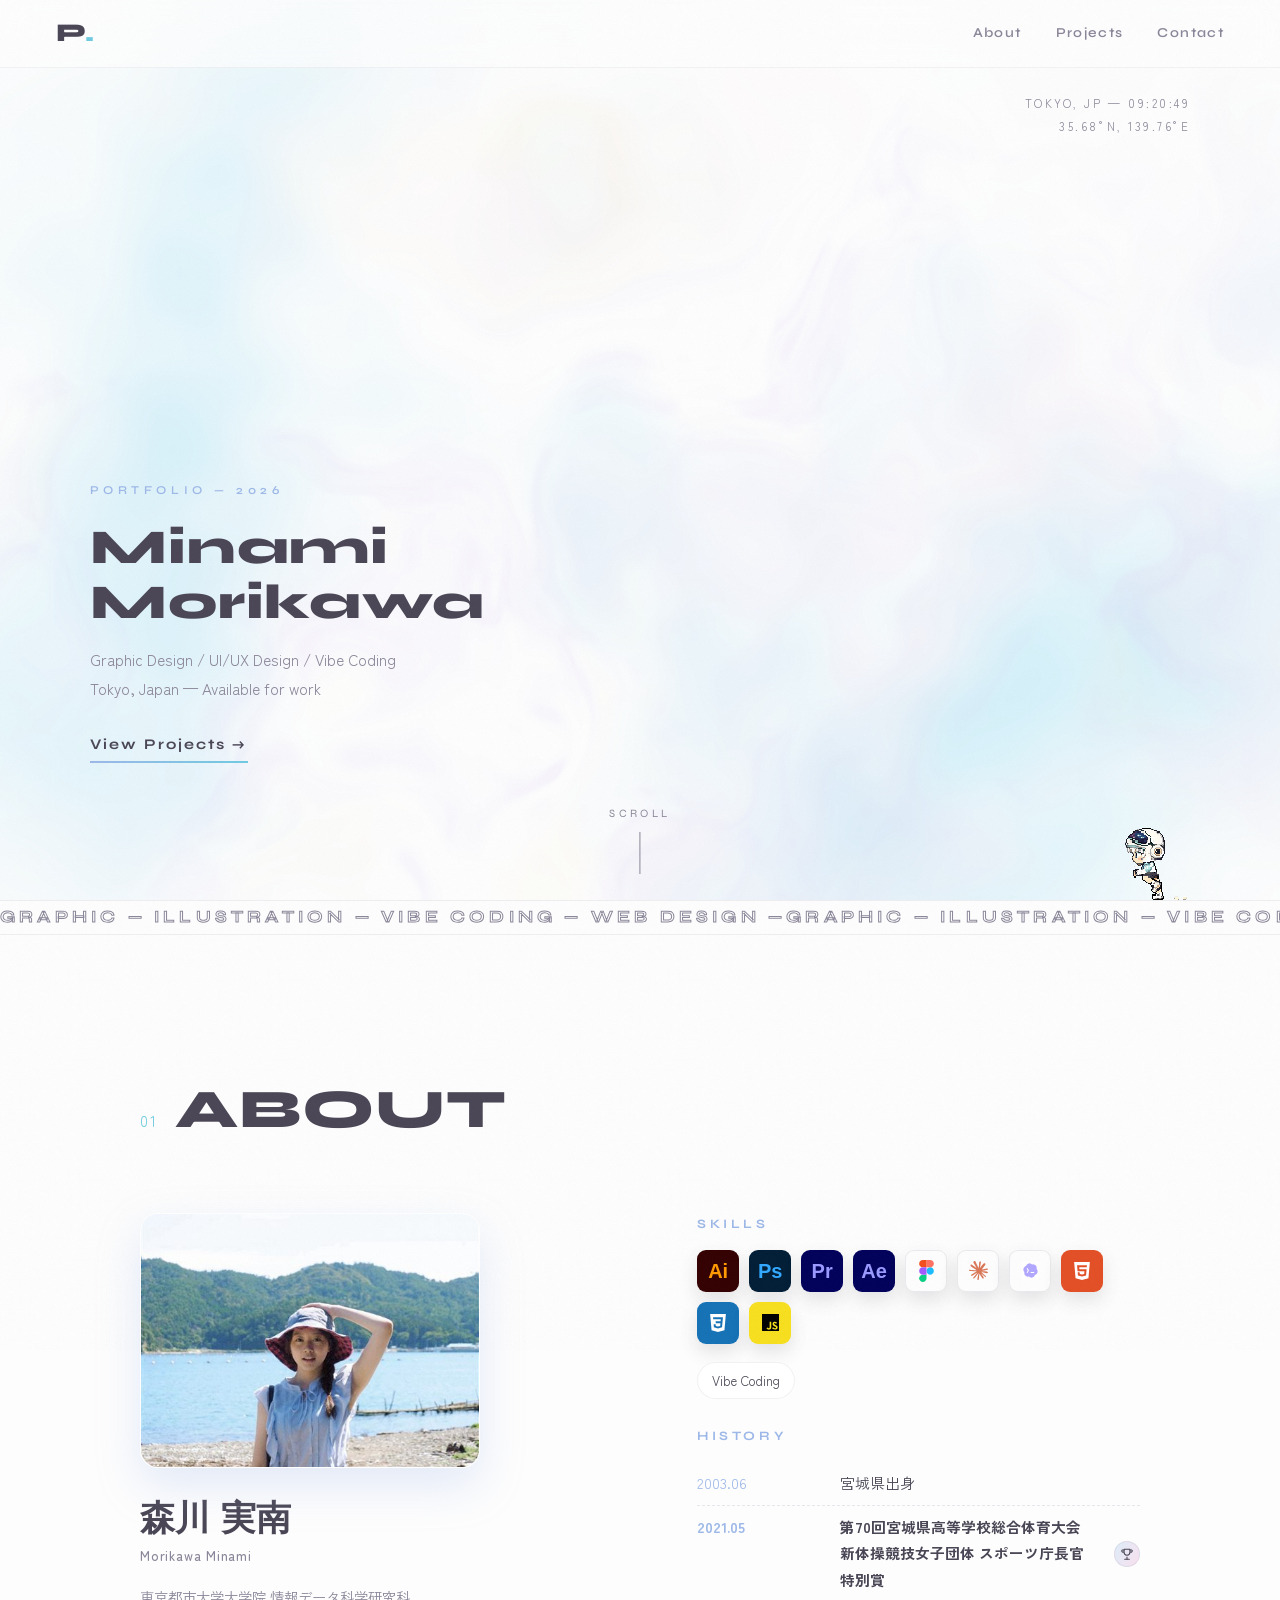
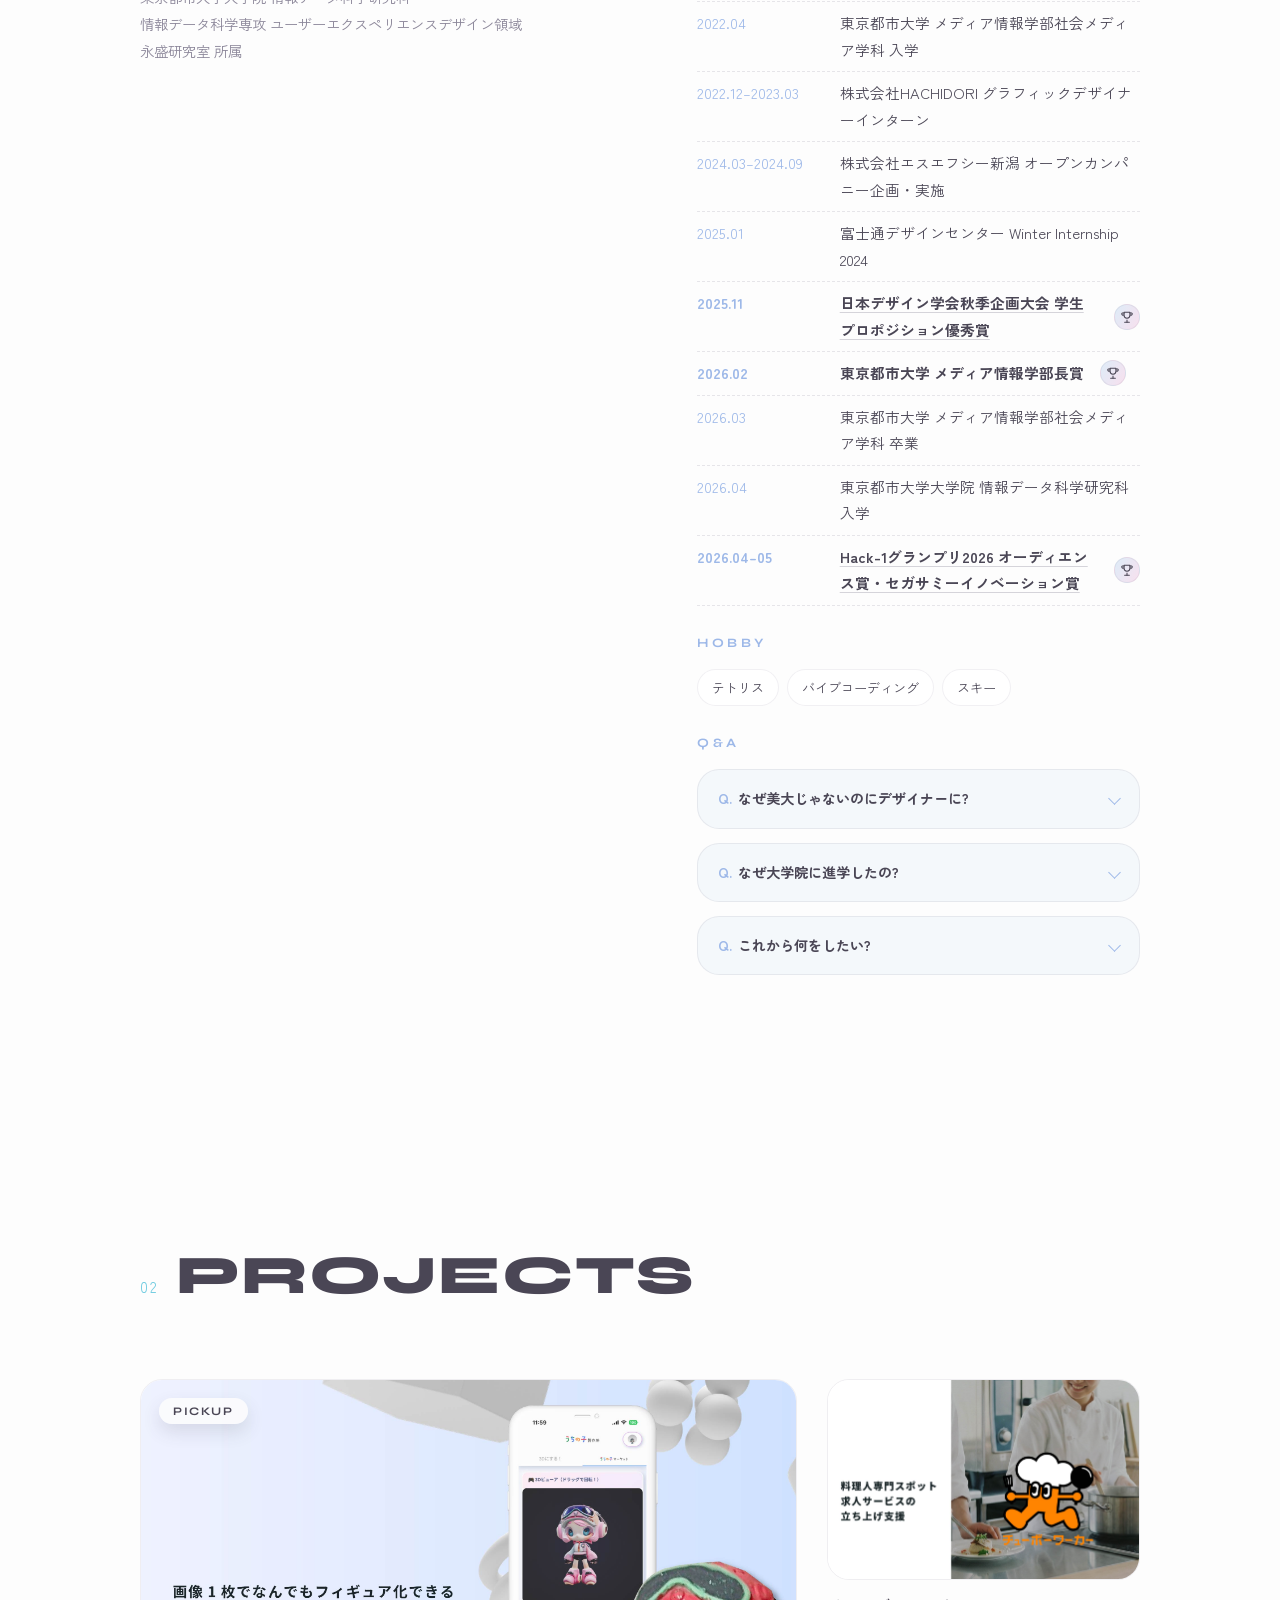
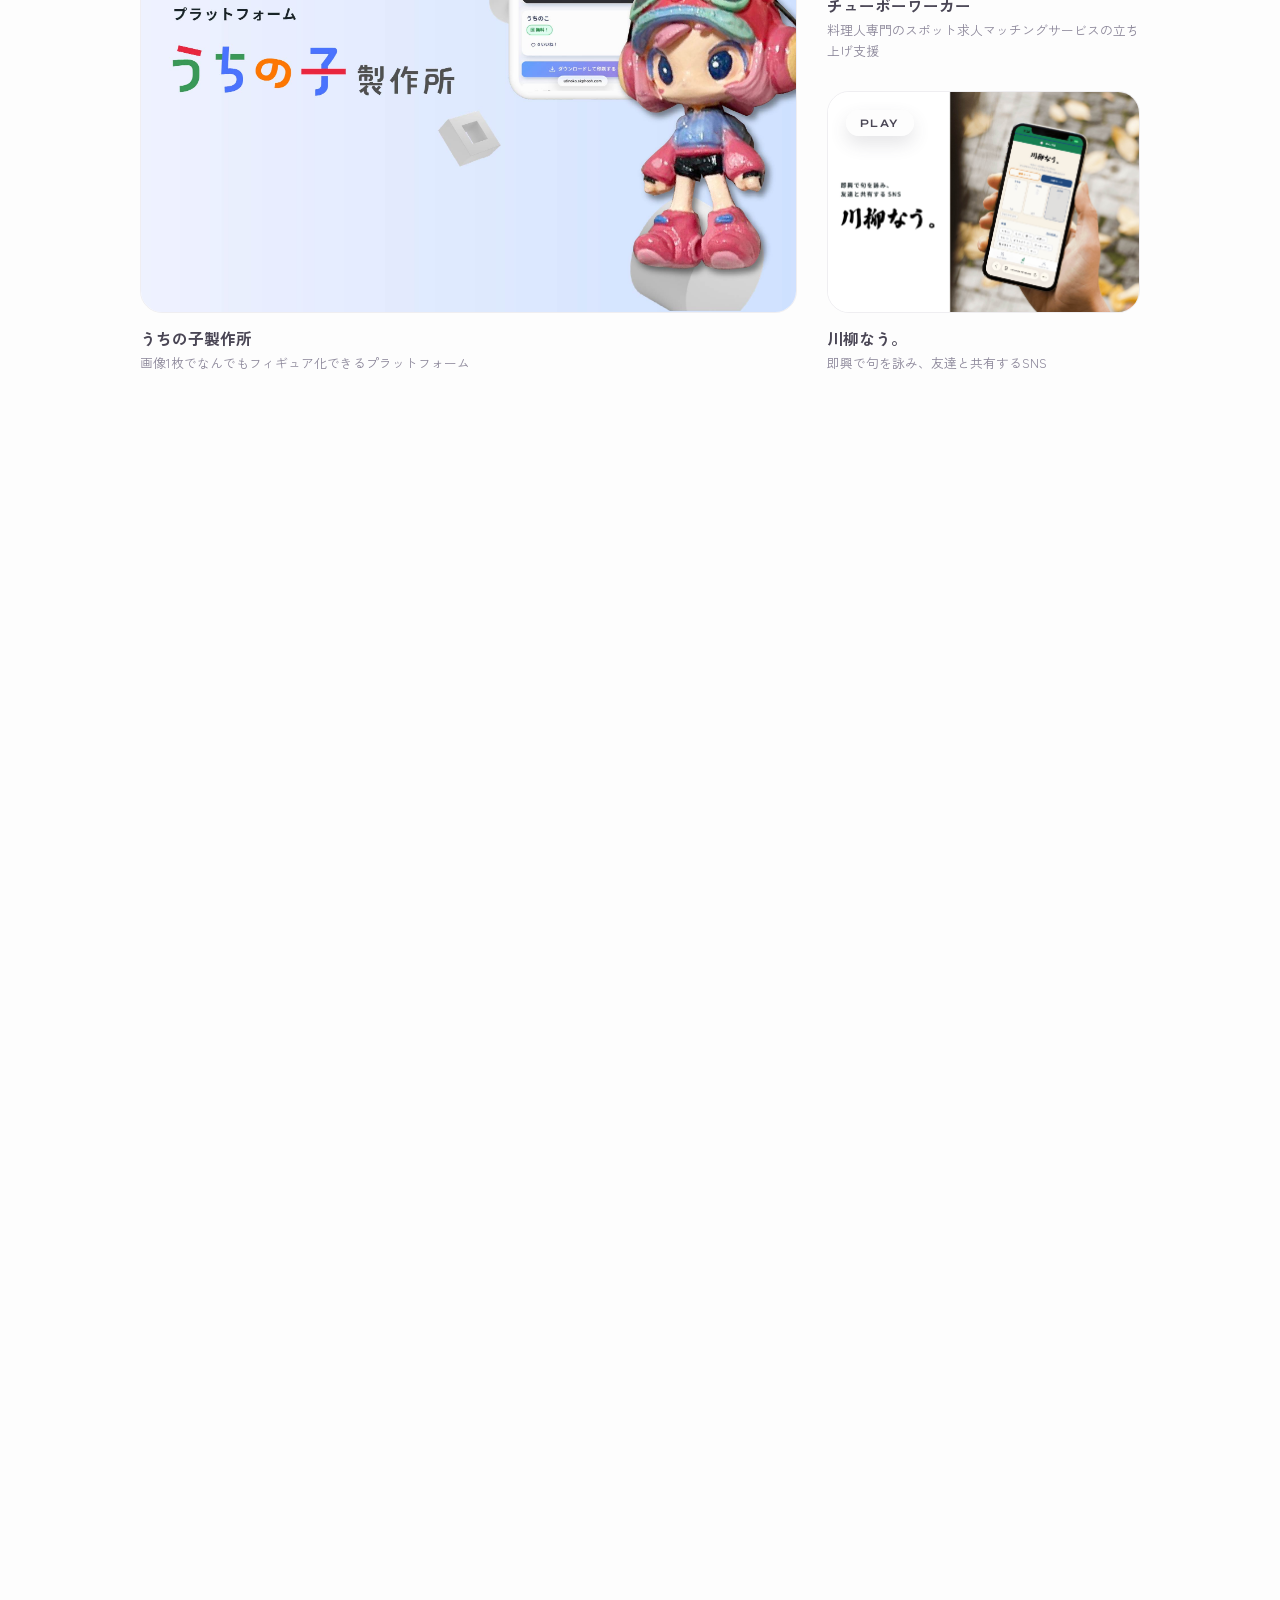
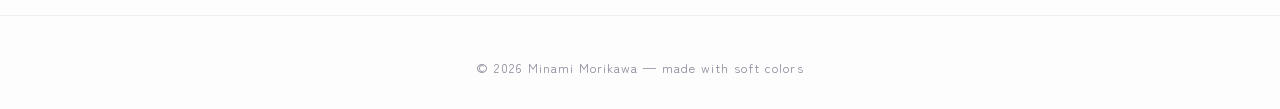
==== index.html @ 587b1215 "Make the Skills "Vibe Coding" tag tappable like the Hobby tag It was plain static text with no butto" ====
<!DOCTYPE html>
<html lang="ja">
<head>
<meta charset="UTF-8" />
<meta name="viewport" content="width=device-width, initial-scale=1.0" />
<title>PORTFOLIO — Minami Morikawa</title>
<meta name="description" content="Minami Morikawaのポートフォリオサイト" />
<link rel="preconnect" href="https://fonts.googleapis.com" />
<link rel="preconnect" href="https://fonts.gstatic.com" crossorigin />
<link href="https://fonts.googleapis.com/css2?family=Syne:wght@400..800&family=Zen+Kaku+Gothic+New:wght@400;500;700&family=Zen+Maru+Gothic:wght@500;700&display=swap" rel="stylesheet" />
<link rel="stylesheet" href="css/style.css" />
</head>
<body>

<!-- scroll progress bar -->
<div class="progress-bar" id="progressBar"></div>

<!-- grain overlay -->
<div class="grain" aria-hidden="true"></div>

<!-- floating pastel blobs (parallax) -->
<div class="blobs" aria-hidden="true">
  <div class="blob blob-a" data-speed="0.15"></div>
  <div class="blob blob-b" data-speed="0.28"></div>
  <div class="blob blob-c" data-speed="0.10"></div>
  <div class="blob blob-d" data-speed="0.22"></div>
</div>

<header class="site-header">
  <a class="logo" href="#top">P<span class="logo-dot">.</span></a>
  <nav class="nav">
    <a href="#about">About</a>
    <a href="#works">Projects</a>
    <a href="#contact">Contact</a>
  </nav>
</header>

<main id="top">

  <!-- ============ HERO ============ -->
  <section class="hero">
    <canvas id="heroGL" class="hero-gl" aria-hidden="true"></canvas>

    <div class="hero-copy">
      <p class="hero-kicker">
        <span class="line" style="--d: 0s"><span class="line-inner">Portfolio — 2026</span></span>
      </p>
      <h1 class="hero-name">
        <span class="line" style="--d: 0.1s"><span class="line-inner">Minami</span></span>
        <span class="line" style="--d: 0.2s"><span class="line-inner">Morikawa</span></span>
      </h1>
      <p class="hero-roles">
        <span class="line" style="--d: 0.32s"><span class="line-inner">Graphic Design / UI/UX Design / Vibe Coding</span></span>
        <span class="line" style="--d: 0.4s"><span class="line-inner">Tokyo, Japan — Available for work</span></span>
      </p>
      <a class="hero-cta" href="#works">
        <span class="line" style="--d: 0.5s"><span class="line-inner">View Projects →</span></span>
      </a>
    </div>

    <div class="hero-meta">
      <span>TOKYO, JP — <span id="heroClock">--:--:--</span></span>
      <span>35.68°N, 139.76°E</span>
    </div>

    <div class="scroll-hint" aria-hidden="true">
      <span>scroll</span>
      <i></i>
    </div>
  </section>

  <!-- marquee strip -->
  <div class="marquee-wrap">
    <img class="marquee-runner" src="assets/shiro1.gif" alt="" aria-hidden="true" />
    <div class="marquee" aria-hidden="true">
      <div class="marquee-track">
        <span>GRAPHIC — ILLUSTRATION — VIBE CODING — WEB DESIGN — </span>
        <span>GRAPHIC — ILLUSTRATION — VIBE CODING — WEB DESIGN — </span>
      </div>
    </div>
  </div>

  <!-- ============ ABOUT ============ -->
  <section class="section" id="about">
    <div class="section-head reveal">
      <span class="section-num">01</span>
      <h2 class="section-title" data-split>ABOUT</h2>
    </div>

    <div class="about-grid">
      <div class="about-text reveal">
        <div class="about-photo" id="aboutPhoto">
          <img class="about-photo-img is-active" src="assets/profile.jpg" alt="森川実南のポートレート写真" loading="lazy" />
          <img class="about-photo-img" src="assets/profile2.jpg" alt="森川実南のポートレート写真(袴姿)" loading="lazy" />
          <img class="about-photo-img" src="assets/profile3.jpg" alt="森川実南のポートレート写真(学会でポスター発表をしている様子)" loading="lazy" />
        </div>
        <h3 class="about-name">
          森川 実南
          <span class="about-name-en">Morikawa Minami</span>
        </h3>
        <p class="about-affiliation">
          東京都市大学大学院 情報データ科学研究科<br />
          情報データ科学専攻 ユーザーエクスペリエンスデザイン領域<br />
          永盛研究室 所属
        </p>
        <video class="about-policy-img" id="policyVideo" src="assets/policy-handwritten.mp4" autoplay muted loop playsinline aria-label="動き出したくなる体験を。デザインする。(手描きアニメーション)"></video>
      </div>

      <div class="about-skills reveal delay-2">
        <h3 class="mini-title">Skills</h3>
        <div class="tool-icons">
          <span class="tool-icon tool-ai" title="Illustrator">Ai</span>
          <span class="tool-icon tool-ps" title="Photoshop">Ps</span>
          <span class="tool-icon tool-pr" title="Premiere Pro">Pr</span>
          <span class="tool-icon tool-ae" title="After Effects">Ae</span>
          <span class="tool-icon tool-figma" title="Figma">
            <svg viewBox="0 0 38 57" width="15" height="22" aria-hidden="true">
              <path fill="#1abcfe" d="M19 28.5C19 23.253 23.253 19 28.5 19C33.747 19 38 23.253 38 28.5C38 33.747 33.747 38 28.5 38C23.253 38 19 33.747 19 28.5Z"/>
              <path fill="#0acf83" d="M0 47.5C0 42.253 4.253 38 9.5 38H19V47.5C19 52.747 14.747 57 9.5 57C4.253 57 0 52.747 0 47.5Z"/>
              <path fill="#ff7262" d="M19 0V19H28.5C33.747 19 38 14.747 38 9.5C38 4.253 33.747 0 28.5 0H19Z"/>
              <path fill="#f24e1e" d="M0 9.5C0 14.747 4.253 19 9.5 19H19V0H9.5C4.253 0 0 4.253 0 9.5Z"/>
              <path fill="#a259ff" d="M0 28.5C0 33.747 4.253 38 9.5 38H19V19H9.5C4.253 19 0 23.253 0 28.5Z"/>
            </svg>
          </span>
          <span class="tool-icon tool-claude" title="Claude">
            <svg viewBox="0 0 24 24" width="19" height="19" aria-hidden="true"><path fill="#d97757" d="m4.7144 15.9555 4.7174-2.6471.079-.2307-.079-.1275h-.2307l-.7893-.0486-2.6956-.0729-2.3375-.0971-2.2646-.1214-.5707-.1215-.5343-.7042.0546-.3522.4797-.3218.686.0608 1.5179.1032 2.2767.1578 1.6514.0972 2.4468.255h.3886l.0546-.1579-.1336-.0971-.1032-.0972L6.973 9.8356l-2.55-1.6879-1.3356-.9714-.7225-.4918-.3643-.4614-.1578-1.0078.6557-.7225.8803.0607.2246.0607.8925.686 1.9064 1.4754 2.4893 1.8336.3643.3035.1457-.1032.0182-.0728-.164-.2733-1.3539-2.4467-1.445-2.4893-.6435-1.032-.17-.6194c-.0607-.255-.1032-.4674-.1032-.7285L6.287.1335 6.6997 0l.9957.1336.419.3642.6192 1.4147 1.0018 2.2282 1.5543 3.0296.4553.8985.2429.8318.091.255h.1579v-.1457l.1275-1.706.2368-2.0947.2307-2.6957.0789-.7589.3764-.9107.7468-.4918.5828.2793.4797.686-.0668.4433-.2853 1.8517-.5586 2.9021-.3643 1.9429h.2125l.2429-.2429.9835-1.3053 1.6514-2.0643.7286-.8196.85-.9046.5464-.4311h1.0321l.759 1.1293-.34 1.1657-1.0625 1.3478-.8804 1.1414-1.2628 1.7-.7893 1.36.0729.1093.1882-.0183 2.8535-.607 1.5421-.2794 1.8396-.3157.8318.3886.091.3946-.3278.8075-1.967.4857-2.3072.4614-3.4364.8136-.0425.0304.0486.0607 1.5482.1457.6618.0364h1.621l3.0175.2247.7892.522.4736.6376-.079.4857-1.2142.6193-1.6393-.3886-3.825-.9107-1.3113-.3279h-.1822v.1093l1.0929 1.0686 2.0035 1.8092 2.5075 2.3314.1275.5768-.3218.4554-.34-.0486-2.2039-1.6575-.85-.7468-1.9246-1.621h-.1275v.17l.4432.6496 2.3436 3.5214.1214 1.0807-.17.3521-.6071.2125-.6679-.1214-1.3721-1.9246L14.38 17.959l-1.1414-1.9428-.1397.079-.674 7.2552-.3156.3703-.7286.2793-.6071-.4614-.3218-.7468.3218-1.4753.3886-1.9246.3157-1.53.2853-1.9004.17-.6314-.0121-.0425-.1397.0182-1.4328 1.9672-2.1796 2.9446-1.7243 1.8456-.4128.164-.7164-.3704.0667-.6618.4008-.5889 2.386-3.0357 1.4389-1.882.929-1.0868-.0062-.1579h-.0546l-6.3385 4.1164-1.1293.1457-.4857-.4554.0608-.7467.2307-.2429 1.9064-1.3114Z"/></svg>
          </span>
          <span class="tool-icon tool-codex" title="Codex">
            <svg width="19" height="19" viewBox="0 0 24 24" aria-hidden="true"><path d="M19.503 0H4.496A4.496 4.496 0 000 4.496v15.007A4.496 4.496 0 004.496 24h15.007A4.496 4.496 0 0024 19.503V4.496A4.496 4.496 0 0019.503 0z" fill="#fff"/><path d="M9.064 3.344a4.578 4.578 0 012.285-.312c1 .115 1.891.54 2.673 1.275.01.01.024.017.037.021a.09.09 0 00.043 0 4.55 4.55 0 013.046.275l.047.022.116.057a4.581 4.581 0 012.188 2.399c.209.51.313 1.041.315 1.595a4.24 4.24 0 01-.134 1.223.123.123 0 00.03.115c.594.607.988 1.33 1.183 2.17.289 1.425-.007 2.71-.887 3.854l-.136.166a4.548 4.548 0 01-2.201 1.388.123.123 0 00-.081.076c-.191.551-.383 1.023-.74 1.494-.9 1.187-2.222 1.846-3.711 1.838-1.187-.006-2.239-.44-3.157-1.302a.107.107 0 00-.105-.024c-.388.125-.78.143-1.204.138a4.441 4.441 0 01-1.945-.466 4.544 4.544 0 01-1.61-1.335c-.152-.202-.303-.392-.414-.617a5.81 5.81 0 01-.37-.961 4.582 4.582 0 01-.014-2.298.124.124 0 00.006-.056.085.085 0 00-.027-.048 4.467 4.467 0 01-1.034-1.651 3.896 3.896 0 01-.251-1.192 5.189 5.189 0 01.141-1.6c.337-1.112.982-1.985 1.933-2.618.212-.141.413-.251.601-.33.215-.089.43-.164.646-.227a.098.098 0 00.065-.066 4.51 4.51 0 01.829-1.615 4.535 4.535 0 011.837-1.388zm3.482 10.565a.637.637 0 000 1.272h3.636a.637.637 0 100-1.272h-3.636zM8.462 9.23a.637.637 0 00-1.106.631l1.272 2.224-1.266 2.136a.636.636 0 101.095.649l1.454-2.455a.636.636 0 00.005-.64L8.462 9.23z" fill="url(#codexGrad)"/><defs><linearGradient id="codexGrad" x1="12" x2="12" y1="3" y2="21"><stop stop-color="#B1A7FF"/><stop offset=".5" stop-color="#7A9DFF"/><stop offset="1" stop-color="#3941FF"/></linearGradient></defs></svg>
          </span>
          <span class="tool-icon tool-html" title="HTML5">
            <svg viewBox="0 0 24 24" width="18" height="18" fill="#fff" aria-hidden="true"><path d="M1.5 0h21l-1.91 21.563L11.977 24l-8.564-2.438L1.5 0zm7.031 9.75l-.232-2.718 10.059.003.23-2.622L5.412 4.41l.698 8.01h9.126l-.326 3.426-2.91.804-2.955-.81-.188-2.11H6.248l.33 4.171L12 19.351l5.379-1.443.744-8.157H8.531z"/></svg>
          </span>
          <span class="tool-icon tool-css" title="CSS3">
            <svg viewBox="0 0 24 24" width="18" height="18" fill="#fff" aria-hidden="true"><path d="M1.5 0h21l-1.91 21.563L11.977 24l-8.565-2.438L1.5 0zm17.09 4.413L5.41 4.41l.213 2.622 10.125.002-.255 2.716h-6.64l.24 2.573h6.182l-.366 3.523-2.91.804-2.956-.81-.188-2.11h-2.61l.29 3.855L12 19.288l5.373-1.53L18.59 4.414z"/></svg>
          </span>
          <span class="tool-icon tool-js" title="JavaScript">
            <svg viewBox="0 0 24 24" width="17" height="17" fill="#000" aria-hidden="true"><path d="M0 0h24v24H0V0zm22.034 18.276c-.175-1.095-.888-2.015-3.003-2.873-.736-.345-1.554-.585-1.797-1.14-.091-.33-.105-.51-.046-.705.15-.646.915-.84 1.515-.66.39.12.75.42.976.9 1.034-.676 1.034-.676 1.755-1.125-.27-.42-.404-.601-.586-.78-.63-.705-1.469-1.065-2.834-1.034l-.705.089c-.676.165-1.32.525-1.71 1.005-1.14 1.291-.811 3.541.569 4.471 1.365 1.02 3.361 1.244 3.616 2.205.24 1.17-.87 1.545-1.966 1.41-.811-.18-1.26-.586-1.755-1.336l-1.83 1.051c.21.48.45.689.81 1.109 1.74 1.756 6.09 1.666 6.871-1.004.029-.09.24-.705.074-1.65l.046.067zm-8.983-7.245h-2.248c0 1.938-.009 3.864-.009 5.805 0 1.232.063 2.363-.138 2.711-.33.689-1.18.601-1.566.48-.396-.196-.597-.466-.83-.855-.063-.105-.11-.196-.127-.196l-1.825 1.125c.305.63.75 1.172 1.324 1.517.855.51 2.004.675 3.207.405.783-.226 1.458-.691 1.811-1.411.51-.93.402-2.07.397-3.346.012-2.054 0-4.109 0-6.179l.004-.056z"/></svg>
          </span>
        </div>
        <ul class="skill-tags hobby-tags">
          <li><button type="button" class="hobby-tag-btn" data-note="設計から実装まで、AIと一緒に手を動かしながらつくるスタイルです。" data-note-tools="claude,codex">Vibe Coding</button></li>
        </ul>

        <h3 class="mini-title">History</h3>
        <ul class="history">
          <li><span>2003.06</span>宮城県出身</li>
          <li class="history-award"><span>2021.05</span>第70回宮城県高等学校総合体育大会 新体操競技女子団体 スポーツ庁長官特別賞<em class="award-badge" title="受賞" aria-label="受賞"><svg viewBox="0 0 24 24" width="14" height="14" fill="none" stroke="currentColor" stroke-width="1.8" stroke-linecap="round" stroke-linejoin="round" aria-hidden="true"><path d="M8 21h8"/><path d="M12 17v4"/><path d="M7 4h10v5a5 5 0 0 1-10 0V4Z"/><path d="M7 5H4a2 2 0 0 0 2 3.5"/><path d="M17 5h3a2 2 0 0 1-2 3.5"/></svg></em></li>
          <li><span>2022.04</span>東京都市大学 メディア情報学部社会メディア学科 入学</li>
          <li><span>2022.12–2023.03</span>株式会社HACHIDORI グラフィックデザイナーインターン</li>
          <li><span>2024.03–2024.09</span>株式会社エスエフシー新潟 オープンカンパニー企画・実施</li>
          <li><span>2025.01</span>富士通デザインセンター Winter Internship 2024</li>
          <li class="history-award"><span>2025.11</span><a class="history-link" href="https://informatics.tcu.ac.jp/news/award/?&amp;p=982" target="_blank" rel="noopener">日本デザイン学会秋季企画大会 学生プロポジション優秀賞</a><em class="award-badge" title="受賞" aria-label="受賞"><svg viewBox="0 0 24 24" width="14" height="14" fill="none" stroke="currentColor" stroke-width="1.8" stroke-linecap="round" stroke-linejoin="round" aria-hidden="true"><path d="M8 21h8"/><path d="M12 17v4"/><path d="M7 4h10v5a5 5 0 0 1-10 0V4Z"/><path d="M7 5H4a2 2 0 0 0 2 3.5"/><path d="M17 5h3a2 2 0 0 1-2 3.5"/></svg></em></li>
          <li class="history-award"><span>2026.02</span>東京都市大学 メディア情報学部長賞<em class="award-badge" title="受賞" aria-label="受賞"><svg viewBox="0 0 24 24" width="14" height="14" fill="none" stroke="currentColor" stroke-width="1.8" stroke-linecap="round" stroke-linejoin="round" aria-hidden="true"><path d="M8 21h8"/><path d="M12 17v4"/><path d="M7 4h10v5a5 5 0 0 1-10 0V4Z"/><path d="M7 5H4a2 2 0 0 0 2 3.5"/><path d="M17 5h3a2 2 0 0 1-2 3.5"/></svg></em></li>
          <li><span>2026.03</span>東京都市大学 メディア情報学部社会メディア学科 卒業</li>
          <li><span>2026.04</span>東京都市大学大学院 情報データ科学研究科 入学</li>
          <li class="history-award"><span>2026.04–05</span><a class="history-link" href="https://www.tcu.ac.jp/news/all/20260527-71348/" target="_blank" rel="noopener">Hack-1グランプリ2026 オーディエンス賞・セガサミーイノベーション賞</a><em class="award-badge" title="受賞" aria-label="受賞"><svg viewBox="0 0 24 24" width="14" height="14" fill="none" stroke="currentColor" stroke-width="1.8" stroke-linecap="round" stroke-linejoin="round" aria-hidden="true"><path d="M8 21h8"/><path d="M12 17v4"/><path d="M7 4h10v5a5 5 0 0 1-10 0V4Z"/><path d="M7 5H4a2 2 0 0 0 2 3.5"/><path d="M17 5h3a2 2 0 0 1-2 3.5"/></svg></em></li>
        </ul>

        <h3 class="mini-title">Hobby</h3>
        <ul class="skill-tags hobby-tags">
          <li><button type="button" class="hobby-tag-btn" data-note="止められるまで無限にできます！">テトリス</button></li>
          <li><button type="button" class="hobby-tag-btn" data-note="アイデアをすぐに形にできるところが好きです。毎日やっています。" data-note-tools="claude,codex">バイブコーディング</button></li>
          <li><button type="button" class="hobby-tag-btn" data-note="3歳からやっています。基本的にどんな坂でも大丈夫です。">スキー</button></li>
        </ul>

        <h3 class="mini-title">Q&amp;A</h3>
        <div class="about-faq">
          <details class="about-faq-item">
            <summary class="about-faq-q">なぜ美大じゃないのにデザイナーに?</summary>
            <p class="about-faq-a">アートとデザインは別物だと考えています。アートは自己表現である一方、デザインには再現性があり、人のために意図的に機能させることができます。そのためにはリサーチでニーズを捉えたり、チームで協働したりする総合力が必要です。だからこそ美大で技術を「教わる」よりも、そもそもなぜデザインするのかを問い続けられる環境で学びたいと思い、今の大学に進学しました。デザインの技術は、独学と実務の中で磨いてきました。</p>
          </details>
          <details class="about-faq-item">
            <summary class="about-faq-q">なぜ大学院に進学したの?</summary>
            <p class="about-faq-a">学部の卒業研究では、NIRSで脳活動を測定し、UIの構造の違いがユーザーの認知的負荷に与える影響を明らかにしました。ただ、手法を示して結果を評価してもらうことはできても、サンプル数や検証の厳密さが不十分で、再現性を持って実用的な形にまで落とし込めなかったという課題が残りました。この課題を克服し、より厳密な検証を重ねて意義のある研究へと発展させるために、UXについてさらに高度な知識を身につけようと大学院へ進学しました。</p>
          </details>
          <details class="about-faq-item">
            <summary class="about-faq-q">これから何をしたい?</summary>
            <p class="about-faq-a">デザインとエンジニアリングの境目に立てるプロダクトマネージャーになりたいと考えています。課題を素早くプロトタイプにして検証するサイクルを学生時代から繰り返してきました。この経験を活かし、ユーザーの課題を的確に形にしながら、プロダクトと事業の成長を動かせる存在になっていきたいです。</p>
          </details>
        </div>
      </div>
    </div>
  </section>

  <!-- ============ PROJECTS (works) ============ -->
  <section class="section" id="works">
    <div class="section-head reveal">
      <span class="section-num">02</span>
      <h2 class="section-title" data-split>PROJECTS</h2>
    </div>

    <!-- ▼▼ 作品を追加するときはこの .work-card を複製して、
            画像を入れる場合は .work-thumb の中に <img> を置いてください(通常カードは4:3、Pickupは16:13)。
            カード下は <h3>タイトル</h3> と <p class="work-sub">サブタイトル</p> の2行。
            data-page="works/xxx.html" があるカードはタップで詳細ページへ飛びます(works/senryu.html がテンプレート)。
            data-page が無いカードは簡易モーダル表示。data-url がある場合のみ「サイトを見る」ボタンが出ます ▼▼ -->
    <div class="works-grid">
      <button type="button" class="work-card work-card-featured reveal"
        data-title="うちの子製作所" data-meta="Web App / 2026"
        data-desc="画像1枚でなんでもフィギュア化できるプラットフォーム。お気に入りのイラストや写真から3Dモデルを生成し、3Dプリントでフィギュアにして手元に迎えられます。"
        data-tags="バイブコーディング,UI/UXデザイン,3Dプリント"
        data-page="works/uchinoko.html">
        <div class="work-thumb">
          <span class="featured-badge">Pickup</span>
          <img src="assets/card_uchinoko.jpg" alt="うちの子製作所のメインビジュアル" loading="lazy" />
        </div>
        <h3>うちの子製作所</h3>
        <p class="work-sub">画像1枚でなんでもフィギュア化できるプラットフォーム</p>
      </button>
      <div class="works-pair">
        <button type="button" class="work-card reveal delay-1"
          data-title="チューボーワーカー" data-meta="Business Growth / 2025"
          data-desc="料理人専門のスポット求人マッチングサービスの立ち上げ支援。業務委託として、LP制作からフォーム構築、顧客管理の仕組み化までを担当しました。"
          data-url="https://chuboworker.com"
          data-page="works/chuboworker.html">
          <div class="work-thumb"><img src="assets/card_chuboworker.jpg" alt="チューボーワーカーのメインビジュアル" loading="lazy" /></div>
          <h3>チューボーワーカー</h3>
          <p class="work-sub">料理人専門のスポット求人マッチングサービスの立ち上げ支援</p>
        </button>
        <button type="button" class="work-card reveal delay-1"
          data-title="川柳なう。" data-meta="Web App / 2026"
          data-desc="即興で句を詠み、友達と共有するSNS。写真ではなく言葉で、今日の気分をひと句に込めて。"
          data-tags="バイブコーディング,UI/UXデザイン,SNS"
          data-url="https://senryunow.vercel.app"
          data-page="works/senryu.html">
          <div class="work-thumb">
            <span class="featured-badge">Play</span>
            <img src="assets/card_senryu.jpg" alt="川柳なう。のメインビジュアル" loading="lazy" />
          </div>
          <h3>川柳なう。</h3>
          <p class="work-sub">即興で句を詠み、友達と共有するSNS</p>
        </button>
      </div>
      <button type="button" class="work-card reveal delay-2"
        data-title="TCU smart" data-meta="UI/UX Design / 2025"
        data-desc="学食の利用をもっと快適にする混雑解消サービス。混雑状況の可視化と混雑予報、モバイルオーダーで、お昼の行列をなくします。"
        data-page="works/tcusmart.html">
        <div class="work-thumb"><img src="assets/card_tcusmart.jpg" alt="TCU smartのメインビジュアル" loading="lazy" /></div>
        <h3>TCU smart</h3>
        <p class="work-sub">学食の利用をもっと快適にする混雑解消サービス</p>
      </button>
      <button type="button" class="work-card reveal delay-2"
        data-title="テクルン" data-meta="Product Design / 2024.12"
        data-desc="親子で持続可能な散歩促進サービス。子どもと一緒に、楽しく歩きたくなる体験をデザインしました。"
        data-page="works/tekurun.html">
        <div class="work-thumb"><img src="assets/card_tekurun.jpg" alt="テクルンのメインビジュアル" loading="lazy" /></div>
        <h3>テクルン</h3>
        <p class="work-sub">親子で持続可能な散歩促進サービス</p>
      </button>
      <button type="button" class="work-card reveal"
        data-title="ゲームで企業文化を可視化" data-meta="Branding Design / 2024"
        data-desc="企業ブランディングをデザイン。ゲームを通して企業文化を可視化する体験を企画・実施しました。"
        data-page="works/wordwolf.html">
        <div class="work-thumb"><img src="assets/card_branding.jpg" alt="ゲームで企業文化を可視化のメインビジュアル" loading="lazy" /></div>
        <h3>ゲームで企業文化を可視化</h3>
        <p class="work-sub">企業ブランディングをデザイン</p>
      </button>
      <button type="button" class="work-card reveal delay-1"
        data-title="ゴールを目指せ!" data-meta="Game Programming / 2023"
        data-desc="AIを使わず、コードを1から書いた迷路ゲーム。キーボード操作で全3ステージのゴールを目指します。"
        data-tags="プログラミング,ゲーム制作,AI不使用"
        data-url="https://game-meiro.vercel.app"
        data-page="works/maze.html">
        <div class="work-thumb">
          <span class="featured-badge">Play</span>
          <img src="assets/card_maze.jpg" alt="ゴールを目指せ!のメインビジュアル" loading="lazy" />
        </div>
        <h3>ゴールを目指せ!</h3>
        <p class="work-sub">AIを使わず、コードを1から書いた迷路ゲーム</p>
      </button>
    </div>
  </section>

  <!-- ============ WORK DETAIL MODAL ============ -->
  <div class="work-modal" id="workModal" aria-hidden="true">
    <div class="work-modal-backdrop" data-close></div>
    <div class="work-modal-panel" role="dialog" aria-modal="true" aria-labelledby="workModalTitle">
      <button type="button" class="work-modal-close" data-close aria-label="閉じる">✕</button>
      <p class="work-modal-meta" id="workModalMeta"></p>
      <h3 class="work-modal-title" id="workModalTitle"></h3>
      <p class="work-modal-desc" id="workModalDesc"></p>
      <div class="work-modal-tags" id="workModalTags"></div>
      <a class="work-modal-link" id="workModalLink" href="#" target="_blank" rel="noopener noreferrer">
        サイトを見る <span class="project-arrow">→</span>
      </a>
    </div>
  </div>

  <!-- ============ CONTACT ============ -->
  <section class="section" id="contact">
    <div class="section-head reveal">
      <span class="section-num">03</span>
      <h2 class="section-title" data-split>CONTACT</h2>
    </div>

    <!-- ▼▼ アカウントの URL を書き換えてください ▼▼ -->
    <div class="sns-links reveal delay-1">
      <a class="sns-btn sns-mail" href="mailto:myanami0623@gmail.com">
        <svg viewBox="0 0 24 24" width="20" height="20" fill="none" stroke="currentColor" stroke-width="1.6" aria-hidden="true"><rect x="2.5" y="4.5" width="19" height="15" rx="2.5"/><path d="M3.5 6l8.5 7 8.5-7"/></svg>
        <span>Email</span>
        <em>myanami0623@gmail.com</em>
      </a>
      <a class="sns-btn sns-x" href="https://x.com/Mx76c" target="_blank" rel="noopener noreferrer">
        <svg viewBox="0 0 24 24" width="22" height="22" fill="currentColor" aria-hidden="true"><path d="M18.244 2.25h3.308l-7.227 8.26 8.502 11.24H16.17l-5.214-6.817L4.99 21.75H1.68l7.73-8.835L1.254 2.25H8.08l4.713 6.231zm-1.161 17.52h1.833L7.084 4.126H5.117z"/></svg>
        <span>X (Twitter)</span>
        <em>@Mx76c</em>
      </a>
      <a class="sns-btn sns-gh" href="https://github.com/mori-foy" target="_blank" rel="noopener noreferrer">
        <svg viewBox="0 0 24 24" width="22" height="22" fill="currentColor" aria-hidden="true"><path d="M12 .297c-6.63 0-12 5.373-12 12 0 5.303 3.438 9.8 8.205 11.385.6.113.82-.258.82-.577 0-.285-.01-1.04-.015-2.04-3.338.724-4.042-1.61-4.042-1.61C4.422 18.07 3.633 17.7 3.633 17.7c-1.087-.744.084-.729.084-.729 1.205.084 1.838 1.236 1.838 1.236 1.07 1.835 2.809 1.305 3.495.998.108-.776.417-1.305.76-1.605-2.665-.3-5.466-1.332-5.466-5.93 0-1.31.465-2.38 1.235-3.22-.135-.303-.54-1.523.105-3.176 0 0 1.005-.322 3.3 1.23.96-.267 1.98-.399 3-.405 1.02.006 2.04.138 3 .405 2.28-1.552 3.285-1.23 3.285-1.23.645 1.653.24 2.873.12 3.176.765.84 1.23 1.91 1.23 3.22 0 4.61-2.805 5.625-5.475 5.92.42.36.81 1.096.81 2.22 0 1.606-.015 2.896-.015 3.286 0 .315.21.69.825.57C20.565 22.092 24 17.592 24 12.297c0-6.627-5.373-12-12-12"/></svg>
        <span>GitHub</span>
        <em>@mori-foy</em>
      </a>
    </div>
  </section>

</main>

<footer class="site-footer">
  <p>&copy; 2026 Minami Morikawa — made with soft colors</p>
</footer>

<script src="js/main.js"></script>
</body>
</html>
---- css/style.css ----
/* ============================================================
   PORTFOLIO — pastel × white × pixel
   ============================================================ */

:root {
  --white: #fdfdfd;
  --ink: #4a4655;
  --ink-soft: #8b8699;

  --pastel-blue: #cfe4f5;
  --pastel-lavender: #ddd2f0;
  --pastel-pink: #f5d3e7;
  --pastel-lemon: #f7f0c4;
  --pastel-mint: #c8ecd9;

  --accent: #9db8e8;
  --accent-sky: #6fcbe0;

  --radius: 22px;
  --header-h: 68px;

  --font-display: "Syne", sans-serif;
  --font-body: "Zen Kaku Gothic New", sans-serif;
  --font-accent: "Zen Maru Gothic", sans-serif;
}

* { margin: 0; padding: 0; box-sizing: border-box; }

html { scroll-behavior: smooth; }

body {
  font-family: var(--font-body);
  color: var(--ink);
  background: var(--white);
  overflow-x: hidden;
  line-height: 1.8;
}

::selection { background: var(--pastel-pink); }

/* ------------------------------------------------------------
   grain + blobs (image-1 palette, kept faint on white)
   ------------------------------------------------------------ */
.grain {
  position: fixed;
  inset: -50%;
  width: 200%;
  height: 200%;
  pointer-events: none;
  z-index: 9998;
  opacity: 0.5;
  background-image: url("data:image/svg+xml,%3Csvg xmlns='http://www.w3.org/2000/svg' width='200' height='200'%3E%3Cfilter id='n'%3E%3CfeTurbulence type='fractalNoise' baseFrequency='0.9' numOctaves='2' stitchTiles='stitch'/%3E%3CfeColorMatrix type='saturate' values='0'/%3E%3CfeComponentTransfer%3E%3CfeFuncA type='linear' slope='0.06'/%3E%3C/feComponentTransfer%3E%3C/filter%3E%3Crect width='100%25' height='100%25' filter='url(%23n)'/%3E%3C/svg%3E");
  animation: grain-shift 1.2s steps(4) infinite;
}
@keyframes grain-shift {
  0%   { transform: translate(0, 0); }
  25%  { transform: translate(-2%, 1%); }
  50%  { transform: translate(1%, -2%); }
  75%  { transform: translate(-1%, 2%); }
  100% { transform: translate(0, 0); }
}

.blobs {
  position: fixed;
  inset: 0;
  z-index: -1;
  overflow: hidden;
}
.blob {
  position: absolute;
  border-radius: 50%;
  filter: blur(110px);
  opacity: 0.4;
  will-change: transform;
}
.blob-a { width: 560px; height: 560px; top: -140px; left: -120px; background: var(--pastel-blue); }
.blob-b { width: 480px; height: 480px; top: 22%; right: -160px; background: var(--pastel-lemon); }
.blob-c { width: 520px; height: 520px; top: 55%; left: -180px; background: var(--pastel-pink); }
.blob-d { width: 460px; height: 460px; bottom: -160px; right: -100px; background: var(--pastel-mint); }

/* ------------------------------------------------------------
   progress bar
   ------------------------------------------------------------ */
.progress-bar {
  position: fixed;
  top: 0; left: 0;
  height: 4px;
  width: 0%;
  z-index: 9999;
  background: linear-gradient(90deg, var(--pastel-blue), var(--pastel-lavender), var(--pastel-pink), var(--pastel-lemon), var(--pastel-mint));
  border-radius: 0 4px 4px 0;
}

/* ------------------------------------------------------------
   header
   ------------------------------------------------------------ */
.site-header {
  position: fixed;
  top: 0; left: 0; right: 0;
  height: var(--header-h);
  display: flex;
  align-items: center;
  justify-content: space-between;
  padding: 0 clamp(20px, 5vw, 56px);
  z-index: 100;
  background: rgba(253, 253, 253, 0.65);
  backdrop-filter: blur(14px);
  -webkit-backdrop-filter: blur(14px);
  border-bottom: 1px solid rgba(139, 134, 153, 0.1);
}
.logo {
  font-family: var(--font-display);
  font-weight: 800;
  font-size: 1.6rem;
  color: var(--ink);
  text-decoration: none;
  letter-spacing: 0.02em;
}
.logo-dot { color: var(--accent-sky); }
.nav { display: flex; gap: clamp(14px, 3vw, 34px); }
.nav a {
  font-family: var(--font-display);
  font-weight: 600;
  font-size: 0.85rem;
  letter-spacing: 0.1em;
  color: var(--ink-soft);
  text-decoration: none;
  position: relative;
  padding: 4px 0;
  transition: color 0.25s;
}
.nav a::after {
  content: "";
  position: absolute;
  left: 0; bottom: 0;
  width: 100%;
  height: 2px;
  border-radius: 2px;
  background: linear-gradient(90deg, var(--accent), var(--accent-sky));
  transform: scaleX(0);
  transform-origin: right;
  transition: transform 0.3s ease;
}
.nav a:hover { color: var(--ink); }
.nav a:hover::after { transform: scaleX(1); transform-origin: left; }

/* ------------------------------------------------------------
   hero
   ------------------------------------------------------------ */
.hero {
  min-height: 100svh;
  display: flex;
  align-items: flex-end;
  padding: calc(var(--header-h) + 40px) clamp(20px, 7vw, 90px) 15vh;
  position: relative;
  overflow: hidden;
}
.hero-copy {
  position: relative;
  z-index: 2;
  max-width: 580px;
  text-align: left;
}
.hero-kicker {
  font-family: var(--font-display);
  font-size: 0.75rem;
  font-weight: 600;
  letter-spacing: 0.38em;
  text-transform: uppercase;
  color: var(--accent);
  margin-bottom: 18px;
}
.hero-name {
  font-family: var(--font-display);
  font-weight: 800;
  font-size: clamp(1.9rem, 3.8vw, 3.3rem);
  line-height: 1.12;
  letter-spacing: 0.02em;
  color: var(--ink);
  margin-bottom: 16px;
}
.hero-roles {
  color: var(--ink-soft);
  font-size: 0.95rem;
  line-height: 1.9;
  margin-bottom: 28px;
}
.hero-cta {
  display: inline-block;
  font-family: var(--font-display);
  font-weight: 700;
  font-size: 0.92rem;
  letter-spacing: 0.14em;
  color: var(--ink);
  text-decoration: none;
  padding-bottom: 6px;
  background: linear-gradient(90deg, var(--accent), var(--accent-sky)) no-repeat 0 100% / 100% 2px;
  transition: background-size 0.35s ease;
}
.hero-cta:hover { background-size: 30% 2px; }

/* masked line reveal (triggered by body.hero-in) */
.line { display: block; overflow: hidden; }
.line-inner {
  display: inline-block;
  transform: translateY(115%);
  transition: transform 0.9s cubic-bezier(0.19, 1, 0.22, 1);
  transition-delay: var(--d, 0s);
}
body.hero-in .line-inner { transform: translateY(0); }

/* split letters (section titles) */
[data-split] .ch {
  display: inline-block;
  opacity: 0;
  transform: translateY(0.6em) rotate(6deg);
  transition: opacity 0.5s ease, transform 0.6s cubic-bezier(0.2, 0.9, 0.3, 1.2);
  transition-delay: calc(var(--i) * 45ms);
}
[data-split].split-in .ch {
  opacity: 1;
  transform: translateY(0) rotate(0deg);
}

/* WebGL liquid pastel field */
.hero-gl {
  position: absolute;
  inset: 0;
  width: 100%;
  height: 100%;
  z-index: 0;
}

/* top-right meta: location + live clock */
.hero-meta {
  position: absolute;
  top: calc(var(--header-h) + 26px);
  right: clamp(20px, 7vw, 90px);
  z-index: 2;
  display: flex;
  flex-direction: column;
  gap: 3px;
  font-family: var(--font-accent);
  font-size: 0.72rem;
  letter-spacing: 0.22em;
  color: var(--ink-soft);
  text-align: right;
  line-height: 1.7;
}

.scroll-hint {
  position: absolute;
  bottom: 26px;
  left: 50%;
  transform: translateX(-50%);
  display: flex;
  flex-direction: column;
  align-items: center;
  gap: 8px;
  color: var(--ink-soft);
  font-family: var(--font-display);
  font-size: 0.7rem;
  letter-spacing: 0.3em;
  text-transform: uppercase;
}
.scroll-hint i {
  width: 1px;
  height: 42px;
  background: var(--ink-soft);
  position: relative;
  overflow: hidden;
}
.scroll-hint i::after {
  content: "";
  position: absolute;
  top: -100%;
  left: 0;
  width: 100%;
  height: 100%;
  background: var(--accent-sky);
  animation: hint-drop 1.8s ease-in-out infinite;
}
@keyframes hint-drop {
  0% { top: -100%; }
  60%, 100% { top: 100%; }
}

/* ------------------------------------------------------------
   marquee
   ------------------------------------------------------------ */
.marquee-wrap {
  position: relative;
}
.marquee {
  overflow: hidden;
  border-top: 1px solid rgba(139, 134, 153, 0.14);
  border-bottom: 1px solid rgba(139, 134, 153, 0.14);
  padding: 8px 0;
  background: rgba(253, 253, 253, 0.6);
}
.marquee-runner {
  position: absolute;
  bottom: 100%;
  right: clamp(20px, 8vw, 90px);
  width: clamp(48px, 6vw, 72px);
  height: auto;
  image-rendering: pixelated;
  pointer-events: none;
  z-index: 2;
}
.marquee-track {
  display: flex;
  white-space: nowrap;
  animation: marquee 16s linear infinite;
  font-family: var(--font-display);
  font-weight: 700;
  font-size: 1.05rem;
  line-height: 1;
  letter-spacing: 0.25em;
  color: transparent;
  -webkit-text-stroke: 1px var(--ink-soft);
}
@keyframes marquee {
  from { transform: translateX(calc(-1 * var(--marquee-shift, 50%))); }
  to { transform: translateX(0); }
}

/* ------------------------------------------------------------
   sections (common)
   ------------------------------------------------------------ */
.section {
  max-width: 1080px;
  margin: 0 auto;
  padding: clamp(90px, 14vh, 150px) clamp(20px, 6vw, 40px);
}
.section-head {
  display: flex;
  align-items: baseline;
  gap: 18px;
  margin-bottom: clamp(36px, 6vh, 60px);
}
.section-num {
  font-family: var(--font-accent);
  font-size: 0.95rem;
  color: var(--accent-sky);
  letter-spacing: 0.1em;
}
.section-title {
  font-family: var(--font-display);
  font-weight: 800;
  font-size: clamp(2rem, 5.4vw, 3.4rem);
  letter-spacing: 0.02em;
  color: var(--ink);
}

/* reveal on scroll */
.reveal {
  opacity: 0;
  transform: translateY(34px);
  transition: opacity 0.7s ease, transform 0.8s cubic-bezier(0.2, 0.7, 0.3, 1);
}
.reveal.in {
  opacity: 1;
  /* translateY(0) だと stacking context が残り、子要素の mix-blend-mode が背景まで届かない */
  transform: none;
}
.delay-1 { transition-delay: 0.12s; }
.delay-2 { transition-delay: 0.24s; }

/* ------------------------------------------------------------
   about
   ------------------------------------------------------------ */
.about-grid {
  display: grid;
  grid-template-columns: 1.1fr 1fr;
  gap: clamp(30px, 6vw, 70px);
}
.about-photo {
  position: relative;
  width: clamp(240px, 32vw, 340px);
  aspect-ratio: 4 / 3;
  border-radius: 18px;
  overflow: hidden;
  margin: 0 0 28px;
  box-shadow: 0 18px 44px rgba(157, 184, 232, 0.28);
  border: 1px solid rgba(255, 255, 255, 0.6);
}
.about-photo-img {
  position: absolute;
  inset: 0;
  width: 100%;
  height: 100%;
  object-fit: cover;
  display: block;
  opacity: 0;
  transition: opacity 1.2s ease;
}
.about-photo-img.is-active {
  opacity: 1;
}
.about-text p { margin-bottom: 1.2em; }
.about-name {
  font-family: var(--font-display);
  font-weight: 800;
  font-size: clamp(1.7rem, 3.6vw, 2.2rem);
  color: var(--ink);
  line-height: 1.3;
  margin-bottom: 18px;
}
.about-name-en {
  display: block;
  font-family: var(--font-accent);
  font-weight: 500;
  font-size: 0.82rem;
  letter-spacing: 0.06em;
  color: var(--ink-soft);
  margin-top: 6px;
}
.about-affiliation {
  font-size: 0.9rem;
  line-height: 1.9;
  color: var(--ink-soft);
  margin-bottom: 1em;
}
.about-policy-img {
  display: block;
  width: min(560px, 100%);
  height: auto;
  margin-top: 56px;
  /* mp4 は透過できないため、白背景を下地に溶かして黒い線だけ見せる */
  mix-blend-mode: multiply;
}
.mini-title {
  font-family: var(--font-display);
  font-weight: 700;
  font-size: 0.8rem;
  letter-spacing: 0.28em;
  text-transform: uppercase;
  color: var(--accent);
  margin: 26px 0 14px;
}
.mini-title:first-child { margin-top: 0; }
.about-faq { display: flex; flex-direction: column; gap: 14px; }
.about-faq-item {
  background: rgba(207, 228, 245, 0.2);
  border: 1px solid rgba(139, 134, 153, 0.14);
  border-radius: var(--radius);
  padding: 16px 20px;
}
.about-faq-q {
  font-family: var(--font-accent);
  font-weight: 700;
  font-size: 0.88rem;
  color: var(--ink);
  cursor: pointer;
  list-style: none;
  display: flex;
  align-items: center;
  gap: 6px;
}
.about-faq-q::-webkit-details-marker { display: none; }
.about-faq-q::before { content: "Q."; color: var(--accent); flex-shrink: 0; }
.about-faq-q::after {
  content: "";
  width: 8px;
  height: 8px;
  margin-left: auto;
  border-right: 1.5px solid var(--accent);
  border-bottom: 1.5px solid var(--accent);
  transform: rotate(45deg);
  transition: transform 0.25s ease;
  flex-shrink: 0;
}
.about-faq-item[open] .about-faq-q::after { transform: rotate(-135deg); }
.about-faq-a {
  font-size: 0.82rem;
  line-height: 1.85;
  color: var(--ink-soft);
  margin: 10px 0 0;
}
.tool-icons {
  display: flex;
  flex-wrap: wrap;
  gap: 10px;
  margin-bottom: 18px;
}
.tool-icon {
  display: flex;
  align-items: center;
  justify-content: center;
  width: 42px;
  height: 42px;
  border-radius: 9px;
  font-family: "Helvetica Neue", Arial, sans-serif;
  font-weight: 700;
  font-size: 1.25rem;
  letter-spacing: 0;
  box-shadow: 0 8px 18px rgba(74, 70, 85, 0.14);
  transition: transform 0.2s ease;
}
.tool-icon:hover { transform: translateY(-3px); }
.tool-ai { background: #330000; color: #ff9a00; }
.tool-ps { background: #001e36; color: #31a8ff; }
.tool-pr { background: #00005b; color: #9999ff; }
.tool-ae { background: #00005b; color: #9999ff; }
.tool-figma { background: #fdfdfd; border: 1px solid rgba(139, 134, 153, 0.16); }
.tool-claude { background: #fdfdfd; border: 1px solid rgba(139, 134, 153, 0.16); }
.tool-gemini { background: #fdfdfd; border: 1px solid rgba(139, 134, 153, 0.16); }
.tool-miro { background: #ffdd33; }
.tool-codex { background: #fdfdfd; border: 1px solid rgba(139, 134, 153, 0.16); }
.tool-openai { background: #fdfdfd; border: 1px solid rgba(139, 134, 153, 0.16); }
.tool-nextjs { background: #000; }
.tool-firebase { background: #fdfdfd; border: 1px solid rgba(139, 134, 153, 0.16); }
.tool-vercel { background: #000; }
.tool-html { background: #e34f26; color: #fff; }
.tool-css { background: #1572b6; color: #fff; }
.tool-js { background: #f7df1e; }
.wp-tools .tool-html,
.wp-tools .tool-css { font-size: 0.65rem; }
/* project info 内はひとまわり小さく */
.wp-tools { margin-bottom: 0; padding: 2px 0; }
.wp-tools .tool-icon {
  width: 32px;
  height: 32px;
  border-radius: 8px;
  font-size: 0.9rem;
  box-shadow: 0 5px 12px rgba(74, 70, 85, 0.12);
}
.skill-tags {
  list-style: none;
  display: flex;
  flex-wrap: wrap;
  gap: 8px;
}
.skill-tags li {
  font-size: 0.82rem;
  padding: 6px 14px;
  border-radius: 999px;
  background: linear-gradient(120deg, rgba(207, 228, 245, 0.55), rgba(245, 211, 231, 0.55));
  border: 1px solid rgba(139, 134, 153, 0.12);
  transition: transform 0.2s ease;
}
.skill-tags li:hover { transform: translateY(-3px); }
.hobby-tags li {
  position: relative;
  padding: 0;
  background: none;
  border: none;
  overflow: visible;
}
.hobby-tag-btn {
  font: inherit;
  font-size: 0.82rem;
  color: inherit;
  cursor: pointer;
  padding: 6px 14px;
  border-radius: 999px;
  background: #fff;
  border: 1px solid rgba(139, 134, 153, 0.12);
  transition: transform 0.2s ease;
}
.hobby-tag-btn:hover { transform: translateY(-3px); }
.hobby-note {
  position: absolute;
  left: 50%;
  bottom: calc(100% + 10px);
  transform: translateX(calc(-50% + var(--note-shift, 0px))) translateY(6px);
  width: max-content;
  max-width: min(220px, calc(100vw - 32px));
  padding: 10px 14px;
  border-radius: 12px;
  background: #fff;
  box-shadow: 0 8px 24px rgba(139, 134, 153, 0.22);
  font-size: 0.78rem;
  line-height: 1.5;
  color: var(--ink, #333);
  opacity: 0;
  pointer-events: none;
  transition: opacity 0.2s ease, transform 0.2s ease;
  z-index: 5;
}
.hobby-note::after {
  content: "";
  position: absolute;
  top: 100%;
  left: calc(50% - var(--note-shift, 0px));
  transform: translateX(-50%);
  border: 6px solid transparent;
  border-top-color: #fff;
}
.hobby-note-icons {
  display: flex;
  justify-content: center;
  gap: 8px;
  margin-top: 8px;
}
.hobby-note-icons .tool-icon {
  width: 28px;
  height: 28px;
  border-radius: 7px;
  box-shadow: 0 4px 10px rgba(74, 70, 85, 0.14);
}
.hobby-tags li.is-open .hobby-note {
  opacity: 1;
  transform: translateX(calc(-50% + var(--note-shift, 0px))) translateY(0);
  pointer-events: auto;
}
@media (max-width: 640px) {
  .hobby-note { max-width: min(180px, calc(100vw - 32px)); }
}
.history { list-style: none; }
.history li {
  display: flex;
  gap: 16px;
  padding: 8px 0;
  border-bottom: 1px dashed rgba(139, 134, 153, 0.2);
  font-size: 0.92rem;
}
.history li span {
  font-family: var(--font-accent);
  color: var(--accent);
  flex-shrink: 0;
  width: 8.6em;
  white-space: nowrap;
}
.history li.history-award {
  font-weight: 700;
  color: var(--ink);
}
.history-link {
  color: inherit;
  text-decoration: underline;
  text-decoration-color: rgba(139, 134, 153, 0.35);
  text-underline-offset: 3px;
  transition: color 0.2s ease, text-decoration-color 0.2s ease;
}
.history-link:hover {
  color: var(--accent);
  text-decoration-color: var(--accent);
}
.award-badge {
  display: flex;
  align-items: center;
  justify-content: center;
  flex-shrink: 0;
  align-self: center;
  width: 26px;
  height: 26px;
  border-radius: 50%;
  background: linear-gradient(120deg, rgba(207, 228, 245, 0.7), rgba(245, 211, 231, 0.7));
  border: 1px solid rgba(139, 134, 153, 0.14);
  color: var(--ink);
}

/* ------------------------------------------------------------
   works
   ------------------------------------------------------------ */
.works-grid {
  --works-gap: clamp(18px, 3vw, 30px);
  display: grid;
  grid-template-columns: repeat(3, 1fr);
  grid-auto-rows: auto;
  gap: var(--works-gap);
}
/* デフォルト(タブレット/モバイル)はラッパーを透過させ、中の2枚を通常のグリッドアイテムとして扱う */
.works-pair { display: contents; }
@media (min-width: 861px) {
  /* PC(3列)表示: Pickupカードは2行分の高さを持つため、右側2枚を1つの縦積みグループにして
     その高さいっぱいにサムネイルを伸縮させ、Pickupとの縦のズレを無くす */
  .works-pair {
    display: flex;
    flex-direction: column;
    grid-row: span 2;
    gap: var(--works-gap);
  }
  .works-pair .work-card {
    display: flex;
    flex-direction: column;
    flex: 1 1 0;
    min-height: 0;
  }
  .works-pair .work-thumb {
    flex: 1 1 auto;
    min-height: 0;
    aspect-ratio: auto;
  }
  .works-pair .work-card h3,
  .works-pair .work-card p {
    flex-shrink: 0;
  }
}
.work-card-featured {
  grid-column: span 2;
  grid-row: span 2;
}
.work-card-featured .work-thumb {
  aspect-ratio: 16 / 13;
}
.work-card-featured .work-thumb img {
  /* PC: 画像を右に寄せて左側を多めに見せる */
  object-position: 15% center;
}
.work-card-featured h3 {
  font-size: 1.5rem;
}
.work-card-featured p {
  font-size: 0.9rem;
}
.featured-badge {
  position: absolute;
  top: 18px;
  left: 18px;
  font-family: var(--font-display);
  font-weight: 700;
  font-size: 0.72rem;
  letter-spacing: 0.14em;
  text-transform: uppercase;
  color: var(--ink);
  background: rgba(253, 253, 253, 0.85);
  padding: 6px 14px;
  border-radius: 999px;
  box-shadow: 0 8px 18px rgba(74, 70, 85, 0.14);
}
.work-card {
  display: block;
  width: 100%;
  background: none;
  border: none;
  padding: 0;
  font-family: inherit;
  color: inherit;
  text-align: left;
  cursor: pointer;
}
.work-card h3 {
  font-size: 0.98rem;
  font-weight: 700;
  margin-top: 14px;
}
.work-card p {
  font-size: 0.8rem;
  color: var(--ink-soft);
}
.work-sub {
  margin-top: 3px;
  line-height: 1.6;
}
.work-thumb {
  aspect-ratio: 4 / 3;
  border-radius: var(--radius);
  display: grid;
  place-items: center;
  overflow: hidden;
  position: relative;
  border: 1px solid rgba(139, 134, 153, 0.12);
  transition: transform 0.35s cubic-bezier(0.2, 0.7, 0.3, 1.2), box-shadow 0.35s ease;
}
.work-thumb img {
  width: 100%;
  height: 100%;
  object-fit: cover;
}
.work-card:hover .work-thumb {
  transform: translateY(-8px) rotate(-1.2deg);
  box-shadow: 0 22px 40px rgba(157, 184, 232, 0.3);
}
.thumb-label {
  font-family: var(--font-accent);
  font-size: 0.85rem;
  letter-spacing: 0.2em;
  color: rgba(74, 70, 85, 0.45);
}

.project-arrow { transition: transform 0.3s cubic-bezier(0.2, 0.7, 0.3, 1.4); }
.work-modal-link:hover .project-arrow { transform: translate(4px, -2px); }

/* ------------------------------------------------------------
   work detail modal
   ------------------------------------------------------------ */
.work-modal {
  position: fixed;
  inset: 0;
  z-index: 1000;
  display: flex;
  align-items: center;
  justify-content: center;
  padding: 24px;
  opacity: 0;
  pointer-events: none;
  transition: opacity 0.3s ease;
}
.work-modal.is-open {
  opacity: 1;
  pointer-events: auto;
}
.work-modal-backdrop {
  position: absolute;
  inset: 0;
  background: rgba(74, 70, 85, 0.35);
  backdrop-filter: blur(6px);
  -webkit-backdrop-filter: blur(6px);
}
.work-modal-panel {
  position: relative;
  width: min(440px, 100%);
  max-height: 84vh;
  overflow-y: auto;
  background: var(--white);
  border-radius: var(--radius);
  border: 1px solid rgba(139, 134, 153, 0.14);
  box-shadow: 0 34px 80px rgba(74, 70, 85, 0.28);
  padding: clamp(28px, 5vw, 40px);
  transform: translateY(16px) scale(0.98);
  transition: transform 0.3s cubic-bezier(0.2, 0.7, 0.3, 1.2);
}
.work-modal.is-open .work-modal-panel {
  transform: translateY(0) scale(1);
}
.work-modal-close {
  position: absolute;
  top: 18px;
  right: 18px;
  width: 32px;
  height: 32px;
  border-radius: 50%;
  border: 1px solid rgba(139, 134, 153, 0.2);
  background: rgba(253, 253, 253, 0.9);
  color: var(--ink-soft);
  font-size: 0.9rem;
  cursor: pointer;
  transition: transform 0.2s ease, color 0.2s ease;
}
.work-modal-close:hover { transform: rotate(90deg); color: var(--ink); }
.work-modal-meta {
  font-family: var(--font-accent);
  font-size: 0.78rem;
  letter-spacing: 0.14em;
  color: var(--accent-sky);
  text-transform: uppercase;
}
.work-modal-title {
  font-family: var(--font-display);
  font-weight: 800;
  font-size: 1.5rem;
  margin-top: 8px;
  padding-right: 30px;
}
.work-modal-desc {
  font-size: 0.9rem;
  line-height: 1.9;
  color: var(--ink-soft);
  margin-top: 16px;
}
.work-modal-tags {
  display: flex;
  flex-wrap: wrap;
  gap: 8px;
  margin-top: 18px;
}
.work-modal-tags span {
  font-size: 0.72rem;
  padding: 5px 12px;
  border-radius: 999px;
  background: linear-gradient(120deg, rgba(207, 228, 245, 0.55), rgba(245, 211, 231, 0.55));
  border: 1px solid rgba(139, 134, 153, 0.12);
  color: var(--ink-soft);
}
.work-modal-link {
  display: inline-flex;
  align-items: center;
  gap: 6px;
  margin-top: 26px;
  font-family: var(--font-display);
  font-weight: 700;
  font-size: 0.9rem;
  letter-spacing: 0.08em;
  color: var(--ink);
  text-decoration: none;
  padding-bottom: 6px;
  background: linear-gradient(90deg, var(--accent), var(--accent-sky)) no-repeat 0 100% / 100% 2px;
}
.work-modal-link.is-hidden { display: none; }

/* ------------------------------------------------------------
   contact
   ------------------------------------------------------------ */
#contact { text-align: center; }
#contact .section-head { justify-content: center; }
.sns-links {
  display: flex;
  justify-content: center;
  flex-wrap: wrap;
  gap: 20px;
}
.sns-btn {
  display: flex;
  align-items: center;
  gap: 12px;
  padding: 16px 30px;
  border-radius: 999px;
  text-decoration: none;
  color: var(--ink);
  font-family: var(--font-display);
  font-weight: 700;
  font-size: 0.95rem;
  background: rgba(253, 253, 253, 0.8);
  border: 1px solid rgba(139, 134, 153, 0.16);
  box-shadow: 0 8px 24px rgba(157, 184, 232, 0.18);
  transition: transform 0.25s cubic-bezier(0.2, 0.7, 0.3, 1.4), box-shadow 0.25s ease;
}
.sns-btn em {
  font-family: var(--font-body);
  font-style: normal;
  font-weight: 500;
  font-size: 0.8rem;
  color: var(--ink-soft);
}
.sns-btn:hover { transform: translateY(-6px); }
.sns-mail:hover { box-shadow: 0 18px 36px rgba(111, 203, 224, 0.4); }
.sns-x:hover { box-shadow: 0 18px 36px rgba(157, 184, 232, 0.4); }
.sns-gh:hover { box-shadow: 0 18px 36px rgba(232, 168, 204, 0.4); }

/* ------------------------------------------------------------
   footer
   ------------------------------------------------------------ */
.site-footer {
  text-align: center;
  padding: 40px 20px 30px;
  border-top: 1px solid rgba(139, 134, 153, 0.12);
  color: var(--ink-soft);
  font-size: 0.8rem;
}
.site-footer p { font-family: var(--font-accent); letter-spacing: 0.08em; }

/* ------------------------------------------------------------
   responsive
   ------------------------------------------------------------ */
@media (max-width: 860px) {
  .about-grid { grid-template-columns: 1fr; }
  .works-grid { grid-template-columns: repeat(2, 1fr); }
  .hero { padding-bottom: 12vh; }
}
@media (max-width: 520px) {
  .hero-meta { display: none; }
  .scroll-hint { display: none; }
  .marquee { padding: 6px 0; }
  .marquee-track { font-size: 0.65rem; letter-spacing: 0.18em; }
  .about-photo { width: 240px; margin: 0 auto 24px; }
  .about-name { font-size: 1.4rem; margin-bottom: 12px; }
  .about-name-en { font-size: 0.75rem; }
  .about-affiliation { font-size: 0.8rem; line-height: 1.7; }
  .about-policy-img { width: 100%; }
  .history li { font-size: 0.78rem; gap: 10px; }
  .history li span { width: 7em; }
}
@media (max-width: 520px) {
  html { font-size: 15px; }
  .works-grid { grid-template-columns: repeat(2, 1fr); gap: 14px; }
  .work-card-featured { grid-column: span 2; grid-row: span 1; }
  .work-card-featured .work-thumb { aspect-ratio: 16 / 10; }
  /* スマホ: 縦長比率になり上部の余白が広く写り込むため、被写体のいる下側基準でクロップ */
  .work-card-featured .work-thumb img { object-position: center bottom; }
  .work-card-featured h3 { font-size: 1.1rem; }
  /* タイトル/サブタイトルの行数差でカードの見た目の高さがバラつかないよう
     2行分の高さを確保して隣同士の段を揃える */
  .work-card h3 { font-size: 0.82rem; margin-top: 8px; line-height: 1.4; min-height: 2.8em; }
  .work-card p { font-size: 0.7rem; line-height: 1.5; min-height: 2.25em; }
  .nav { gap: 12px; }
  .nav a { font-size: 0.75rem; }
  .section-title { font-size: clamp(1.35rem, 7vw, 1.7rem); }
}

/* ------------------------------------------------------------
   work detail page (works/*.html)
   ------------------------------------------------------------ */
.wp {
  max-width: 860px;
  margin: 0 auto;
  padding: calc(var(--header-h) + 48px) clamp(20px, 5vw, 40px) 90px;
}
.wp-back {
  display: inline-block;
  font-family: var(--font-accent);
  font-size: 0.85rem;
  color: var(--ink-soft);
  text-decoration: none;
  margin-bottom: 40px;
  transition: color 0.2s ease, transform 0.2s ease;
}
.wp-back:hover { color: var(--accent); transform: translateX(-4px); }
.wp-head { position: relative; margin-bottom: 36px; }
/* 右上のQR + Playボタン(PCのみ。スマホはタグの下に通常配置) */
.wp-qr {
  position: absolute;
  top: 0;
  right: 0;
  display: flex;
  flex-direction: column;
  align-items: center;
  gap: 10px;
}
.wp-qr img {
  width: 84px;
  height: 84px;
  border-radius: 12px;
  border: 1px solid rgba(139, 134, 153, 0.16);
  box-shadow: 0 10px 24px rgba(74, 70, 85, 0.12);
  background: #fff;
  padding: 6px;
}
.wp-qr-play {
  display: inline-flex;
  align-items: center;
  gap: 6px;
  font-family: var(--font-display);
  font-weight: 700;
  font-size: 0.7rem;
  letter-spacing: 0.06em;
  text-transform: uppercase;
  color: #fff;
  text-decoration: none;
  background: linear-gradient(120deg, var(--accent), var(--accent-sky));
  padding: 6px 16px;
  border-radius: 999px;
  box-shadow: 0 8px 18px rgba(157, 184, 232, 0.35);
  transition: transform 0.2s ease, box-shadow 0.2s ease;
}
.wp-qr-play:hover { transform: translateY(-2px); box-shadow: 0 12px 22px rgba(157, 184, 232, 0.45); }
.wp-qr-note {
  font-size: 0.68rem;
  color: var(--ink-soft);
  text-align: center;
  max-width: 130px;
  line-height: 1.5;
}
@media (max-width: 640px) {
  .wp-qr { position: static; flex-direction: row; flex-wrap: wrap; margin-top: 18px; }
  .wp-qr img { width: 64px; height: 64px; }
  .wp-qr-note { max-width: none; width: 100%; text-align: left; margin-top: 4px; }
}
.wp-meta {
  font-family: var(--font-accent);
  font-size: 0.85rem;
  color: var(--accent);
  letter-spacing: 0.08em;
  margin-bottom: 6px;
}
.wp-title {
  font-family: var(--font-display);
  font-weight: 800;
  font-size: clamp(2rem, 6vw, 3.2rem);
  line-height: 1.2;
  color: var(--ink);
}
.wp-sub {
  font-size: 1rem;
  color: var(--ink-soft);
  margin-top: 10px;
}
.wp-tags {
  display: flex;
  flex-wrap: wrap;
  gap: 8px;
  margin-top: 18px;
}
.wp-tags span {
  font-family: var(--font-accent);
  font-size: 0.72rem;
  padding: 4px 14px;
  border-radius: 999px;
  background: #fff;
  border: 1px solid rgba(139, 134, 153, 0.16);
  color: var(--ink);
}
.wp-hero {
  border-radius: var(--radius);
  overflow: hidden;
  background: linear-gradient(135deg, var(--pastel-blue), var(--pastel-pink));
  border: 1px solid rgba(139, 134, 153, 0.12);
  box-shadow: 0 24px 50px rgba(157, 184, 232, 0.25);
  margin-bottom: 64px;
  display: grid;
  place-items: center;
  aspect-ratio: 4 / 3;
}
.wp-hero img {
  max-width: min(420px, 70%);
  max-height: 70%;
  object-fit: contain;
}
.wp-hero.wp-hero-photo img {
  width: 100%;
  height: 100%;
  max-width: none;
  max-height: none;
  object-fit: cover;
}
.wp-section { margin-bottom: 56px; }
.wp-section h2 {
  font-family: var(--font-display);
  font-weight: 700;
  font-size: 1.15rem;
  color: #fff;
  margin-bottom: 20px;
  display: inline-flex;
  align-items: baseline;
  gap: 12px;
  background: linear-gradient(120deg, var(--accent), var(--accent-sky));
  padding: 8px 22px;
  border-radius: 12px;
  box-shadow: 0 10px 24px rgba(157, 184, 232, 0.35);
}
.wp-section-num {
  font-size: 0.8rem;
  color: rgba(255, 255, 255, 0.85);
}
.wp-section p {
  font-size: 0.95rem;
  color: var(--ink);
  margin-bottom: 1em;
}
/* who/why/how の行 */
.wp-hiw {
  display: grid;
  gap: 10px;
  margin: 20px 0 4px;
  /* ブロックごと中央へ寄せる(行同士の左揃えは維持) */
  justify-content: center;
}
.wp-hiw > div { display: flex; align-items: center; gap: 12px; }
.wp-hiw-label {
  font-family: var(--font-display);
  font-weight: 700;
  font-size: 0.72rem;
  letter-spacing: 0.06em;
  color: #fff;
  background: linear-gradient(120deg, var(--accent), var(--accent-sky));
  border-radius: 999px;
  padding: 4px 0;
  width: 4.6em;
  text-align: center;
  flex-shrink: 0;
}
.wp-hiw-text {
  font-size: 0.95rem;
  font-weight: 700;
  background: #fff;
  border: 1.5px solid var(--accent);
  border-radius: 999px;
  padding: 6px 18px;
}
.wp-hiw-tail { font-size: 0.85rem; color: var(--ink-soft); }

/* 3つの価値カード */
.wp-cards3 {
  display: grid;
  grid-template-columns: repeat(3, 1fr);
  gap: 16px;
  margin-top: 24px;
}
.wp-cards3 > div {
  background: linear-gradient(135deg, rgba(207, 228, 245, 0.35), rgba(245, 211, 231, 0.35));
  border: 1px solid rgba(139, 134, 153, 0.12);
  border-radius: var(--radius);
  padding: 22px 16px;
  text-align: center;
}
.wp-cards3 h3 {
  font-size: 1.15rem;
  font-weight: 700;
  margin-bottom: 8px;
}
.wp-cards3 p { font-size: 0.78rem; color: var(--ink-soft); margin: 0; }
/* 4枚を2×2で並べたい場合の列数上書き */
.wp-cards3-2col { grid-template-columns: repeat(2, 1fr); }

/* 週ごとのタイムライン(右向き矢印) */
.wp-timeline {
  display: grid;
  grid-template-columns: repeat(4, 1fr);
  gap: 6px;
  margin-top: 24px;
}
.wp-tl-step {
  background: rgba(245, 199, 150, 0.32);
  padding: 16px 26px 16px 30px;
  /* 右端が突き出て左端がへこむ矢羽根型 */
  clip-path: polygon(0 0, calc(100% - 16px) 0, 100% 50%, calc(100% - 16px) 100%, 0 100%, 16px 50%);
}
.wp-tl-step:first-child {
  /* 先頭だけ左端はまっすぐ */
  clip-path: polygon(0 0, calc(100% - 16px) 0, 100% 50%, calc(100% - 16px) 100%, 0 100%);
  padding-left: 20px;
}
/* 同系色のまま右へ進むほど少しずつ濃く(オレンジ系) */
.wp-tl-step:nth-child(2) { background: rgba(245, 199, 150, 0.44); }
.wp-tl-step:nth-child(3) { background: rgba(245, 199, 150, 0.56); }
.wp-tl-step:nth-child(4) { background: rgba(245, 199, 150, 0.68); }
/* 5ステップ版(仕組み化の前にAI活用を挟みたい場合) */
.wp-timeline-5 { grid-template-columns: repeat(5, 1fr); }
.wp-timeline-5 .wp-tl-step:nth-child(4) { background: rgba(245, 199, 150, 0.6); }
.wp-timeline-5 .wp-tl-step:nth-child(5) { background: rgba(245, 199, 150, 0.72); }
/* 文章量が多い場合: 矢羽根の横並びをやめ、読みやすい縦積みカードに */
.wp-timeline-list { grid-template-columns: 1fr; gap: 12px; }
.wp-timeline-list .wp-tl-step,
.wp-timeline-list .wp-tl-step:first-child {
  clip-path: none;
  border-radius: 16px;
  padding: 20px 24px;
}
.wp-timeline-list .wp-tl-week { font-size: 0.78rem; }
.wp-timeline-list .wp-tl-step strong { font-size: 1.05rem; margin-bottom: 8px; }
.wp-timeline-list .wp-tl-step p { font-size: 0.86rem; line-height: 1.8; }
.wp-tl-week {
  font-family: var(--font-accent);
  font-weight: 700;
  font-size: 0.72rem;
  color: var(--ink);
  display: block;
  margin-bottom: 4px;
}
.wp-tl-step strong { display: block; font-size: 0.9rem; margin-bottom: 6px; }
.wp-tl-step p { font-size: 0.76rem; color: var(--ink-soft); margin: 0; line-height: 1.7; }

/* デモ動画の埋め込み */
.wp-video {
  position: relative;
  width: 100%;
  aspect-ratio: 16 / 9;
  border-radius: var(--radius);
  overflow: hidden;
  border: 1px solid rgba(139, 134, 153, 0.12);
  box-shadow: 0 18px 40px rgba(157, 184, 232, 0.22);
  margin-top: 28px;
}
.wp-video iframe {
  position: absolute;
  inset: 0;
  width: 100%;
  height: 100%;
  border: 0;
}

/* アプリ画面のステップフロー */
.wp-flow {
  display: grid;
  grid-template-columns: repeat(5, 1fr);
  gap: 12px;
  margin-top: 24px;
  align-items: center;
}
/* 4ステップのみのフロー(川柳なう。など)は4列均等にして左寄りの空白をなくす */
.wp-flow-4 { grid-template-columns: repeat(4, 1fr); max-width: 640px; margin-left: auto; margin-right: auto; }
.wp-flow figure { text-align: center; }
.wp-flow img { width: 88%; height: auto; display: block; margin: 0 auto; }
/* 完成フィギュアはスマホ画面と高さ感が揃うように */
.wp-flow .wp-flow-fig img { width: 76%; }
.wp-flow figcaption {
  font-size: 0.75rem;
  color: var(--ink);
  margin-top: 8px;
  line-height: 1.6;
  /* 2行になるキャプションがあっても画像の下端が揃うように高さを確保 */
  min-height: 2.6em;
}
.wp-flow .wp-flow-num {
  display: inline-grid;
  place-items: center;
  width: 22px;
  height: 22px;
  border-radius: 50%;
  background: linear-gradient(120deg, var(--accent), var(--accent-sky));
  color: #fff;
  font-family: var(--font-display);
  font-weight: 700;
  font-size: 0.72rem;
  margin-right: 6px;
}

/* 仕組みの3ステップ(テキスト) */
.wp-pipeline-box {
  position: relative;
  border: 1.5px dashed var(--accent);
  border-radius: 18px;
  padding: 28px 20px 20px;
  margin: 30px 0 6px;
}
.wp-pipeline-label {
  position: absolute;
  top: -14px;
  left: 50%;
  transform: translateX(-50%);
  white-space: nowrap;
  font-family: var(--font-accent);
  font-size: 0.78rem;
  font-weight: 700;
  color: #fff;
  background: linear-gradient(120deg, var(--accent), var(--accent-sky));
  border-radius: 999px;
  padding: 4px 18px;
  box-shadow: 0 6px 14px rgba(157, 184, 232, 0.35);
}
.wp-pipeline {
  display: flex;
  flex-wrap: wrap;
  align-items: center;
  justify-content: center;
  gap: 10px;
}
.wp-pipeline span {
  font-size: 0.85rem;
  font-weight: 700;
  background: #fff;
  border: 1.5px solid var(--accent);
  border-radius: 999px;
  padding: 7px 18px;
}
.wp-pipeline em {
  font-style: normal;
  color: var(--accent);
  font-weight: 700;
  display: inline-block;
  /* 自動で右へ流れていく様子を表現 */
  animation: wp-pipeline-flow 1.6s ease-in-out infinite;
}
.wp-pipeline em:nth-of-type(2) { animation-delay: 0.3s; }
@keyframes wp-pipeline-flow {
  0%, 100% { transform: translateX(0); opacity: 0.55; }
  50% { transform: translateX(4px); opacity: 1; }
}
@keyframes wp-pipeline-flow-vertical {
  0%, 100% { transform: rotate(90deg) translateX(0); opacity: 0.55; }
  50% { transform: rotate(90deg) translateX(4px); opacity: 1; }
}

/* 進化ステップ(画像 + 矢印) */
.wp-evo { margin-top: 24px; gap: clamp(10px, 2.4vw, 22px); }
.wp-evo em { font-size: 1.3rem; }

/* 透過背景の画像をカード枠なしで浮かせて配置 */
.wp-float {
  text-align: center;
  margin: 0;
}
.wp-float img {
  max-width: 100%;
  height: auto;
  filter: drop-shadow(0 16px 20px rgba(74, 70, 85, 0.16));
}
.wp-float figcaption {
  font-family: var(--font-accent);
  font-size: 0.75rem;
  color: var(--ink-soft);
  margin-top: 10px;
}
.wp-evo .wp-float { width: clamp(140px, 22vw, 200px); flex-shrink: 0; }
.wp-float-lg { max-width: 420px; margin: 0 auto 28px; }
.wp-float-lg img { filter: drop-shadow(0 22px 28px rgba(74, 70, 85, 0.2)); }
/* 四角い写真調の画像に角丸を付けたい場合 */
.wp-float-rounded img { border-radius: var(--radius); }
/* 白背景で撮影/レンダリングされた被写体が浮いて見えないよう、
   足元にぼかしたパステルの光だまりを敷いて馴染ませる */
.wp-float-grounded { position: relative; }
.wp-float-grounded::before {
  content: "";
  position: absolute;
  left: 50%;
  bottom: 6%;
  transform: translateX(-50%);
  width: 78%;
  height: 34%;
  background: radial-gradient(ellipse at center, rgba(207, 228, 245, 0.65), rgba(221, 210, 240, 0.35) 60%, transparent 78%);
  filter: blur(18px);
  z-index: -1;
}
/* 箱で囲わず、2枚の画像を左右に並べたい時用 */
.wp-float-row {
  display: flex;
  justify-content: center;
  align-items: flex-start;
  flex-wrap: wrap;
  gap: clamp(20px, 4vw, 48px);
  margin-top: 24px;
}
.wp-float-row .wp-float { width: clamp(140px, 26vw, 220px); }

/* タイル素材+短いラベルを並べたデザインコンセプト一覧 */
.wp-tile-legend {
  display: flex;
  flex-wrap: wrap;
  gap: 20px;
  margin-top: 22px;
}
.wp-tile-legend > div {
  display: flex;
  align-items: center;
  gap: 12px;
  background: rgba(207, 228, 245, 0.2);
  border: 1px solid rgba(139, 134, 153, 0.14);
  border-radius: 999px;
  padding: 8px 18px 8px 8px;
}
.wp-tile-legend img {
  width: 44px;
  height: 32px;
  object-fit: cover;
  border-radius: 8px;
  image-rendering: pixelated;
  flex-shrink: 0;
}
.wp-tile-legend span {
  font-size: 0.78rem;
  line-height: 1.5;
  color: var(--ink);
}

/* 小さめのカラーバリエーション一覧 */
.wp-color-variants {
  display: flex;
  flex-wrap: wrap;
  justify-content: center;
  align-items: flex-end;
  gap: clamp(10px, 2.4vw, 20px);
  margin: 24px 0;
}
.wp-color-variants img {
  width: clamp(78px, 12vw, 108px);
  height: auto;
  filter: drop-shadow(0 10px 14px rgba(74, 70, 85, 0.16));
}

/* 制作背景(きっかけ2カード + 結論) */
.wp-origin-grid {
  display: grid;
  grid-template-columns: repeat(2, 1fr);
  gap: 20px;
  margin-top: 20px;
}
.wp-origin-card {
  background: rgba(207, 228, 245, 0.25);
  border: 1px solid rgba(139, 134, 153, 0.14);
  border-radius: var(--radius);
  padding: 22px;
}
.wp-origin-tag {
  display: inline-block;
  font-family: var(--font-accent);
  font-size: 0.72rem;
  font-weight: 700;
  color: #fff;
  background: linear-gradient(120deg, var(--accent), var(--accent-sky));
  border-radius: 999px;
  padding: 4px 14px;
  margin-bottom: 12px;
}
.wp-origin-link { position: relative; display: block; }
.wp-origin-link-icon {
  position: absolute;
  top: 10px;
  right: 10px;
  width: 28px;
  height: 28px;
  border-radius: 50%;
  background: rgba(255, 255, 255, 0.92);
  display: grid;
  place-items: center;
  color: var(--accent);
  box-shadow: 0 4px 10px rgba(0, 0, 0, 0.15);
  transition: transform 0.2s ease;
}
.wp-origin-link:hover .wp-origin-link-icon { transform: scale(1.1); }
.wp-origin-img {
  display: block;
  width: 100%;
  height: 160px;
  object-fit: cover;
  border-radius: 14px;
  margin-bottom: 14px;
}
.wp-origin-img-illust {
  object-fit: contain;
  background: #fff;
  padding: 16px;
  box-sizing: border-box;
}
/* 文字入りの横長バナーは切り抜かず全体を見せる */
.wp-origin-img-banner { height: auto; }
.wp-origin-card h4 {
  font-size: 0.95rem;
  font-weight: 700;
  color: var(--ink);
  line-height: 1.6;
  margin-bottom: 8px;
}
.wp-origin-card p {
  font-size: 0.82rem;
  color: var(--ink-soft);
  line-height: 1.8;
  margin: 0;
}
/* 背景→仮説のように、2枚のカードを矢印でつなぐ配置 */
.wp-origin-pair {
  display: flex;
  align-items: stretch;
  gap: 16px;
  margin-top: 20px;
}
.wp-origin-pair .wp-origin-card { flex: 1; }
.wp-origin-arrow {
  flex-shrink: 0;
  align-self: center;
  font-style: normal;
  font-size: 1.4rem;
  font-weight: 700;
  color: var(--accent);
  animation: wp-pipeline-flow 1.6s ease-in-out infinite;
}
.wp-origin-conclusion {
  text-align: center;
  font-weight: 700;
  font-size: clamp(1rem, 2.4vw, 1.2rem);
  color: var(--ink);
  line-height: 1.9;
  margin-top: 32px;
  padding: 28px 24px;
  border-radius: var(--radius);
  background: linear-gradient(135deg, rgba(207, 228, 245, 0.55), rgba(221, 210, 240, 0.55));
  box-shadow: 0 14px 30px rgba(157, 184, 232, 0.22);
}
.wp-origin-conclusion span {
  display: inline-block;
  color: var(--accent);
  font-weight: 400;
  font-size: 0.85em;
  margin: 2px 0;
}

/* ランク棒グラフ + プロフィールUIの横並び */
.wp-rank-layout {
  display: grid;
  grid-template-columns: 1fr minmax(0, 230px);
  gap: clamp(20px, 4vw, 40px);
  align-items: center;
  margin-top: 24px;
}
/* 数字ブロックを先に置きたい場合の列順逆転バリエーション */
.wp-rank-result { grid-template-columns: minmax(0, 220px) 1fr; }
.wp-rank-chart {
  display: flex;
  align-items: flex-end;
  justify-content: center;
  gap: clamp(6px, 1.6vw, 12px);
  height: 108px;
  padding: 0 10px;
}
.wp-rank-bar {
  flex: 1;
  max-width: 56px;
  height: 100%;
  display: flex;
  flex-direction: column;
  justify-content: flex-end;
  align-items: center;
}
.wp-rank-fill {
  width: 100%;
  height: var(--rank-h);
  border-radius: 6px 6px 2px 2px;
  box-shadow: 0 5px 10px rgba(74, 70, 85, 0.12);
}
.wp-rank-bar em {
  display: block;
  font-style: normal;
  font-family: var(--font-accent);
  font-size: 0.62rem;
  font-weight: 700;
  color: var(--ink);
  margin-top: 6px;
  text-align: center;
  white-space: nowrap;
}
.wp-rank-1 { background: #b7b3c2; }
.wp-rank-2 { background: #4fb8ac; }
.wp-rank-3 { background: #6f9fe0; }
.wp-rank-4 { background: #9c7fd4; }
.wp-rank-5 { background: linear-gradient(180deg, #f3cf6a, #d9a934); }

/* ブランドカラーバー */
.wp-color { margin: 14px auto 0; max-width: 360px; }
.wp-color-labels {
  display: flex;
  font-family: var(--font-accent);
  font-size: 0.72rem;
  font-weight: 700;
  color: var(--ink-soft);
  margin-bottom: 6px;
}
.wp-color-labels span { white-space: nowrap; overflow: visible; }
.wp-color-labels span:first-child { text-align: left; }
.wp-color-labels span:last-child { text-align: right; }
.wp-color-labels span:not(:first-child):not(:last-child) { text-align: center; }
.wp-color-bar {
  display: flex;
  height: 56px;
  border-radius: var(--radius);
  overflow: hidden;
  box-shadow: 0 10px 22px rgba(74, 70, 85, 0.14);
}
.wp-color-base { flex: 7; }
.wp-color-accent { flex: 1; }
.wp-color-sub { flex: 3; }
.wp-color-bar .wp-color-base { background: #f7941e; }
.wp-color-bar .wp-color-accent { background: #fb6f7a; }
.wp-color-bar .wp-color-sub { background: #fff200; }

/* Before/After の数値インパクトを強調するKPIカード */
.wp-kpi-grid {
  display: grid;
  grid-template-columns: 1fr;
  gap: 14px;
  margin: 28px 0;
}
.wp-kpi-card {
  display: flex;
  align-items: center;
  justify-content: center;
  gap: clamp(16px, 4vw, 32px);
  text-align: center;
  padding: 22px 24px;
  border-radius: var(--radius);
  box-shadow: 0 14px 30px rgba(157, 184, 232, 0.18);
}
.wp-kpi-card .wp-kpi-label { margin-bottom: 0; min-width: 9em; text-align: right; }
.wp-kpi-card { background: rgba(207, 228, 245, 0.5); }
.wp-kpi-label {
  display: block;
  font-family: var(--font-accent);
  font-size: 0.76rem;
  color: var(--ink-soft);
  margin-bottom: 10px;
}
.wp-kpi-value {
  font-family: var(--font-body);
  font-weight: 800;
  font-size: clamp(2.9rem, 10vw, 4.4rem);
  color: var(--ink);
  line-height: 1.2;
}
.wp-kpi-value .wp-kpi-arrow {
  color: var(--accent);
  font-weight: 400;
  font-size: 0.55em;
  margin: 0 2px;
}
.wp-kpi-value .wp-kpi-after {
  display: block;
  color: var(--accent-sky);
  font-size: 1.45em;
  font-weight: 800;
  margin-top: 6px;
}
.wp-kpi-unit { font-size: 0.55em; font-weight: 400; }
.wp-kpi-value .wp-kpi-after .wp-kpi-unit { font-size: 0.5em; }

/* 小見出し */
.wp-subhead {
  display: flex;
  align-items: center;
  gap: 10px;
  font-size: 1rem;
  font-weight: 700;
  color: var(--ink);
  margin: 36px 0 10px;
}
.wp-subhead::before {
  content: "";
  width: 14px;
  height: 14px;
  border-radius: 4px;
  background: linear-gradient(135deg, var(--accent), var(--accent-sky));
  flex-shrink: 0;
}

/* UIのこだわり(スクショ+注釈カード) */
.wp-ui {
  display: grid;
  gap: 44px;
  margin-top: 20px;
}
.wp-ui-row {
  display: grid;
  grid-template-columns: minmax(0, 230px) 1fr;
  gap: clamp(18px, 4vw, 40px);
  align-items: center;
  position: relative;
}
/* UI上の該当箇所を指す点 */
.wp-ui-shot { position: relative; }
.wp-ui-marker {
  position: absolute;
  width: 11px;
  height: 11px;
  transform: translate(-50%, -50%);
  border-radius: 50%;
  background: var(--accent);
  box-shadow: 0 0 0 4px rgba(157, 184, 232, 0.3);
}
/* 指し示している場所だと分かるよう、点の周りにゆっくり広がるリングを添える */
.wp-ui-marker::after {
  content: "";
  position: absolute;
  inset: -4px;
  border-radius: 50%;
  border: 1.5px solid var(--accent);
  animation: wp-ui-pulse 1.8s ease-out infinite;
}
/* 指し線が見えないスマホでも対応が分かるよう、点と説明カードを同系色でペアリング */
.wp-ui-marker-b { background: var(--accent-sky); box-shadow: 0 0 0 4px rgba(111, 203, 224, 0.3); }
.wp-ui-marker-b::after { border-color: var(--accent-sky); }
@keyframes wp-ui-pulse {
  0% { transform: scale(1); opacity: 0.7; }
  100% { transform: scale(2.4); opacity: 0; }
}
/* 丸から注釈カードへ伸びる線 */
.wp-ui-lines {
  position: absolute;
  inset: 0;
  width: 100%;
  height: 100%;
  pointer-events: none;
}
.wp-ui-lines line {
  stroke: var(--accent);
  stroke-width: 1.5;
  vector-effect: non-scaling-stroke;
}
.wp-ui-row-rev { grid-template-columns: 1fr minmax(0, 230px); }
.wp-ui-row-rev .wp-ui-shot { order: 2; }
.wp-ui-shot img {
  width: 100%;
  display: block;
  filter: drop-shadow(0 16px 28px rgba(74, 70, 85, 0.18));
}
.wp-ui-callouts { display: grid; gap: 14px; }
.wp-ui-callout {
  border: 1.5px solid var(--accent);
  border-radius: 14px;
  padding: 14px 18px;
  background: rgba(255, 255, 255, 0.75);
}
.wp-ui-callout h4 {
  display: flex;
  align-items: center;
  gap: 8px;
  font-size: 0.92rem;
  font-weight: 700;
  color: var(--ink);
  margin-bottom: 5px;
}
.wp-ui-callout h4::before {
  content: "";
  width: 9px;
  height: 9px;
  border-radius: 50%;
  background: linear-gradient(135deg, var(--accent), var(--accent-sky));
  flex-shrink: 0;
}
.wp-ui-callout p {
  font-size: 0.85rem;
  color: var(--ink-soft);
  margin: 0;
  line-height: 1.9;
}
.wp-ui-callout-a { border-color: var(--accent); }
.wp-ui-callout-a h4::before { background: var(--accent); }
.wp-ui-callout-b { border-color: var(--accent-sky); }
.wp-ui-callout-b h4::before { background: var(--accent-sky); }

/* 比較表 */
.wp-table {
  width: 100%;
  border-collapse: collapse;
  margin-top: 20px;
  font-size: 0.9rem;
}
.wp-table th, .wp-table td {
  padding: 12px 16px;
  text-align: center;
  border-bottom: 1px dashed rgba(139, 134, 153, 0.25);
}
.wp-table thead th {
  font-family: var(--font-accent);
  font-size: 0.82rem;
}
.wp-table thead th:nth-child(2) { color: var(--ink-soft); }
.wp-table thead th:nth-child(3) {
  color: #fff;
  background: linear-gradient(120deg, var(--accent), var(--accent-sky));
  border-radius: 10px 10px 0 0;
}
.wp-table td:first-child {
  font-family: var(--font-accent);
  color: var(--ink-soft);
  font-size: 0.82rem;
}
.wp-table td:nth-child(3) { font-weight: 700; color: var(--accent); background: rgba(157, 184, 232, 0.08); }

.wp-gallery {
  display: grid;
  grid-template-columns: repeat(2, 1fr);
  gap: 20px;
}
/* 1枚だけのギャラリーを中央寄せ */
.wp-gallery-center {
  grid-template-columns: minmax(0, 480px);
  justify-content: center;
}
/* スマホの画面キャプチャなど、縦長画像を小さめに並べたいギャラリー */
.wp-gallery-compact { grid-template-columns: repeat(3, 1fr); }
.wp-gallery-compact .wp-shot-logo img { padding: 10px 12px; }
/* 文字量の多いカード画像(3種類の打ち手など)は3列だと潰れるため、
   スマホでは1列に積む */
@media (max-width: 640px) {
  .wp-gallery-compact.wp-gallery-cards { grid-template-columns: 1fr; gap: 14px; }
}
.wp-shot {
  border-radius: var(--radius);
  overflow: hidden;
  border: 1px solid rgba(139, 134, 153, 0.12);
  background: #fff;
}
.wp-shot img {
  width: 100%;
  display: block;
  /* 縦横比の違う写真同士でも高さが揃うように統一トリミング */
  aspect-ratio: 4 / 3;
  object-fit: cover;
}
.wp-shot-wide img { aspect-ratio: 16 / 9; }
/* スマホ画面全体を見せたい場合は切り抜かない */
.wp-rank-shot img { aspect-ratio: auto; object-fit: contain; }
/* ロゴなどは切り抜かずそのまま表示 */
.wp-shot-logo img {
  aspect-ratio: auto;
  object-fit: contain;
  padding: 18px 24px;
  box-sizing: border-box;
}
/* 画像自体に余白がなく、カード側の追加パディングが不要な場合 */
.wp-shot-flush img { padding: 0; }
/* 縦横比がバラバラな画面キャプチャを、グリッドの高さが揃うように統一 */
.wp-shot-uniform img { aspect-ratio: 6 / 5; }
.wp-shot-uniform-square img { aspect-ratio: 1 / 1; }
.wp-shot figcaption {
  font-family: var(--font-accent);
  font-size: 0.75rem;
  color: var(--ink-soft);
  text-align: center;
  padding: 8px 12px;
}
.wp-info {
  display: grid;
  gap: 0;
}
.wp-info > div {
  display: flex;
  gap: 20px;
  padding: 12px 0;
  border-bottom: 1px dashed rgba(139, 134, 153, 0.2);
  font-size: 0.92rem;
}
.wp-info dt {
  font-family: var(--font-accent);
  color: var(--accent);
  flex-shrink: 0;
  width: 5em;
}
.wp-cta {
  text-align: center;
  margin-top: 70px;
}
.wp-back-bottom-wrap {
  text-align: center;
  margin-top: 70px;
}
.wp-back-bottom {
  display: inline-flex;
  align-items: center;
  gap: 8px;
  font-family: var(--font-display);
  font-weight: 700;
  font-size: 0.85rem;
  letter-spacing: 0.02em;
  color: var(--ink);
  text-decoration: none;
  padding: 12px 30px;
  border-radius: 999px;
  border: 1.5px solid var(--accent);
  transition: background 0.25s ease, color 0.25s ease, transform 0.25s ease, box-shadow 0.25s ease;
}
.wp-back-bottom:hover {
  background: linear-gradient(120deg, var(--accent), var(--accent-sky));
  color: #fff;
  transform: translateY(-2px);
  box-shadow: 0 12px 24px rgba(157, 184, 232, 0.35);
}
/* 詳細ページ: タブレット幅 */
@media (max-width: 768px) {
  .wp-flow { grid-template-columns: repeat(3, 1fr); }
  .wp-flow-4 { grid-template-columns: repeat(2, 1fr); max-width: 340px; }
  .wp-timeline { grid-template-columns: repeat(2, 1fr); gap: 10px; }
}

/* 詳細ページ: スマホ幅 */
@media (max-width: 520px) {
  .wp-gallery { grid-template-columns: 1fr; }
  .wp-gallery-compact { grid-template-columns: repeat(3, 1fr); gap: 8px; }
  .wp-gallery-compact figcaption { font-size: 0.62rem; padding: 6px 4px; }
  /* つくる/発信する/売る: 見出し+説明の横並び行でコンパクトに */
  .wp-cards3 { grid-template-columns: 1fr; gap: 8px; }
  .wp-origin-grid { grid-template-columns: 1fr; gap: 14px; }
  .wp-kpi-grid { gap: 12px; }
  .wp-kpi-card { flex-direction: column; gap: 4px; padding: 20px 16px; }
  .wp-kpi-card .wp-kpi-label { text-align: center; min-width: 0; }
  .wp-origin-pair { flex-direction: column; }
  .wp-origin-arrow { animation-name: wp-pipeline-flow-vertical; }
  .wp-rank-layout { grid-template-columns: 1fr; }
  .wp-rank-shot { max-width: 200px; margin: 0 auto; }
  .wp-cards3 > div {
    display: flex;
    align-items: center;
    gap: 14px;
    padding: 12px 16px;
    text-align: left;
  }
  .wp-cards3 h3 {
    font-size: 1rem;
    margin: 0;
    flex-shrink: 0;
    width: 4.2em;
  }
  .wp-cards3 p { font-size: 0.78rem; }
  .wp-cards3 p br { display: none; }

  /* who/why/how: PCと同じく行は左揃えのまま、ブロック全体だけ中央 */
  .wp-hiw > div { flex-wrap: wrap; row-gap: 6px; }
  .wp-hiw-text { font-size: 0.85rem; padding: 5px 14px; }

  /* タイムラインは縦1列のカードに(矢羽根は解除し、下向き矢印でつなぐ) */
  .wp-timeline { grid-template-columns: 1fr; gap: 18px; }
  .wp-tl-step,
  .wp-tl-step:first-child {
    clip-path: none;
    border-radius: 14px;
    padding: 14px 18px;
    position: relative;
  }
  .wp-tl-step:not(:last-child)::after {
    content: "";
    position: absolute;
    left: 50%;
    bottom: -15px;
    transform: translateX(-50%);
    border-left: 9px solid transparent;
    border-right: 9px solid transparent;
    border-top: 11px solid #d9924f;
  }

  /* アプリ画面フローは横スワイプのスライダーに(1→5と順に見られる) */
  .wp-flow {
    display: flex;
    overflow-x: auto;
    scroll-snap-type: x mandatory;
    -webkit-overflow-scrolling: touch;
    gap: 14px;
    /* ページ余白まで広げて端が切れて見える=スワイプできると分かる */
    margin-inline: -20px;
    padding-inline: 20px;
    padding-bottom: 10px;
    scrollbar-width: none;
    max-width: none;
  }
  .wp-flow::-webkit-scrollbar { display: none; }
  .wp-flow figure {
    flex: 0 0 60%;
    scroll-snap-align: center;
  }
  .wp-flow figcaption { min-height: 0; }
  /* スワイプできることが伝わるよう、表示時に一度だけ左へ軽くナッジ */
  .wp-section.in .wp-flow { animation: wp-flow-swipe-hint 1s ease-in-out 0.4s 1 both; }
  @keyframes wp-flow-swipe-hint {
    0%, 100% { transform: translateX(0); }
    35% { transform: translateX(-16px); }
    65% { transform: translateX(4px); }
  }

  /* パイプラインは縦並びに(矢印は90度回転させつつ流れるモーションを維持) */
  .wp-pipeline { flex-direction: column; gap: 6px; }
  .wp-pipeline em { animation-name: wp-pipeline-flow-vertical; }
  .wp-pipeline span { width: 100%; max-width: 260px; text-align: center; }
  /* 進化ステップ(画像+矢印)は横並びのまま、画像を小さくして収める */
  .wp-evo { flex-direction: row; gap: 4px; }
  .wp-evo em { animation-name: wp-pipeline-flow; font-size: 1rem; }
  .wp-evo .wp-float { width: 27vw; max-width: 100px; }
  .wp-evo .wp-float figcaption { font-size: 0.62rem; margin-top: 6px; }
  .wp-float-lg { max-width: 220px; }
  .wp-float-row { gap: 14px; }
  .wp-float-row .wp-float { width: 38vw; max-width: 160px; }

  /* 比較表はコンパクトに */
  .wp-table { font-size: 0.78rem; }
  .wp-table th, .wp-table td { padding: 9px 8px; }

  /* project info はラベルを上に積む */
  .wp-info > div { flex-direction: column; gap: 2px; }
  .wp-info dt { width: auto; }

  /* UIのこだわり: 画像は小さく左に固定し、説明カードと横並びで
     対応関係を分かりやすく保ったまま省スペース化する */
  .wp-ui { gap: 24px; }
  .wp-ui-row,
  .wp-ui-row-rev {
    grid-template-columns: minmax(0, 108px) 1fr;
    gap: 12px;
    align-items: start;
  }
  .wp-ui-row-rev .wp-ui-shot { order: 0; }
  .wp-ui-shot { max-width: none; width: 100%; margin: 0; }
  .wp-ui-marker { width: 8px; height: 8px; box-shadow: 0 0 0 3px rgba(157, 184, 232, 0.3); }
  .wp-ui-marker-b { box-shadow: 0 0 0 3px rgba(111, 203, 224, 0.3); }
  /* 縦横比が変わるため線は非表示のまま(丸マーカーの色対応で代替) */
  .wp-ui-lines { display: none; }
  .wp-ui-callouts { gap: 8px; }
  .wp-ui-callout { padding: 10px 12px; }
  .wp-ui-callout h4 { font-size: 0.8rem; margin-bottom: 3px; }
  .wp-ui-callout h4::before { width: 7px; height: 7px; }
  .wp-ui-callout p { font-size: 0.74rem; line-height: 1.65; }

  .wp-hero { margin-bottom: 44px; }
  .wp-section { margin-bottom: 48px; }
  .wp-section p { font-size: 0.9rem; }
}

/* reduced motion */
@media (prefers-reduced-motion: reduce) {
  html { scroll-behavior: auto; }
  .grain, .marquee-track, .wp-pipeline em, .wp-ui-marker::after, .wp-flow { animation: none; }
  .reveal, [data-split] .ch, .line-inner { transition: none; opacity: 1; transform: none; }
}
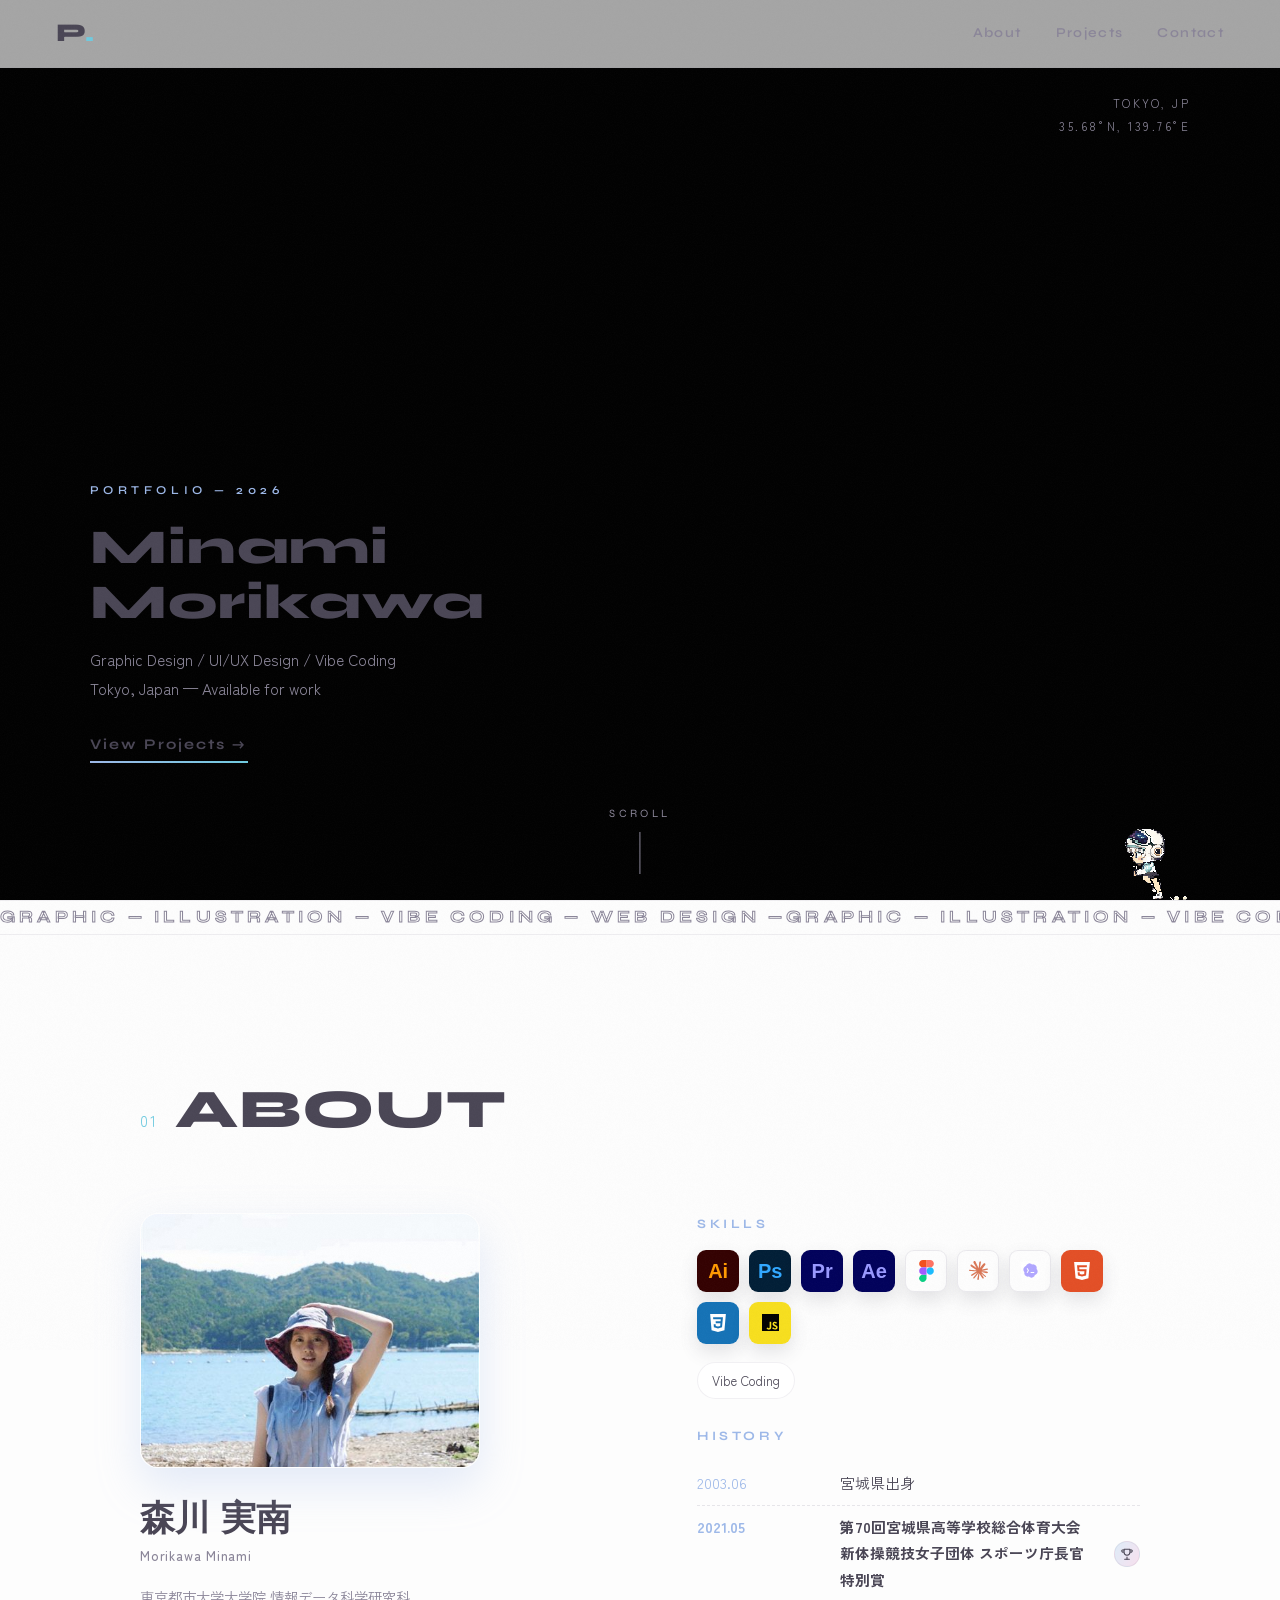
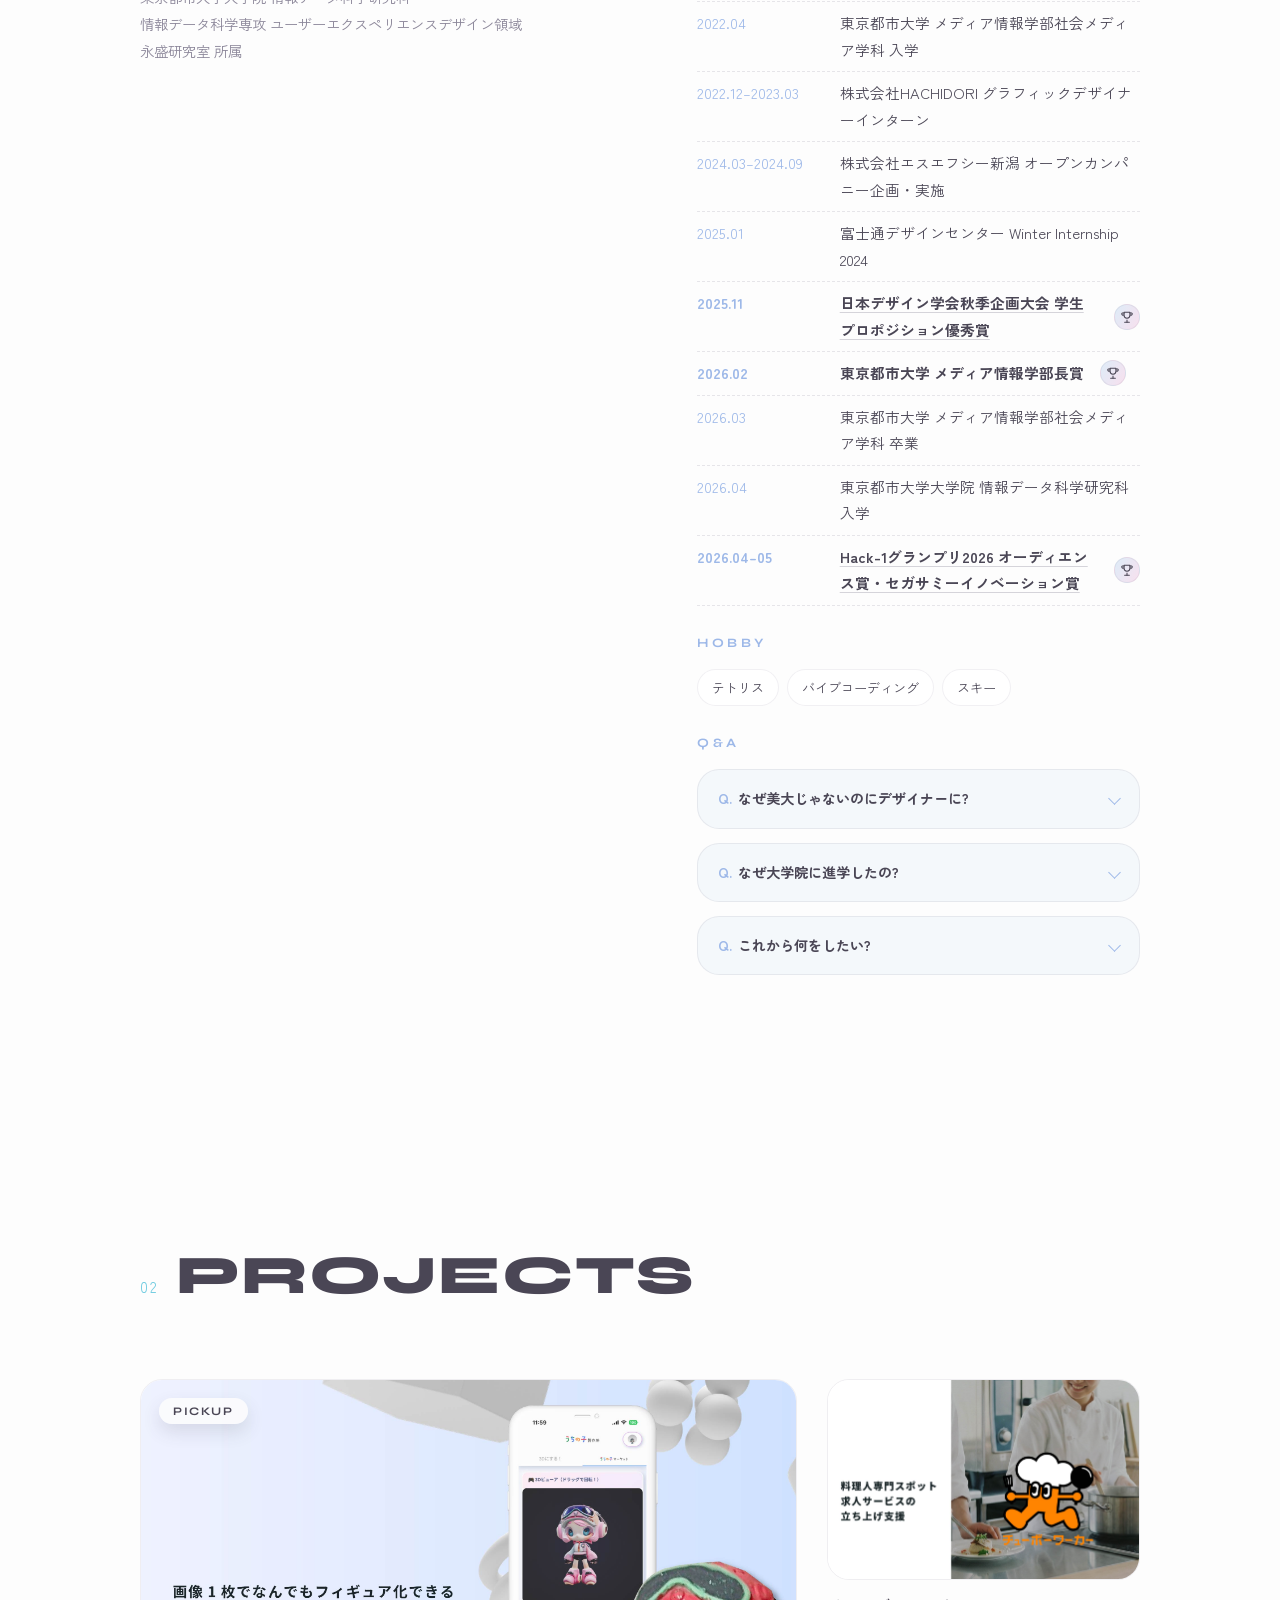
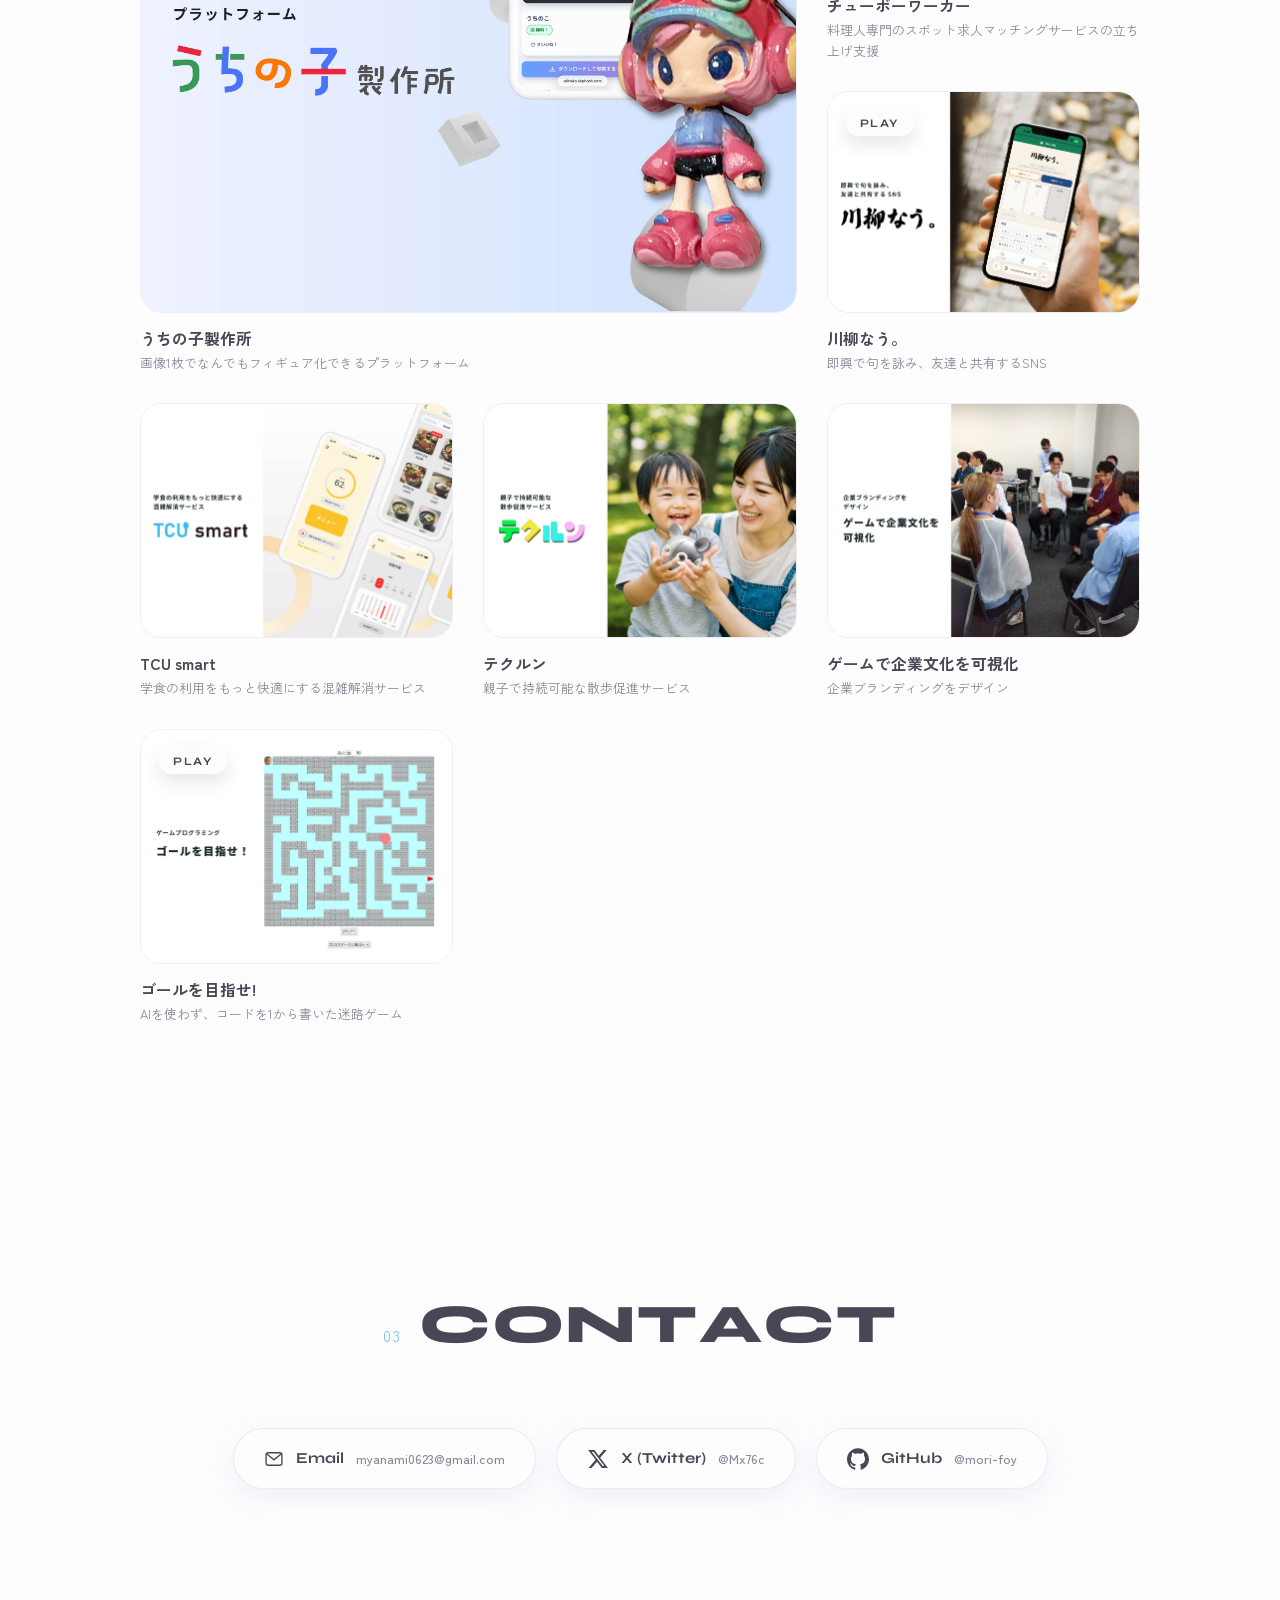
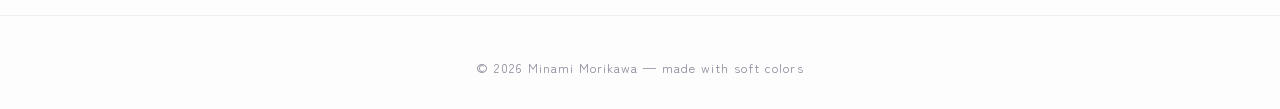
==== commit ab6e6020: "Remove hero clock display, keep coordinates only Co-Authored-By: Claude Sonnet 5 <noreply@anthropic." ====
--- a/index.html
+++ b/index.html
@@ -59,7 +59,7 @@
     </div>
 
     <div class="hero-meta">
-      <span>TOKYO, JP — <span id="heroClock">--:--:--</span></span>
+      <span>TOKYO, JP</span>
       <span>35.68°N, 139.76°E</span>
     </div>
 
--- a/css/style.css
+++ b/css/style.css
@@ -231,7 +231,7 @@
   z-index: 0;
 }
 
-/* top-right meta: location + live clock */
+/* top-right meta: location */
 .hero-meta {
   position: absolute;
   top: calc(var(--header-h) + 26px);
@@ -1056,6 +1056,12 @@
   font-size: 1rem;
   color: var(--ink-soft);
   margin-top: 10px;
+}
+.wp-sub-note {
+  font-size: 0.92rem;
+  color: var(--ink);
+  margin-top: 8px;
+  line-height: 1.7;
 }
 .wp-tags {
   display: flex;
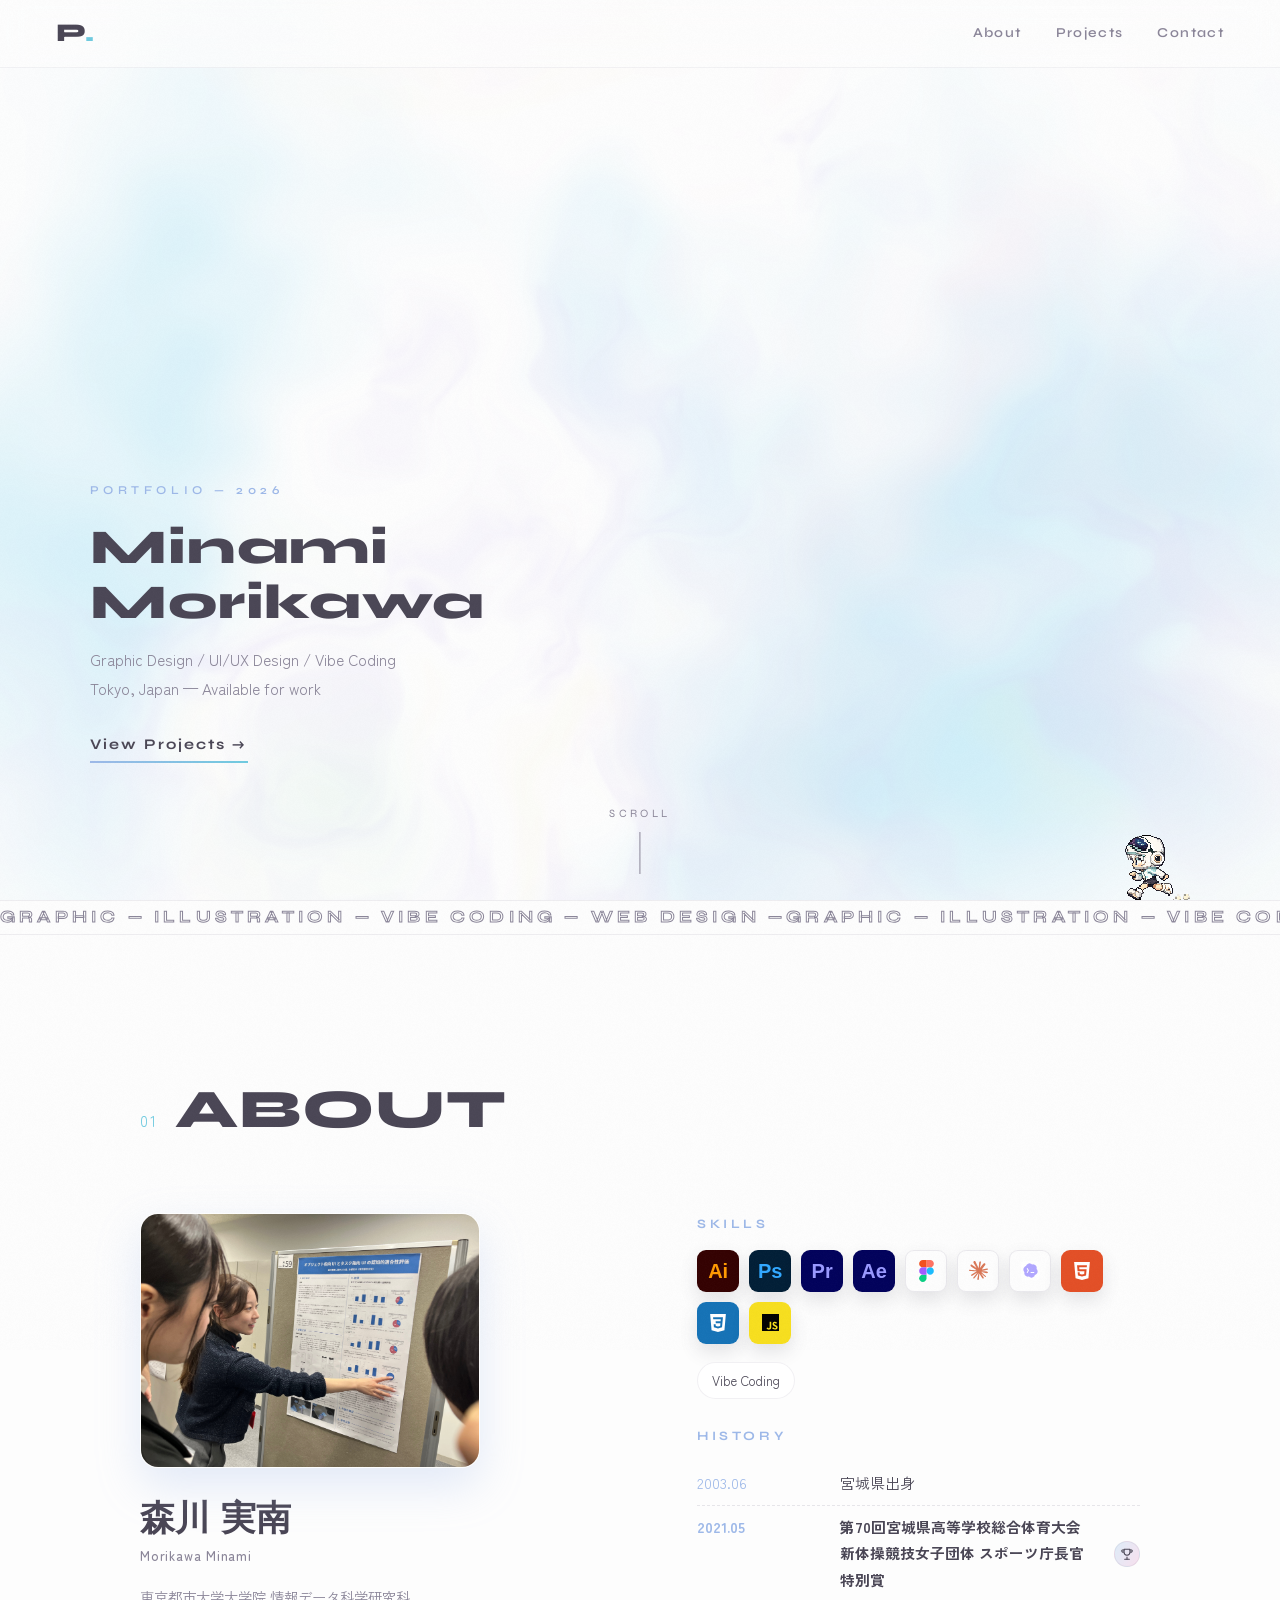
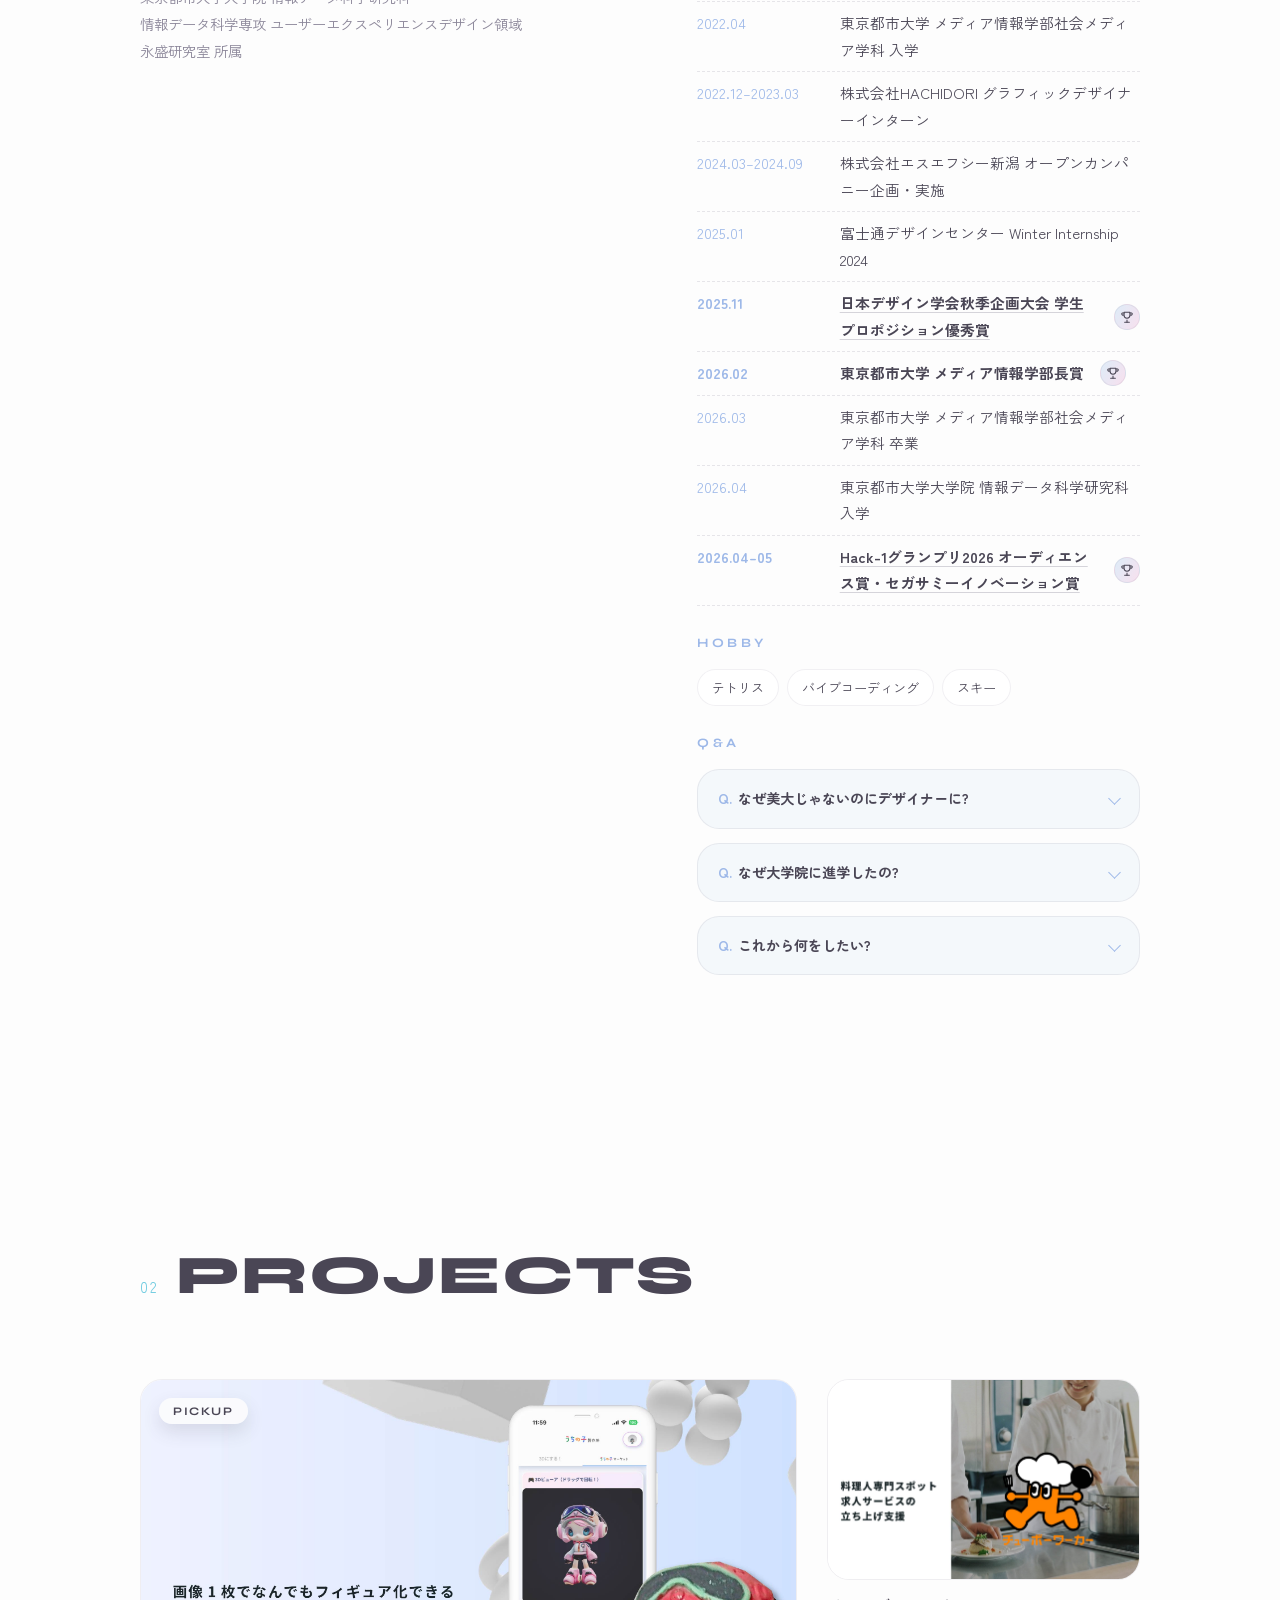
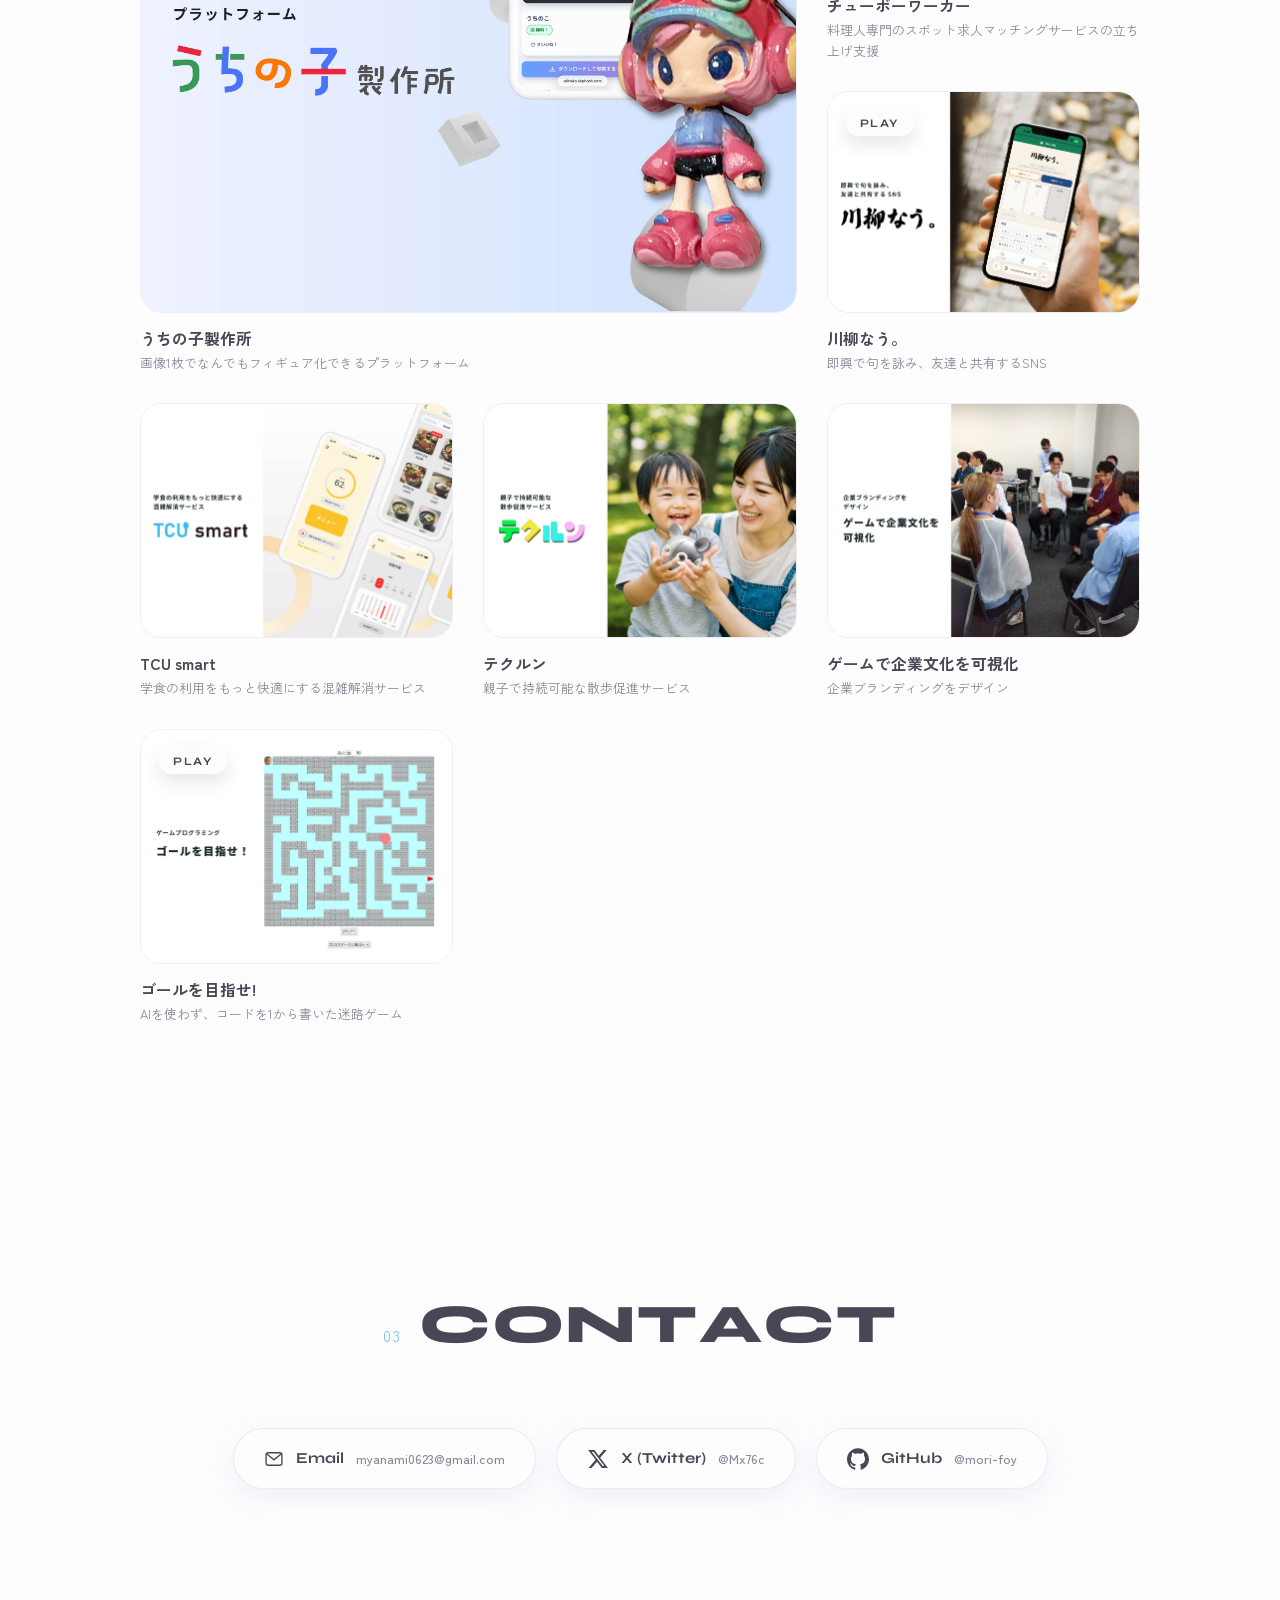
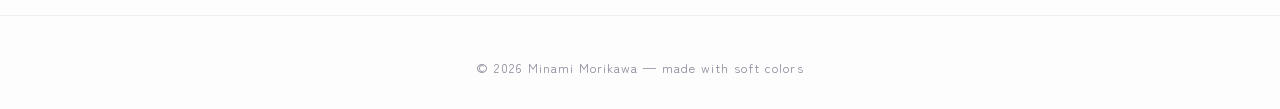
==== commit 8634d790: "Remove hero coordinates/location meta display Co-Authored-By: Claude Sonnet 5 <noreply@anthropic.com" ====
--- a/index.html
+++ b/index.html
@@ -56,11 +56,6 @@
       <a class="hero-cta" href="#works">
         <span class="line" style="--d: 0.5s"><span class="line-inner">View Projects →</span></span>
       </a>
-    </div>
-
-    <div class="hero-meta">
-      <span>TOKYO, JP</span>
-      <span>35.68°N, 139.76°E</span>
     </div>
 
     <div class="scroll-hint" aria-hidden="true">
--- a/css/style.css
+++ b/css/style.css
@@ -229,23 +229,6 @@
   width: 100%;
   height: 100%;
   z-index: 0;
-}
-
-/* top-right meta: location */
-.hero-meta {
-  position: absolute;
-  top: calc(var(--header-h) + 26px);
-  right: clamp(20px, 7vw, 90px);
-  z-index: 2;
-  display: flex;
-  flex-direction: column;
-  gap: 3px;
-  font-family: var(--font-accent);
-  font-size: 0.72rem;
-  letter-spacing: 0.22em;
-  color: var(--ink-soft);
-  text-align: right;
-  line-height: 1.7;
 }
 
 .scroll-hint {
@@ -941,7 +924,6 @@
   .hero { padding-bottom: 12vh; }
 }
 @media (max-width: 520px) {
-  .hero-meta { display: none; }
   .scroll-hint { display: none; }
   .marquee { padding: 6px 0; }
   .marquee-track { font-size: 0.65rem; letter-spacing: 0.18em; }
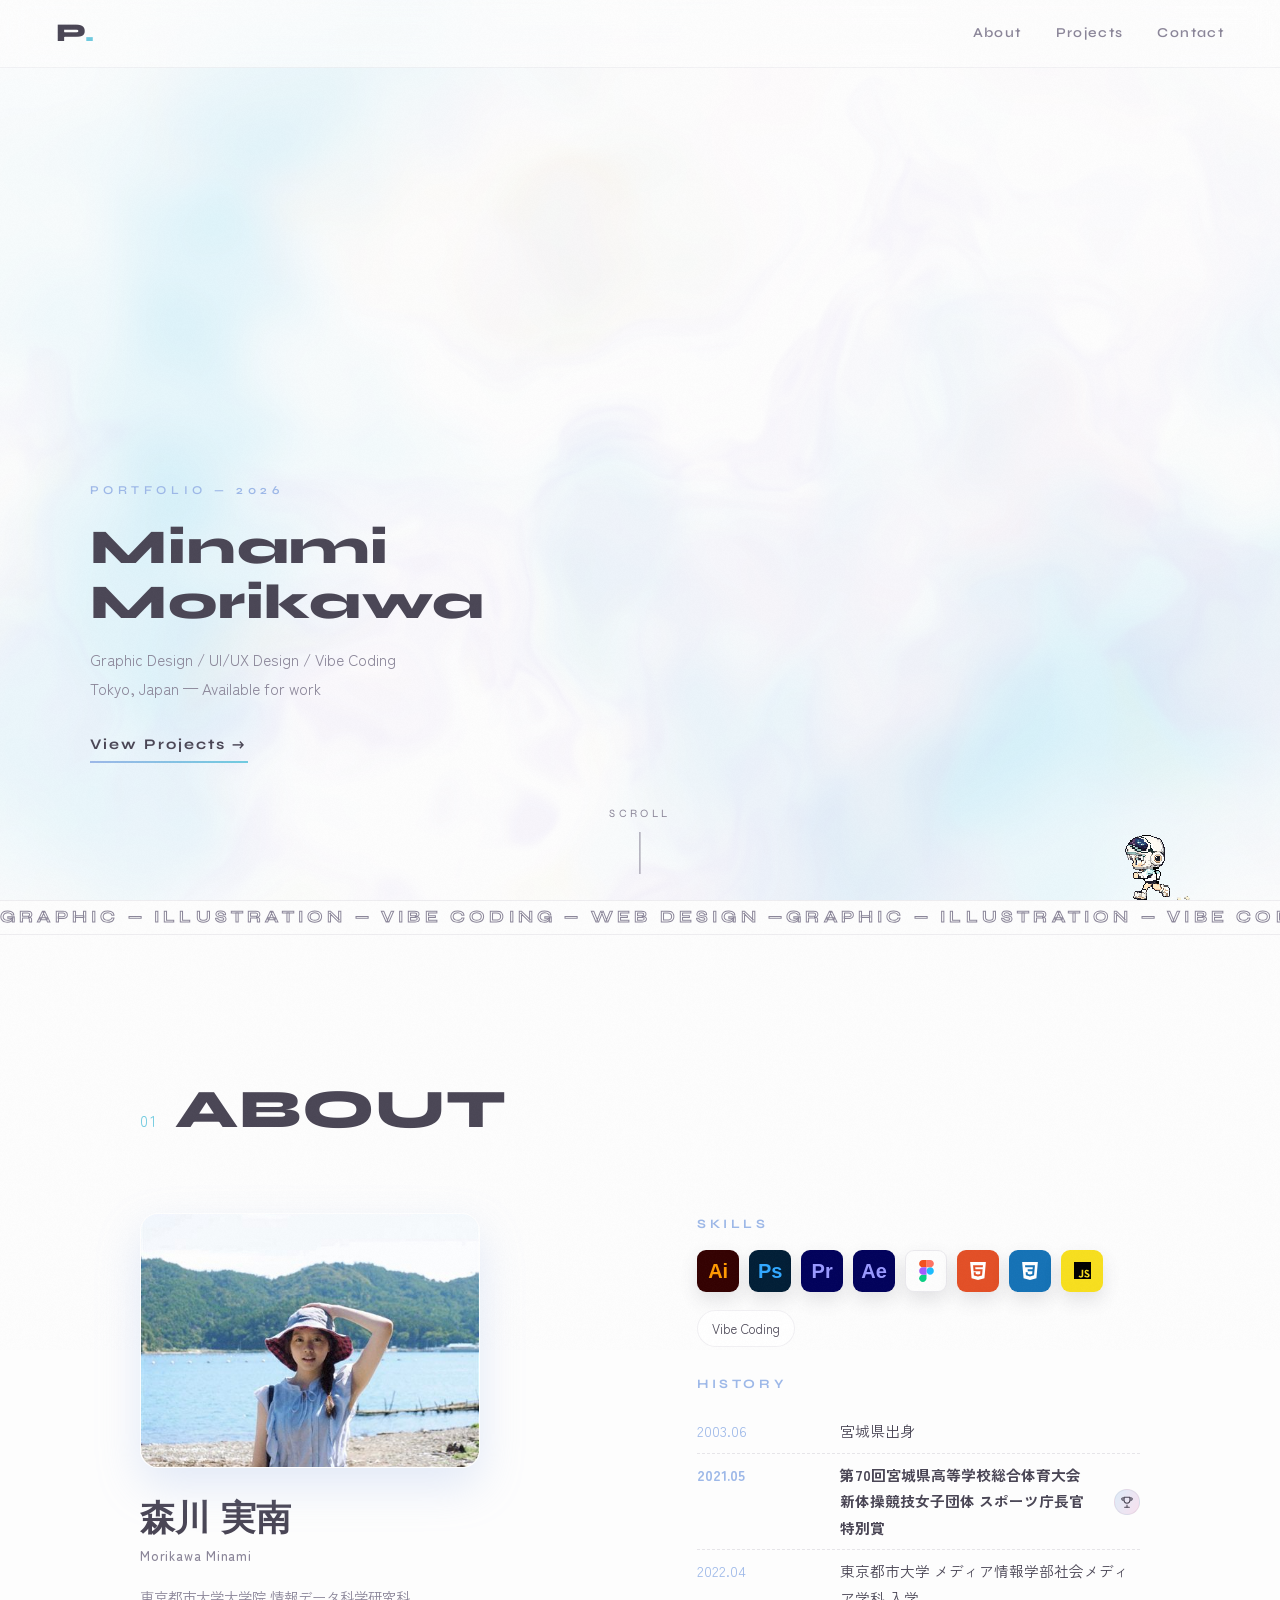
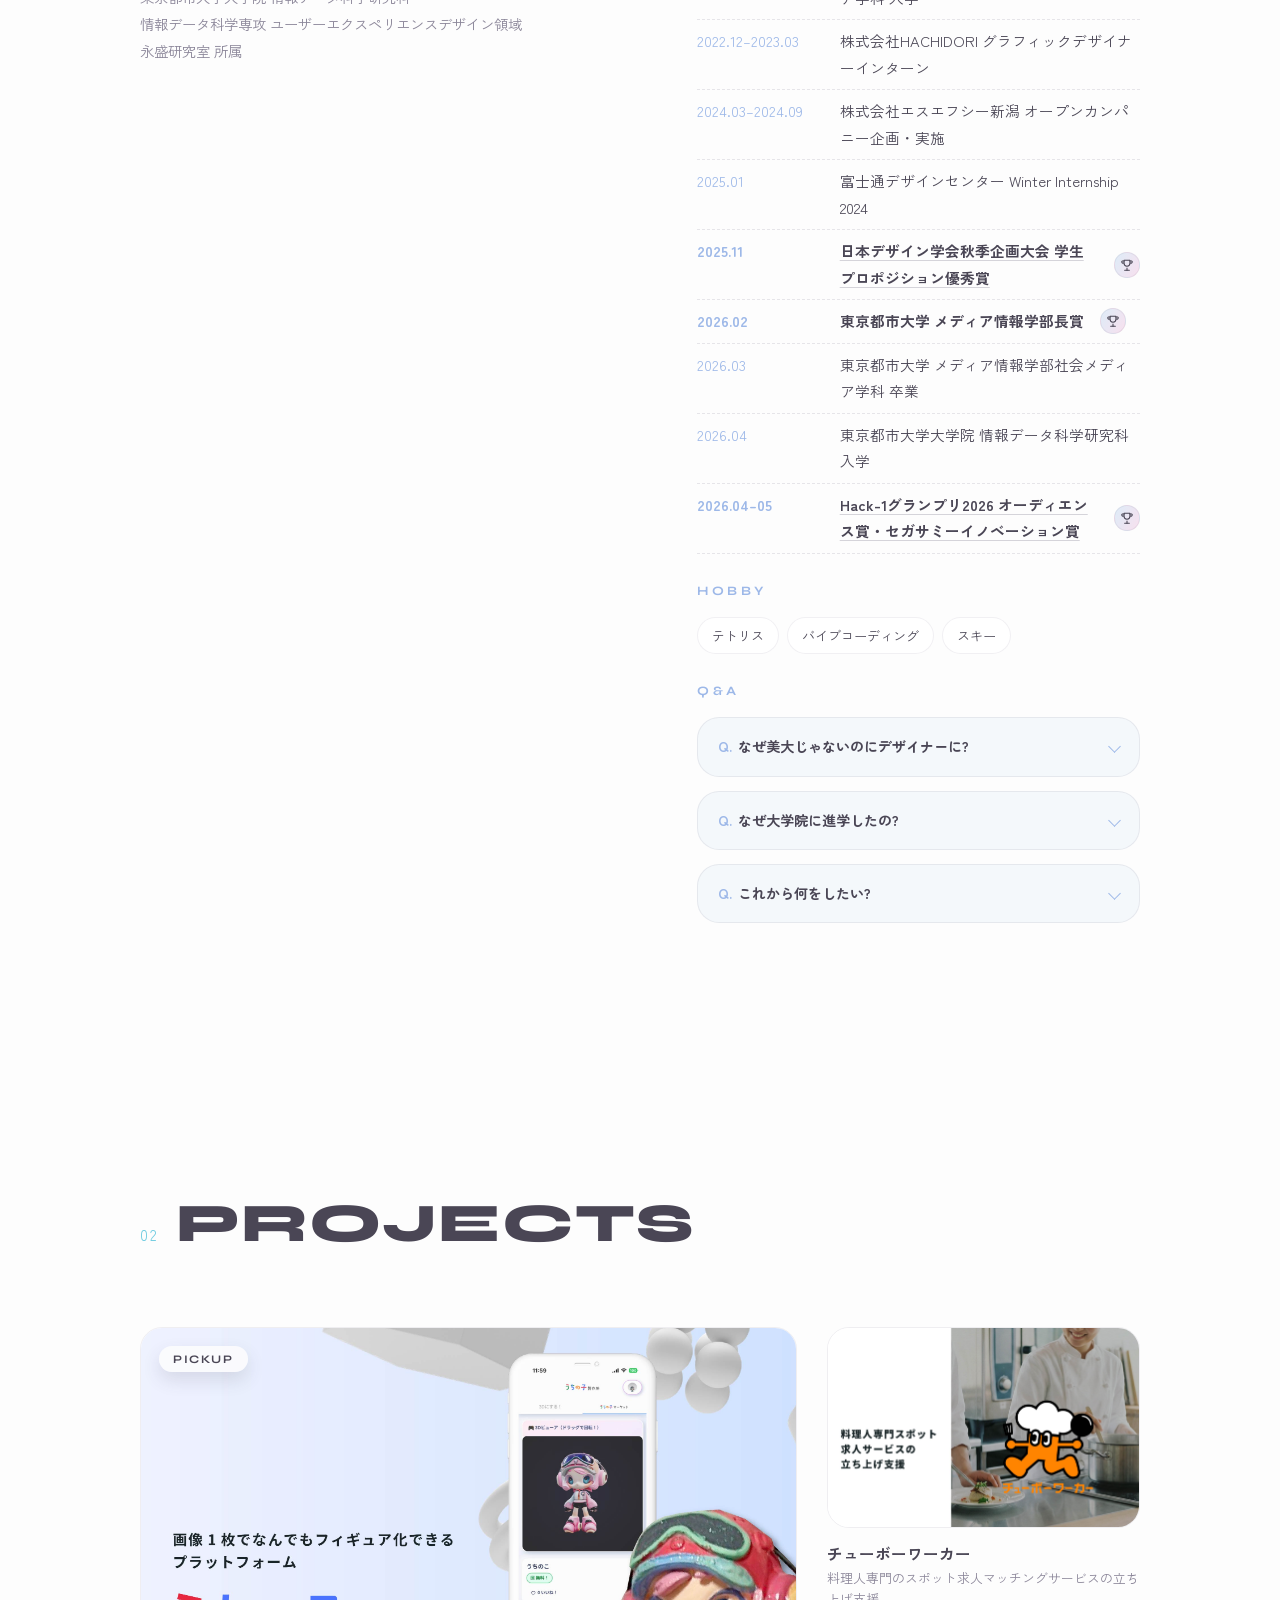
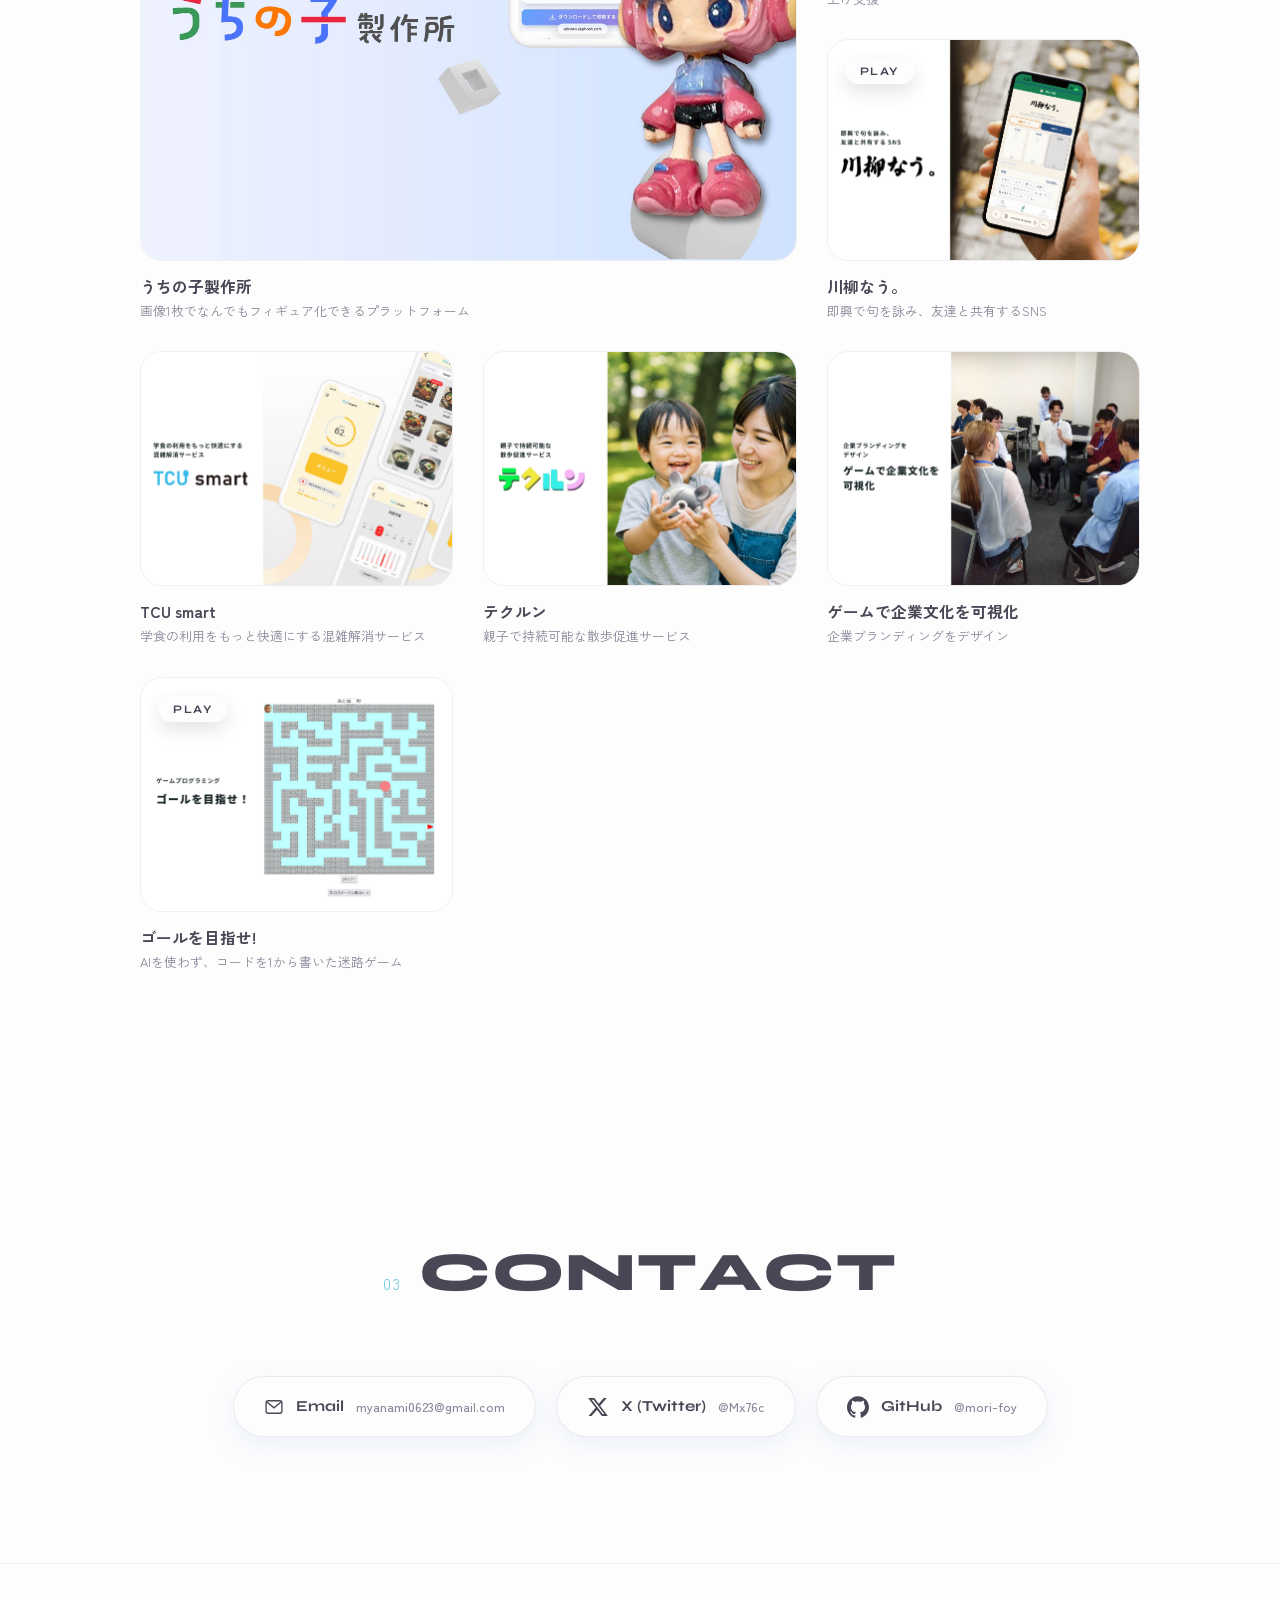
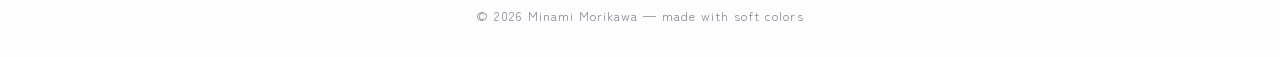
==== commit 25acf839: "Drop hobby note text and duplicate outer Claude/Codex icons Co-Authored-By: Claude Sonnet 5 <noreply" ====
--- a/index.html
+++ b/index.html
@@ -117,12 +117,6 @@
               <path fill="#a259ff" d="M0 28.5C0 33.747 4.253 38 9.5 38H19V19H9.5C4.253 19 0 23.253 0 28.5Z"/>
             </svg>
           </span>
-          <span class="tool-icon tool-claude" title="Claude">
-            <svg viewBox="0 0 24 24" width="19" height="19" aria-hidden="true"><path fill="#d97757" d="m4.7144 15.9555 4.7174-2.6471.079-.2307-.079-.1275h-.2307l-.7893-.0486-2.6956-.0729-2.3375-.0971-2.2646-.1214-.5707-.1215-.5343-.7042.0546-.3522.4797-.3218.686.0608 1.5179.1032 2.2767.1578 1.6514.0972 2.4468.255h.3886l.0546-.1579-.1336-.0971-.1032-.0972L6.973 9.8356l-2.55-1.6879-1.3356-.9714-.7225-.4918-.3643-.4614-.1578-1.0078.6557-.7225.8803.0607.2246.0607.8925.686 1.9064 1.4754 2.4893 1.8336.3643.3035.1457-.1032.0182-.0728-.164-.2733-1.3539-2.4467-1.445-2.4893-.6435-1.032-.17-.6194c-.0607-.255-.1032-.4674-.1032-.7285L6.287.1335 6.6997 0l.9957.1336.419.3642.6192 1.4147 1.0018 2.2282 1.5543 3.0296.4553.8985.2429.8318.091.255h.1579v-.1457l.1275-1.706.2368-2.0947.2307-2.6957.0789-.7589.3764-.9107.7468-.4918.5828.2793.4797.686-.0668.4433-.2853 1.8517-.5586 2.9021-.3643 1.9429h.2125l.2429-.2429.9835-1.3053 1.6514-2.0643.7286-.8196.85-.9046.5464-.4311h1.0321l.759 1.1293-.34 1.1657-1.0625 1.3478-.8804 1.1414-1.2628 1.7-.7893 1.36.0729.1093.1882-.0183 2.8535-.607 1.5421-.2794 1.8396-.3157.8318.3886.091.3946-.3278.8075-1.967.4857-2.3072.4614-3.4364.8136-.0425.0304.0486.0607 1.5482.1457.6618.0364h1.621l3.0175.2247.7892.522.4736.6376-.079.4857-1.2142.6193-1.6393-.3886-3.825-.9107-1.3113-.3279h-.1822v.1093l1.0929 1.0686 2.0035 1.8092 2.5075 2.3314.1275.5768-.3218.4554-.34-.0486-2.2039-1.6575-.85-.7468-1.9246-1.621h-.1275v.17l.4432.6496 2.3436 3.5214.1214 1.0807-.17.3521-.6071.2125-.6679-.1214-1.3721-1.9246L14.38 17.959l-1.1414-1.9428-.1397.079-.674 7.2552-.3156.3703-.7286.2793-.6071-.4614-.3218-.7468.3218-1.4753.3886-1.9246.3157-1.53.2853-1.9004.17-.6314-.0121-.0425-.1397.0182-1.4328 1.9672-2.1796 2.9446-1.7243 1.8456-.4128.164-.7164-.3704.0667-.6618.4008-.5889 2.386-3.0357 1.4389-1.882.929-1.0868-.0062-.1579h-.0546l-6.3385 4.1164-1.1293.1457-.4857-.4554.0608-.7467.2307-.2429 1.9064-1.3114Z"/></svg>
-          </span>
-          <span class="tool-icon tool-codex" title="Codex">
-            <svg width="19" height="19" viewBox="0 0 24 24" aria-hidden="true"><path d="M19.503 0H4.496A4.496 4.496 0 000 4.496v15.007A4.496 4.496 0 004.496 24h15.007A4.496 4.496 0 0024 19.503V4.496A4.496 4.496 0 0019.503 0z" fill="#fff"/><path d="M9.064 3.344a4.578 4.578 0 012.285-.312c1 .115 1.891.54 2.673 1.275.01.01.024.017.037.021a.09.09 0 00.043 0 4.55 4.55 0 013.046.275l.047.022.116.057a4.581 4.581 0 012.188 2.399c.209.51.313 1.041.315 1.595a4.24 4.24 0 01-.134 1.223.123.123 0 00.03.115c.594.607.988 1.33 1.183 2.17.289 1.425-.007 2.71-.887 3.854l-.136.166a4.548 4.548 0 01-2.201 1.388.123.123 0 00-.081.076c-.191.551-.383 1.023-.74 1.494-.9 1.187-2.222 1.846-3.711 1.838-1.187-.006-2.239-.44-3.157-1.302a.107.107 0 00-.105-.024c-.388.125-.78.143-1.204.138a4.441 4.441 0 01-1.945-.466 4.544 4.544 0 01-1.61-1.335c-.152-.202-.303-.392-.414-.617a5.81 5.81 0 01-.37-.961 4.582 4.582 0 01-.014-2.298.124.124 0 00.006-.056.085.085 0 00-.027-.048 4.467 4.467 0 01-1.034-1.651 3.896 3.896 0 01-.251-1.192 5.189 5.189 0 01.141-1.6c.337-1.112.982-1.985 1.933-2.618.212-.141.413-.251.601-.33.215-.089.43-.164.646-.227a.098.098 0 00.065-.066 4.51 4.51 0 01.829-1.615 4.535 4.535 0 011.837-1.388zm3.482 10.565a.637.637 0 000 1.272h3.636a.637.637 0 100-1.272h-3.636zM8.462 9.23a.637.637 0 00-1.106.631l1.272 2.224-1.266 2.136a.636.636 0 101.095.649l1.454-2.455a.636.636 0 00.005-.64L8.462 9.23z" fill="url(#codexGrad)"/><defs><linearGradient id="codexGrad" x1="12" x2="12" y1="3" y2="21"><stop stop-color="#B1A7FF"/><stop offset=".5" stop-color="#7A9DFF"/><stop offset="1" stop-color="#3941FF"/></linearGradient></defs></svg>
-          </span>
           <span class="tool-icon tool-html" title="HTML5">
             <svg viewBox="0 0 24 24" width="18" height="18" fill="#fff" aria-hidden="true"><path d="M1.5 0h21l-1.91 21.563L11.977 24l-8.564-2.438L1.5 0zm7.031 9.75l-.232-2.718 10.059.003.23-2.622L5.412 4.41l.698 8.01h9.126l-.326 3.426-2.91.804-2.955-.81-.188-2.11H6.248l.33 4.171L12 19.351l5.379-1.443.744-8.157H8.531z"/></svg>
           </span>
@@ -134,7 +128,7 @@
           </span>
         </div>
         <ul class="skill-tags hobby-tags">
-          <li><button type="button" class="hobby-tag-btn" data-note="設計から実装まで、AIと一緒に手を動かしながらつくるスタイルです。" data-note-tools="claude,codex">Vibe Coding</button></li>
+          <li><button type="button" class="hobby-tag-btn" data-note-tools="claude,codex">Vibe Coding</button></li>
         </ul>
 
         <h3 class="mini-title">History</h3>
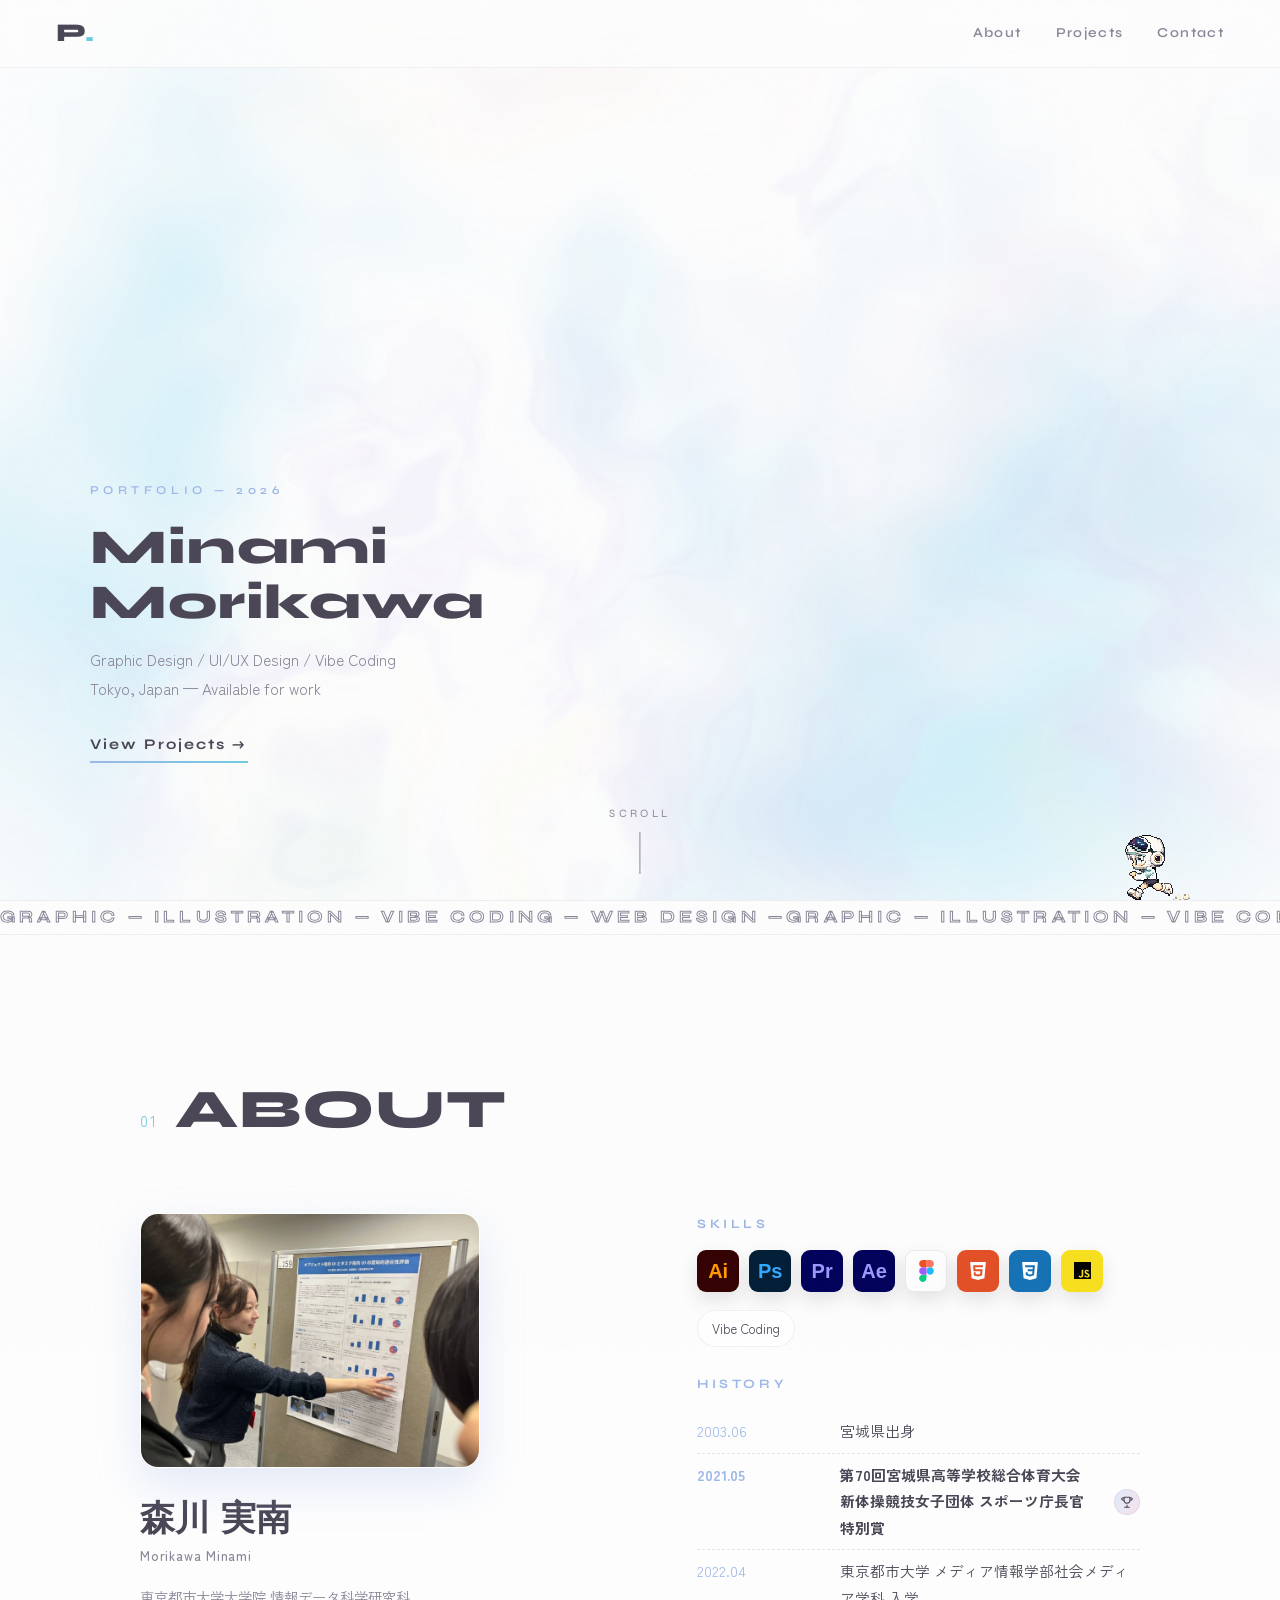
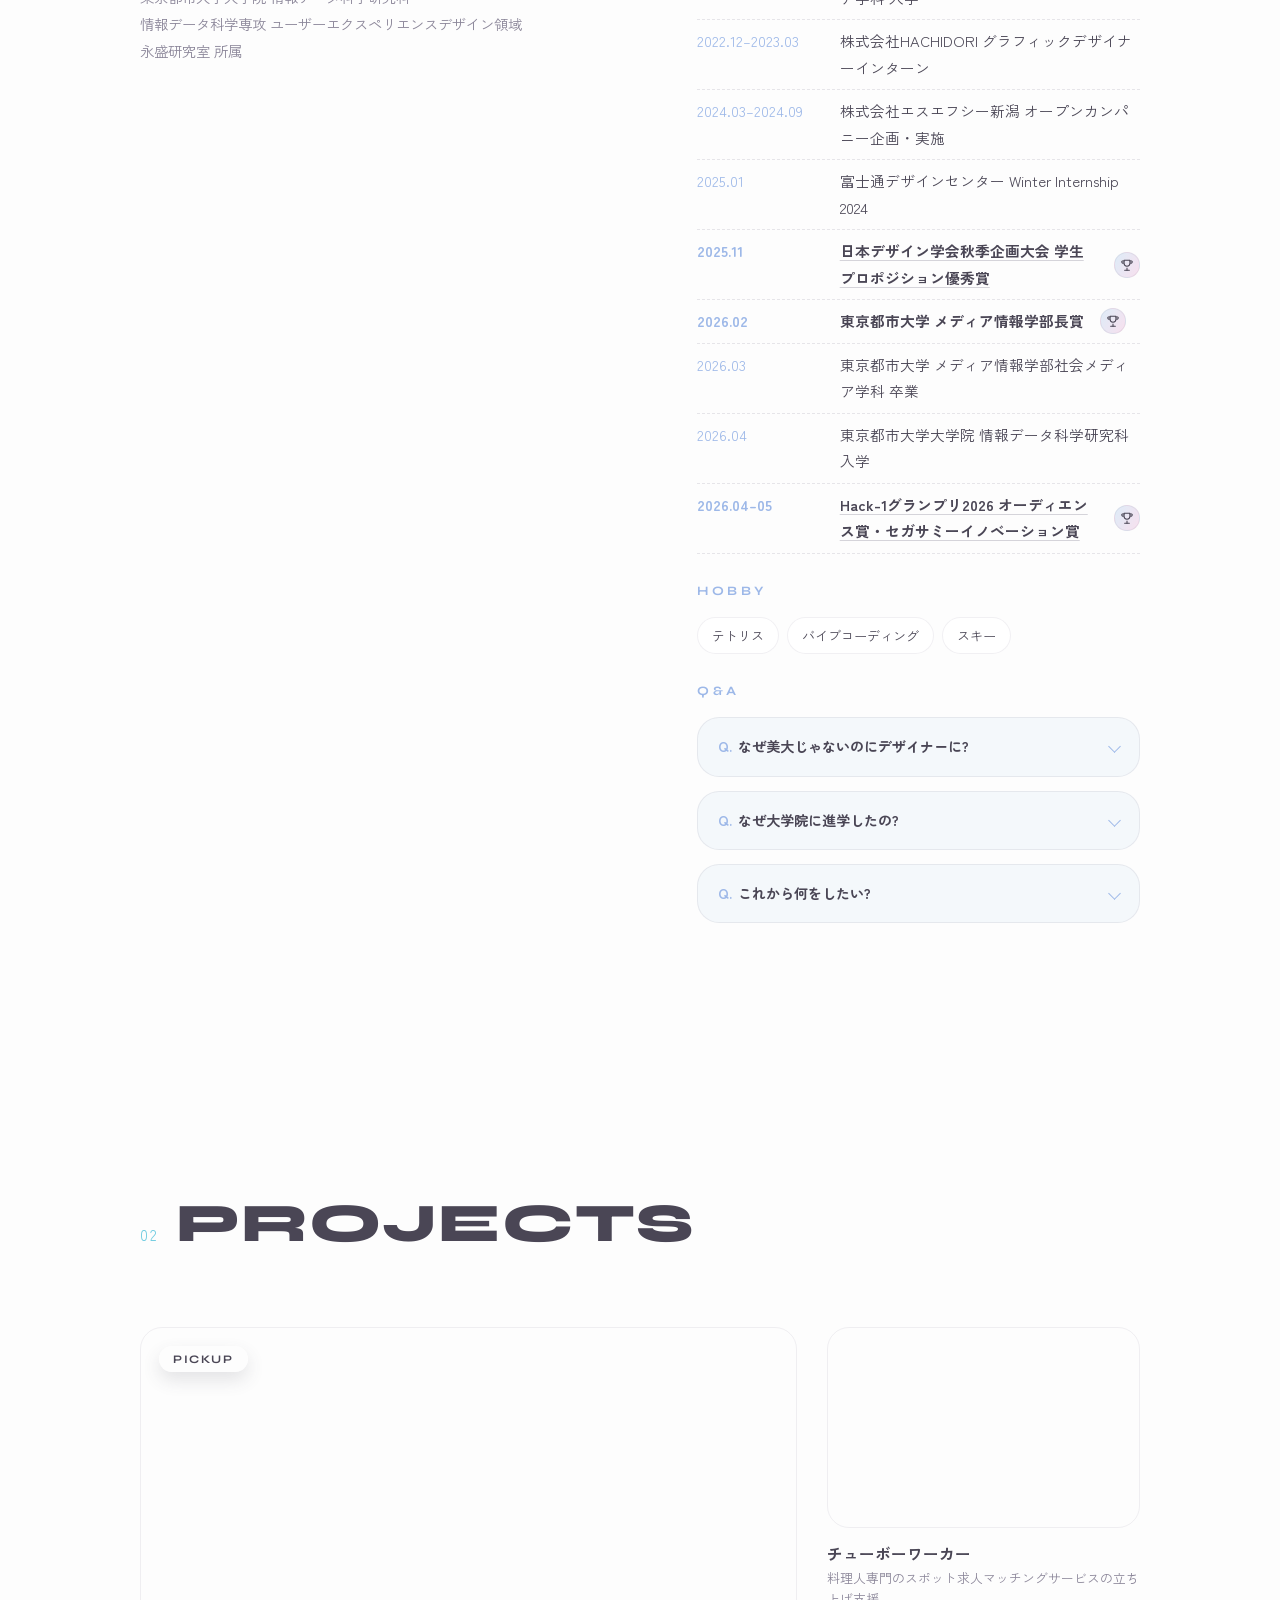
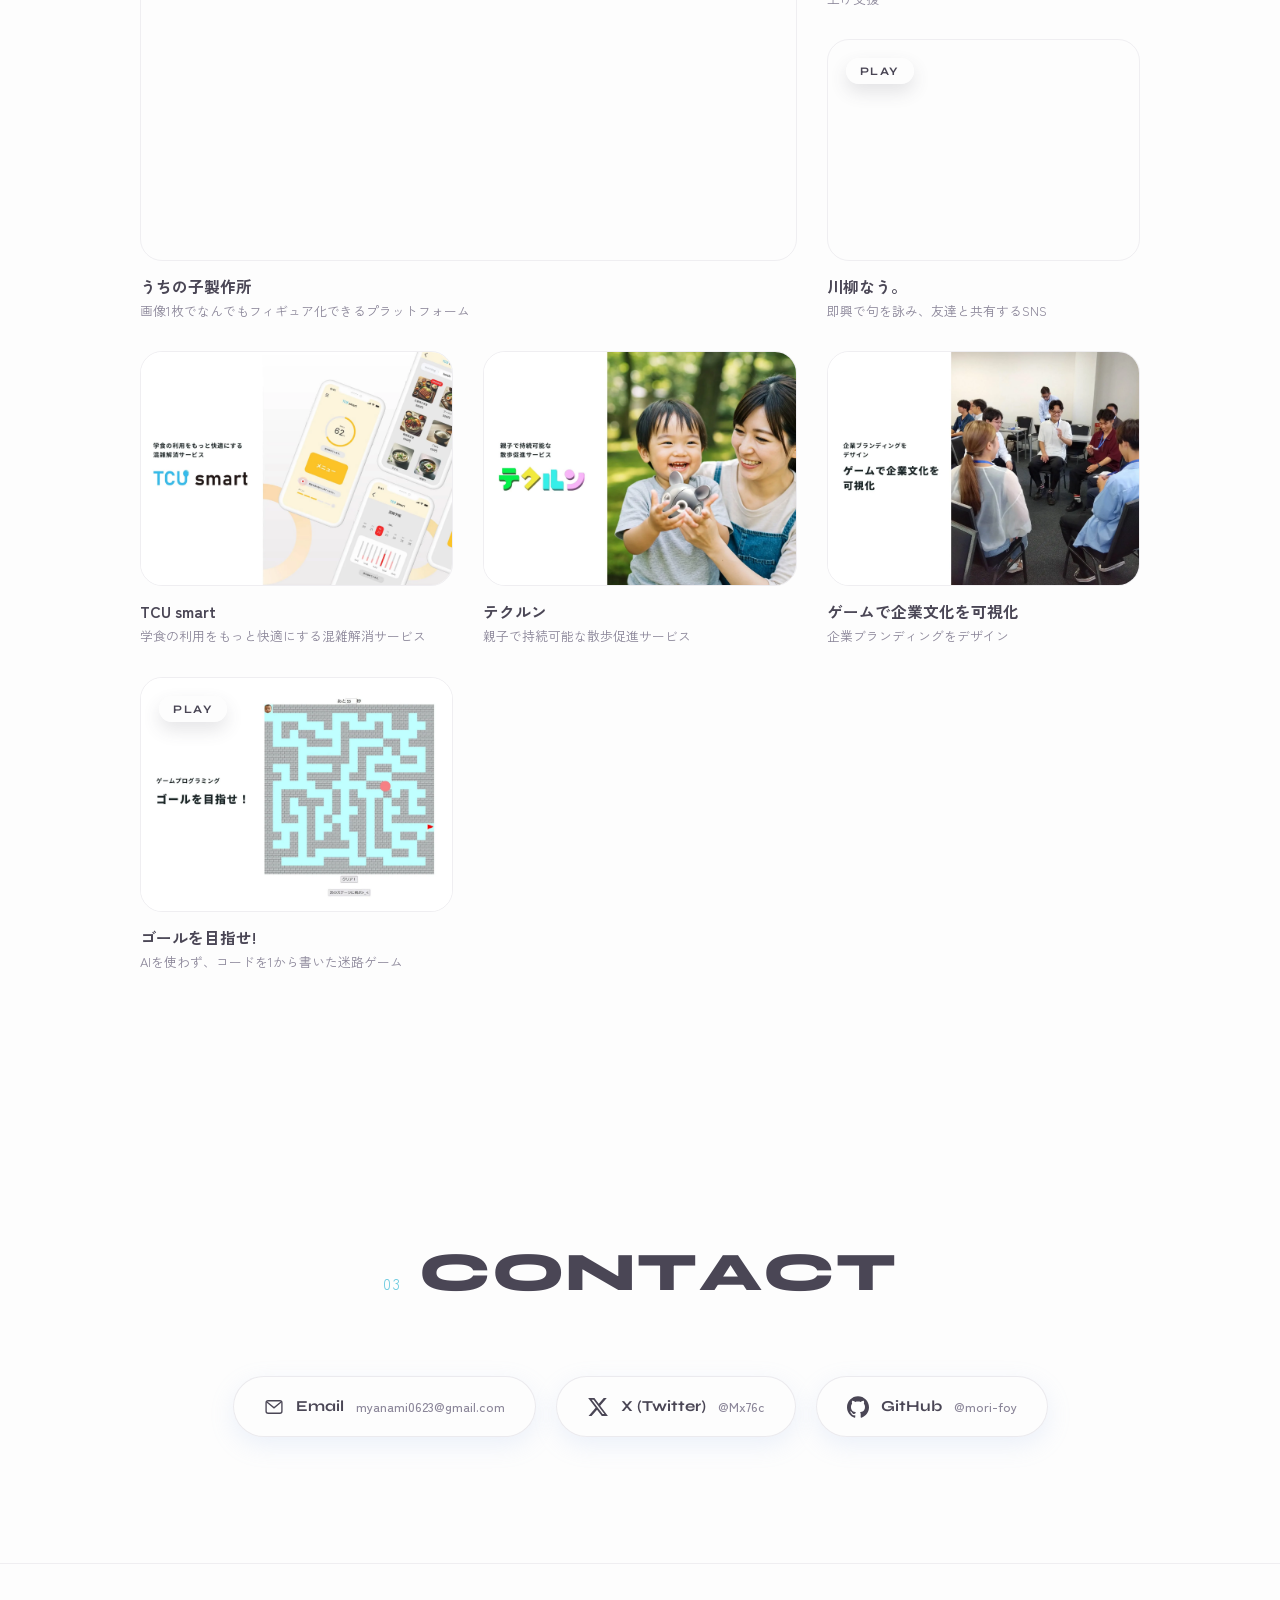
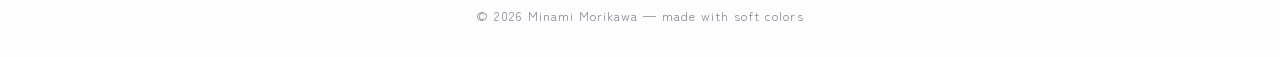
==== commit d0364ce1: "Convert images to WebP and add async decoding Converted 82/93 JPEG/PNG assets to WebP (kept original" ====
--- a/index.html
+++ b/index.html
@@ -66,7 +66,7 @@
 
   <!-- marquee strip -->
   <div class="marquee-wrap">
-    <img class="marquee-runner" src="assets/shiro1.gif" alt="" aria-hidden="true" />
+    <img decoding="async" class="marquee-runner" src="assets/shiro1.gif" alt="" aria-hidden="true" />
     <div class="marquee" aria-hidden="true">
       <div class="marquee-track">
         <span>GRAPHIC — ILLUSTRATION — VIBE CODING — WEB DESIGN — </span>
@@ -85,9 +85,9 @@
     <div class="about-grid">
       <div class="about-text reveal">
         <div class="about-photo" id="aboutPhoto">
-          <img class="about-photo-img is-active" src="assets/profile.jpg" alt="森川実南のポートレート写真" loading="lazy" />
-          <img class="about-photo-img" src="assets/profile2.jpg" alt="森川実南のポートレート写真(袴姿)" loading="lazy" />
-          <img class="about-photo-img" src="assets/profile3.jpg" alt="森川実南のポートレート写真(学会でポスター発表をしている様子)" loading="lazy" />
+          <img decoding="async" class="about-photo-img is-active" src="assets/profile.webp" alt="森川実南のポートレート写真" loading="lazy" />
+          <img decoding="async" class="about-photo-img" src="assets/profile2.webp" alt="森川実南のポートレート写真(袴姿)" loading="lazy" />
+          <img decoding="async" class="about-photo-img" src="assets/profile3.webp" alt="森川実南のポートレート写真(学会でポスター発表をしている様子)" loading="lazy" />
         </div>
         <h3 class="about-name">
           森川 実南
@@ -192,7 +192,7 @@
         data-page="works/uchinoko.html">
         <div class="work-thumb">
           <span class="featured-badge">Pickup</span>
-          <img src="assets/card_uchinoko.jpg" alt="うちの子製作所のメインビジュアル" loading="lazy" />
+          <img decoding="async" src="assets/card_uchinoko.webp" alt="うちの子製作所のメインビジュアル" loading="lazy" />
         </div>
         <h3>うちの子製作所</h3>
         <p class="work-sub">画像1枚でなんでもフィギュア化できるプラットフォーム</p>
@@ -203,7 +203,7 @@
           data-desc="料理人専門のスポット求人マッチングサービスの立ち上げ支援。業務委託として、LP制作からフォーム構築、顧客管理の仕組み化までを担当しました。"
           data-url="https://chuboworker.com"
           data-page="works/chuboworker.html">
-          <div class="work-thumb"><img src="assets/card_chuboworker.jpg" alt="チューボーワーカーのメインビジュアル" loading="lazy" /></div>
+          <div class="work-thumb"><img decoding="async" src="assets/card_chuboworker.webp" alt="チューボーワーカーのメインビジュアル" loading="lazy" /></div>
           <h3>チューボーワーカー</h3>
           <p class="work-sub">料理人専門のスポット求人マッチングサービスの立ち上げ支援</p>
         </button>
@@ -215,7 +215,7 @@
           data-page="works/senryu.html">
           <div class="work-thumb">
             <span class="featured-badge">Play</span>
-            <img src="assets/card_senryu.jpg" alt="川柳なう。のメインビジュアル" loading="lazy" />
+            <img decoding="async" src="assets/card_senryu.webp" alt="川柳なう。のメインビジュアル" loading="lazy" />
           </div>
           <h3>川柳なう。</h3>
           <p class="work-sub">即興で句を詠み、友達と共有するSNS</p>
@@ -225,7 +225,7 @@
         data-title="TCU smart" data-meta="UI/UX Design / 2025"
         data-desc="学食の利用をもっと快適にする混雑解消サービス。混雑状況の可視化と混雑予報、モバイルオーダーで、お昼の行列をなくします。"
         data-page="works/tcusmart.html">
-        <div class="work-thumb"><img src="assets/card_tcusmart.jpg" alt="TCU smartのメインビジュアル" loading="lazy" /></div>
+        <div class="work-thumb"><img decoding="async" src="assets/card_tcusmart.webp" alt="TCU smartのメインビジュアル" loading="lazy" /></div>
         <h3>TCU smart</h3>
         <p class="work-sub">学食の利用をもっと快適にする混雑解消サービス</p>
       </button>
@@ -233,7 +233,7 @@
         data-title="テクルン" data-meta="Product Design / 2024.12"
         data-desc="親子で持続可能な散歩促進サービス。子どもと一緒に、楽しく歩きたくなる体験をデザインしました。"
         data-page="works/tekurun.html">
-        <div class="work-thumb"><img src="assets/card_tekurun.jpg" alt="テクルンのメインビジュアル" loading="lazy" /></div>
+        <div class="work-thumb"><img decoding="async" src="assets/card_tekurun.webp" alt="テクルンのメインビジュアル" loading="lazy" /></div>
         <h3>テクルン</h3>
         <p class="work-sub">親子で持続可能な散歩促進サービス</p>
       </button>
@@ -241,7 +241,7 @@
         data-title="ゲームで企業文化を可視化" data-meta="Branding Design / 2024"
         data-desc="企業ブランディングをデザイン。ゲームを通して企業文化を可視化する体験を企画・実施しました。"
         data-page="works/wordwolf.html">
-        <div class="work-thumb"><img src="assets/card_branding.jpg" alt="ゲームで企業文化を可視化のメインビジュアル" loading="lazy" /></div>
+        <div class="work-thumb"><img decoding="async" src="assets/card_branding.webp" alt="ゲームで企業文化を可視化のメインビジュアル" loading="lazy" /></div>
         <h3>ゲームで企業文化を可視化</h3>
         <p class="work-sub">企業ブランディングをデザイン</p>
       </button>
@@ -253,7 +253,7 @@
         data-page="works/maze.html">
         <div class="work-thumb">
           <span class="featured-badge">Play</span>
-          <img src="assets/card_maze.jpg" alt="ゴールを目指せ!のメインビジュアル" loading="lazy" />
+          <img decoding="async" src="assets/card_maze.webp" alt="ゴールを目指せ!のメインビジュアル" loading="lazy" />
         </div>
         <h3>ゴールを目指せ!</h3>
         <p class="work-sub">AIを使わず、コードを1から書いた迷路ゲーム</p>
--- a/css/style.css
+++ b/css/style.css
@@ -1722,6 +1722,7 @@
   stroke-width: 1.5;
   vector-effect: non-scaling-stroke;
 }
+.wp-ui-line-b { stroke: var(--accent-sky); }
 .wp-ui-row-rev { grid-template-columns: 1fr minmax(0, 230px); }
 .wp-ui-row-rev .wp-ui-shot { order: 2; }
 .wp-ui-shot img {
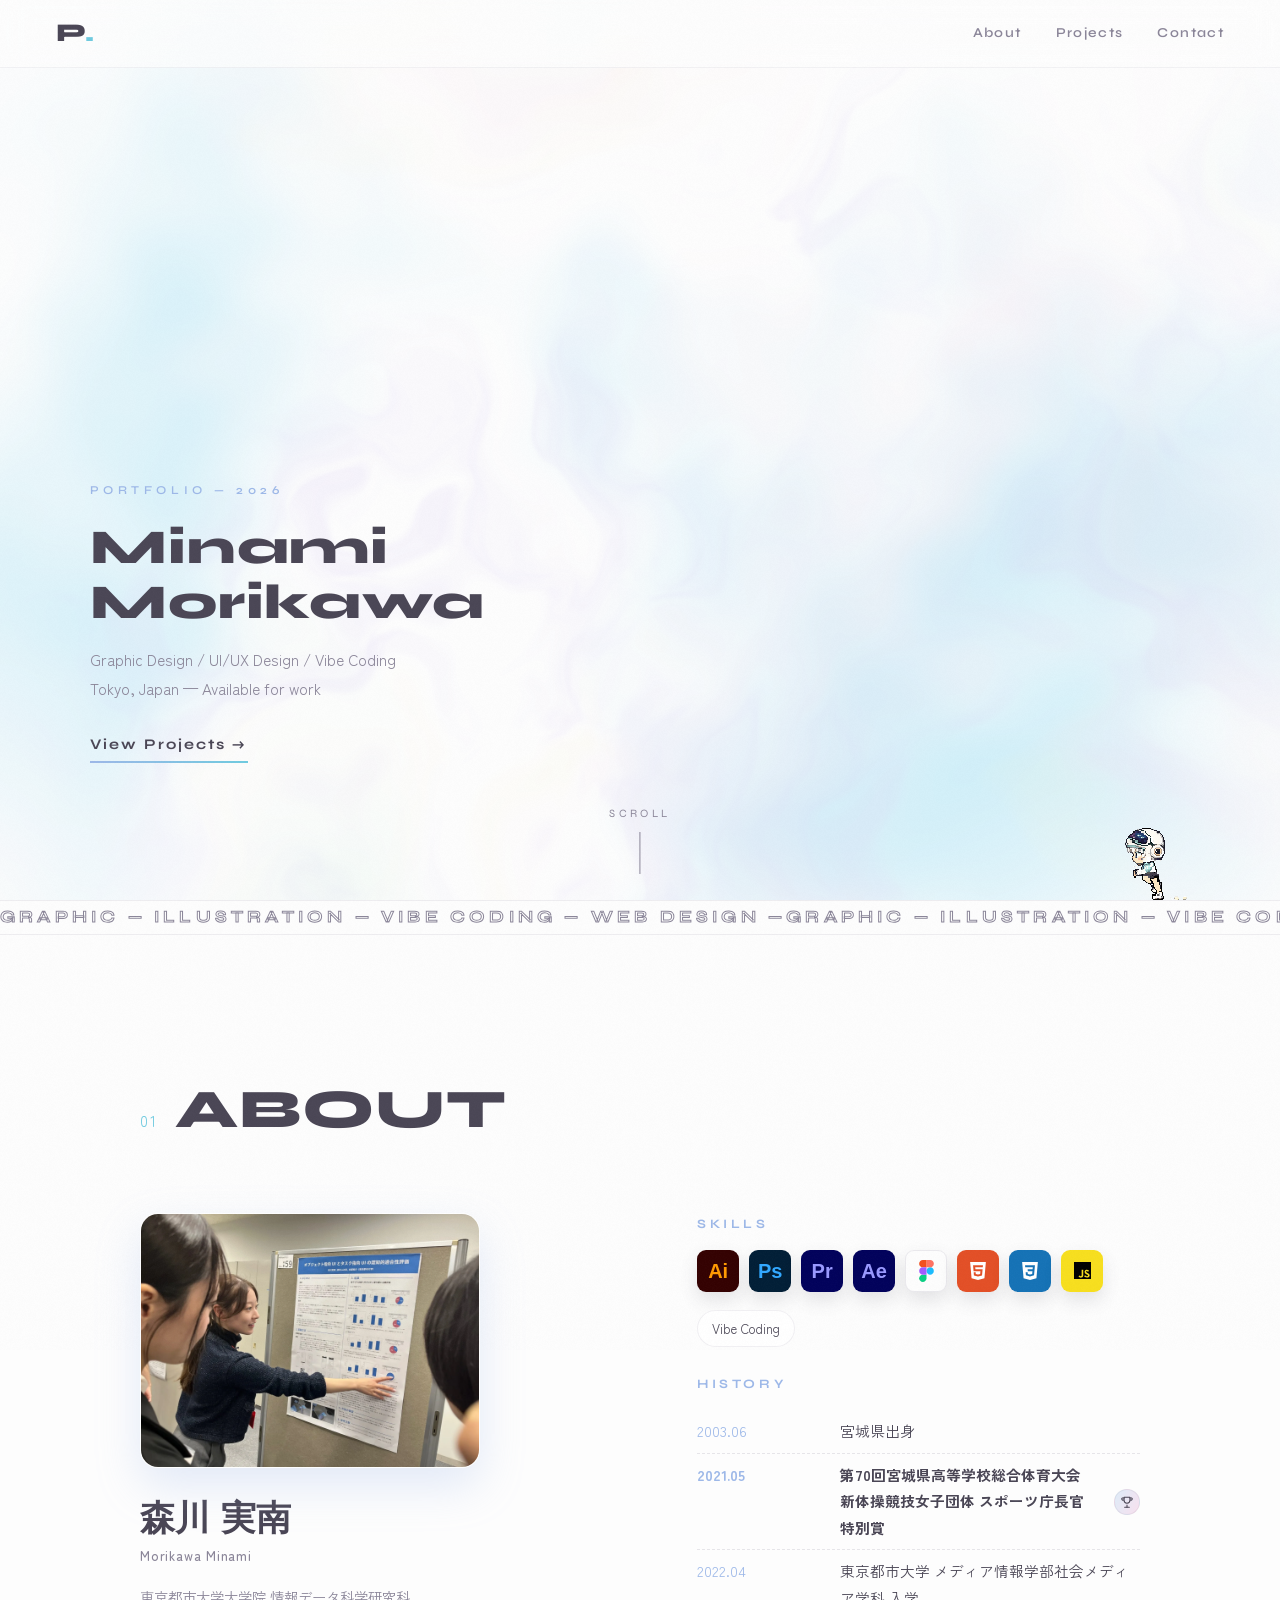
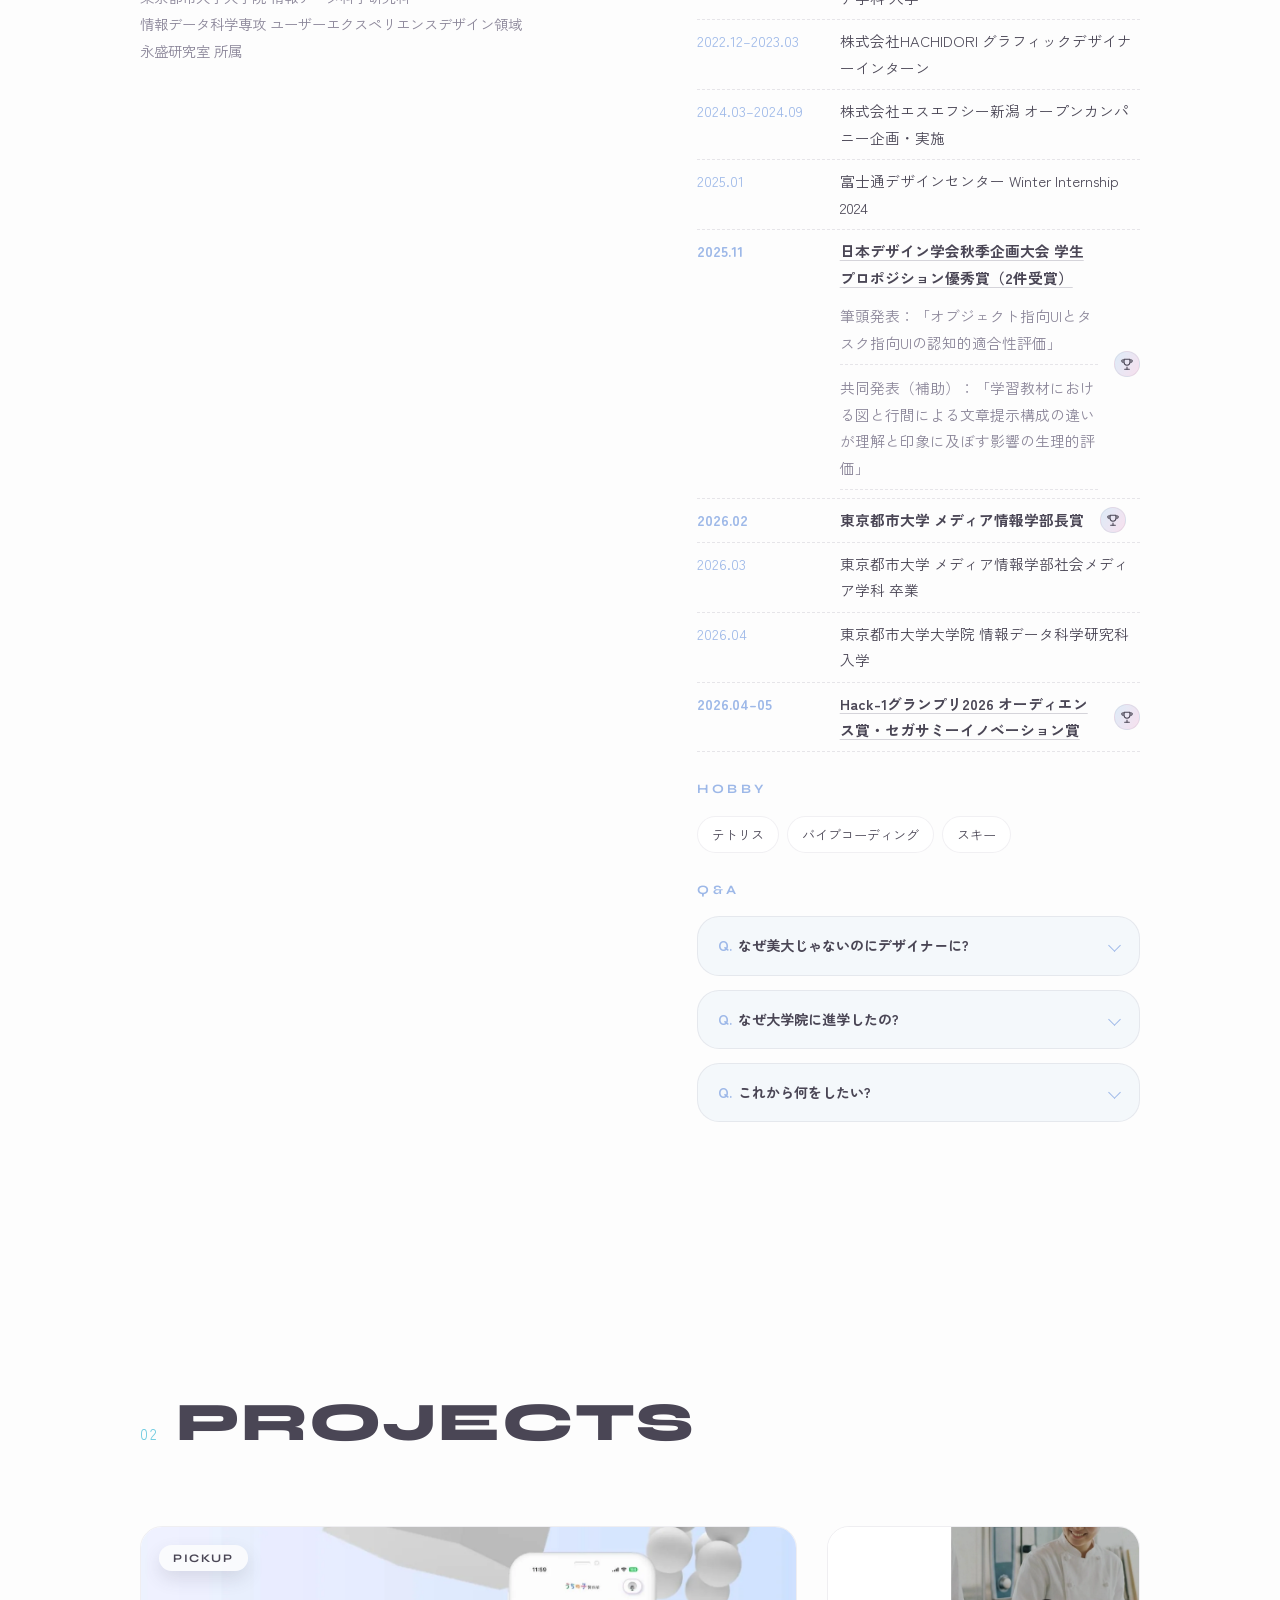
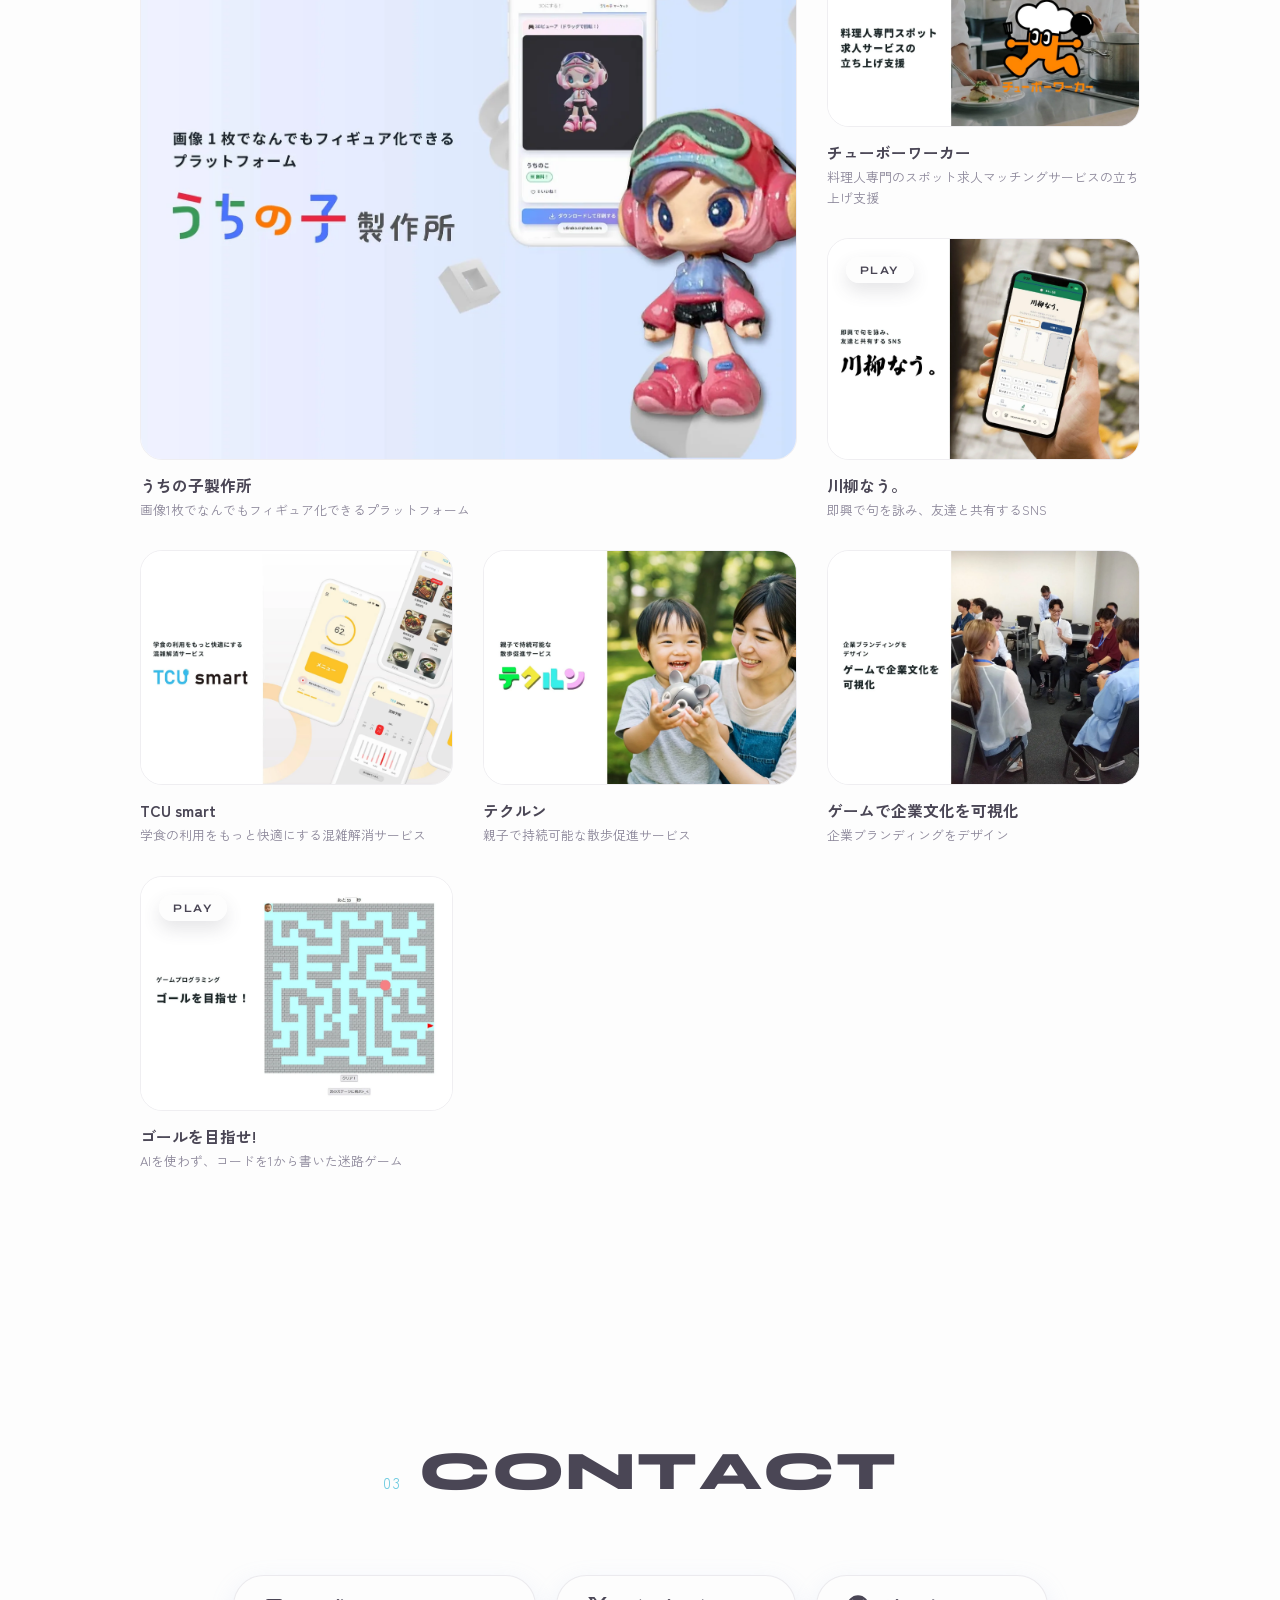
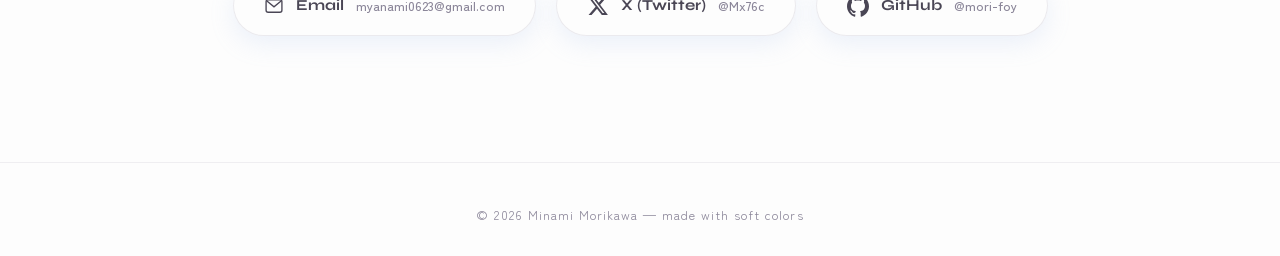
==== commit 994db277: "Show two awards for design society conference in History section Split the single history entry into" ====
--- a/index.html
+++ b/index.html
@@ -139,7 +139,7 @@
           <li><span>2022.12–2023.03</span>株式会社HACHIDORI グラフィックデザイナーインターン</li>
           <li><span>2024.03–2024.09</span>株式会社エスエフシー新潟 オープンカンパニー企画・実施</li>
           <li><span>2025.01</span>富士通デザインセンター Winter Internship 2024</li>
-          <li class="history-award"><span>2025.11</span><a class="history-link" href="https://informatics.tcu.ac.jp/news/award/?&amp;p=982" target="_blank" rel="noopener">日本デザイン学会秋季企画大会 学生プロポジション優秀賞</a><em class="award-badge" title="受賞" aria-label="受賞"><svg viewBox="0 0 24 24" width="14" height="14" fill="none" stroke="currentColor" stroke-width="1.8" stroke-linecap="round" stroke-linejoin="round" aria-hidden="true"><path d="M8 21h8"/><path d="M12 17v4"/><path d="M7 4h10v5a5 5 0 0 1-10 0V4Z"/><path d="M7 5H4a2 2 0 0 0 2 3.5"/><path d="M17 5h3a2 2 0 0 1-2 3.5"/></svg></em></li>
+          <li class="history-award"><span>2025.11</span><div class="history-content"><a class="history-link" href="https://informatics.tcu.ac.jp/news/award/?&amp;p=982" target="_blank" rel="noopener">日本デザイン学会秋季企画大会 学生プロポジション優秀賞（2件受賞）</a><ul class="history-papers"><li>筆頭発表：「オブジェクト指向UIとタスク指向UIの認知的適合性評価」</li><li>共同発表（補助）：「学習教材における図と行間による文章提示構成の違いが理解と印象に及ぼす影響の生理的評価」</li></ul></div><em class="award-badge" title="受賞" aria-label="受賞"><svg viewBox="0 0 24 24" width="14" height="14" fill="none" stroke="currentColor" stroke-width="1.8" stroke-linecap="round" stroke-linejoin="round" aria-hidden="true"><path d="M8 21h8"/><path d="M12 17v4"/><path d="M7 4h10v5a5 5 0 0 1-10 0V4Z"/><path d="M7 5H4a2 2 0 0 0 2 3.5"/><path d="M17 5h3a2 2 0 0 1-2 3.5"/></svg></em></li>
           <li class="history-award"><span>2026.02</span>東京都市大学 メディア情報学部長賞<em class="award-badge" title="受賞" aria-label="受賞"><svg viewBox="0 0 24 24" width="14" height="14" fill="none" stroke="currentColor" stroke-width="1.8" stroke-linecap="round" stroke-linejoin="round" aria-hidden="true"><path d="M8 21h8"/><path d="M12 17v4"/><path d="M7 4h10v5a5 5 0 0 1-10 0V4Z"/><path d="M7 5H4a2 2 0 0 0 2 3.5"/><path d="M17 5h3a2 2 0 0 1-2 3.5"/></svg></em></li>
           <li><span>2026.03</span>東京都市大学 メディア情報学部社会メディア学科 卒業</li>
           <li><span>2026.04</span>東京都市大学大学院 情報データ科学研究科 入学</li>
--- a/css/style.css
+++ b/css/style.css
@@ -609,6 +609,20 @@
 .history li.history-award {
   font-weight: 700;
   color: var(--ink);
+}
+.history-content {
+  display: flex;
+  flex-direction: column;
+  gap: 4px;
+}
+.history-papers {
+  list-style: none;
+  display: flex;
+  flex-direction: column;
+  gap: 2px;
+  font-weight: 400;
+  font-size: 0.85em;
+  color: var(--ink-soft);
 }
 .history-link {
   color: inherit;
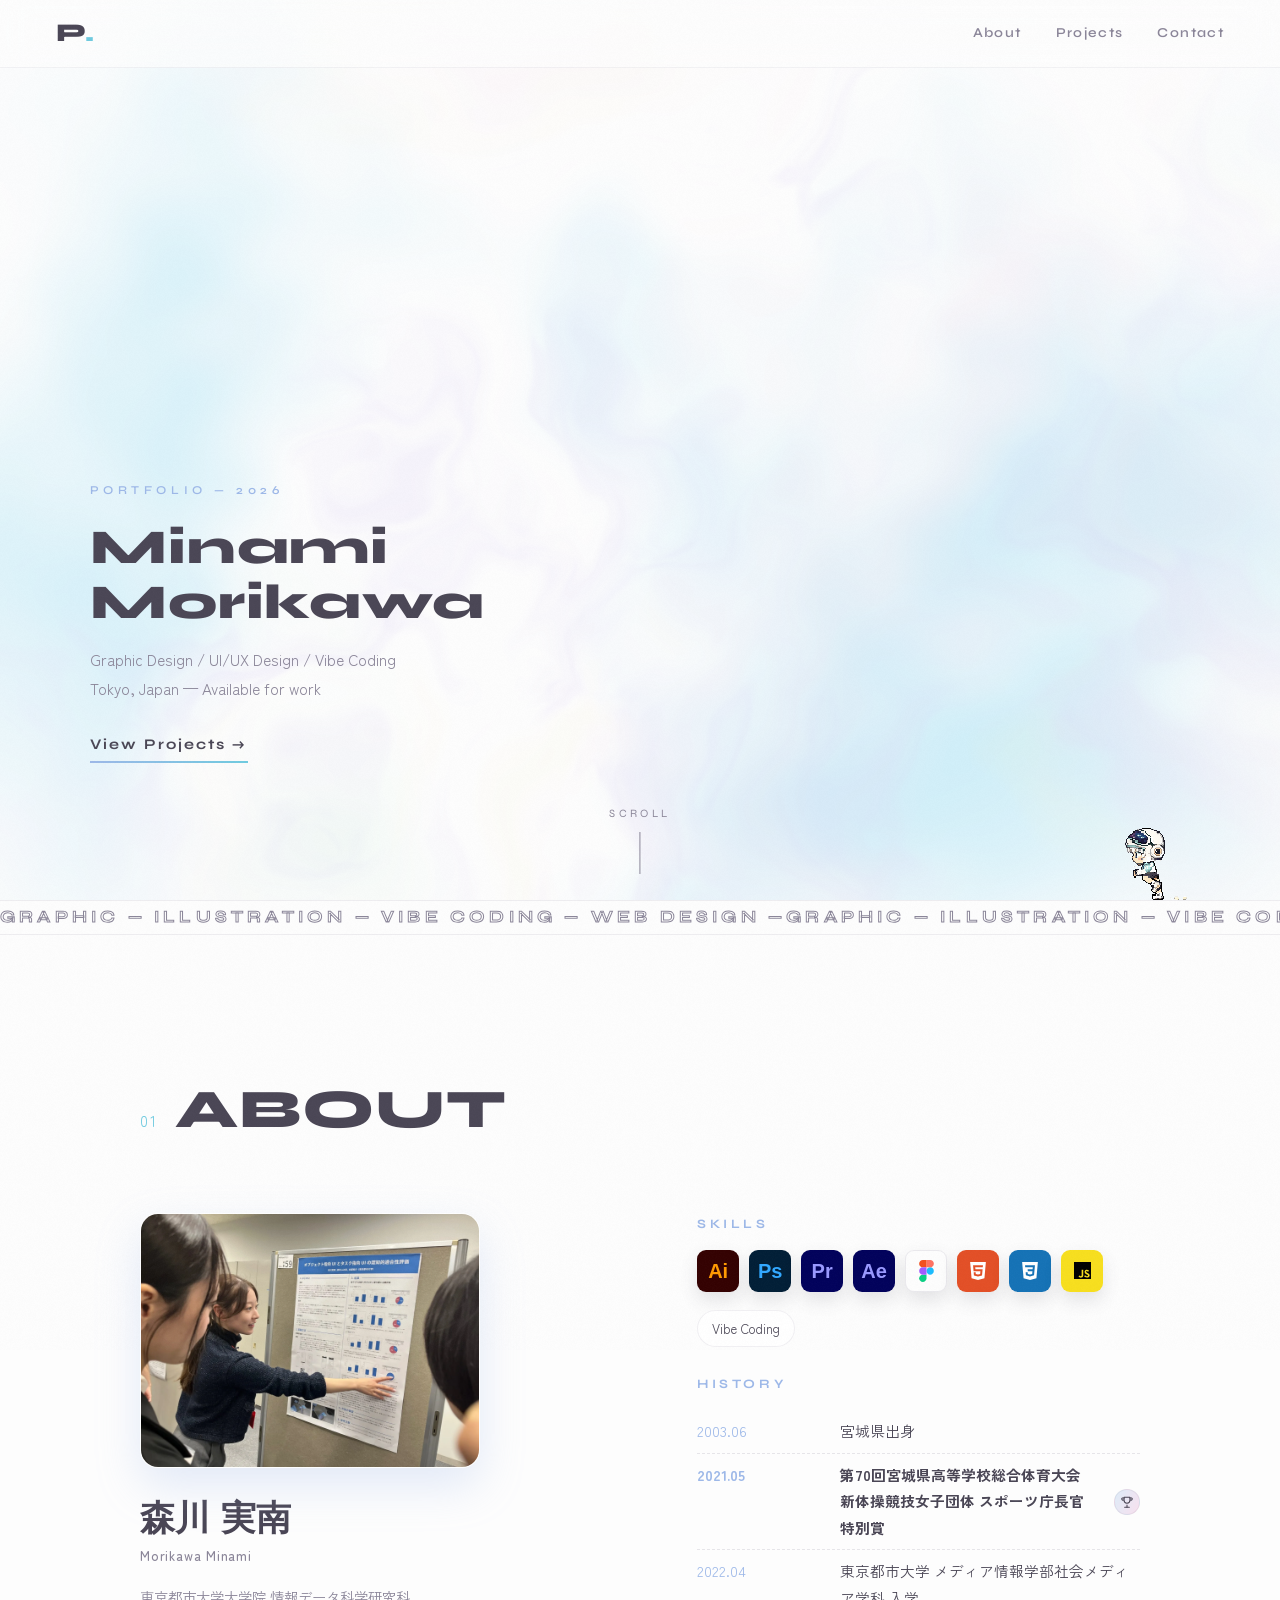
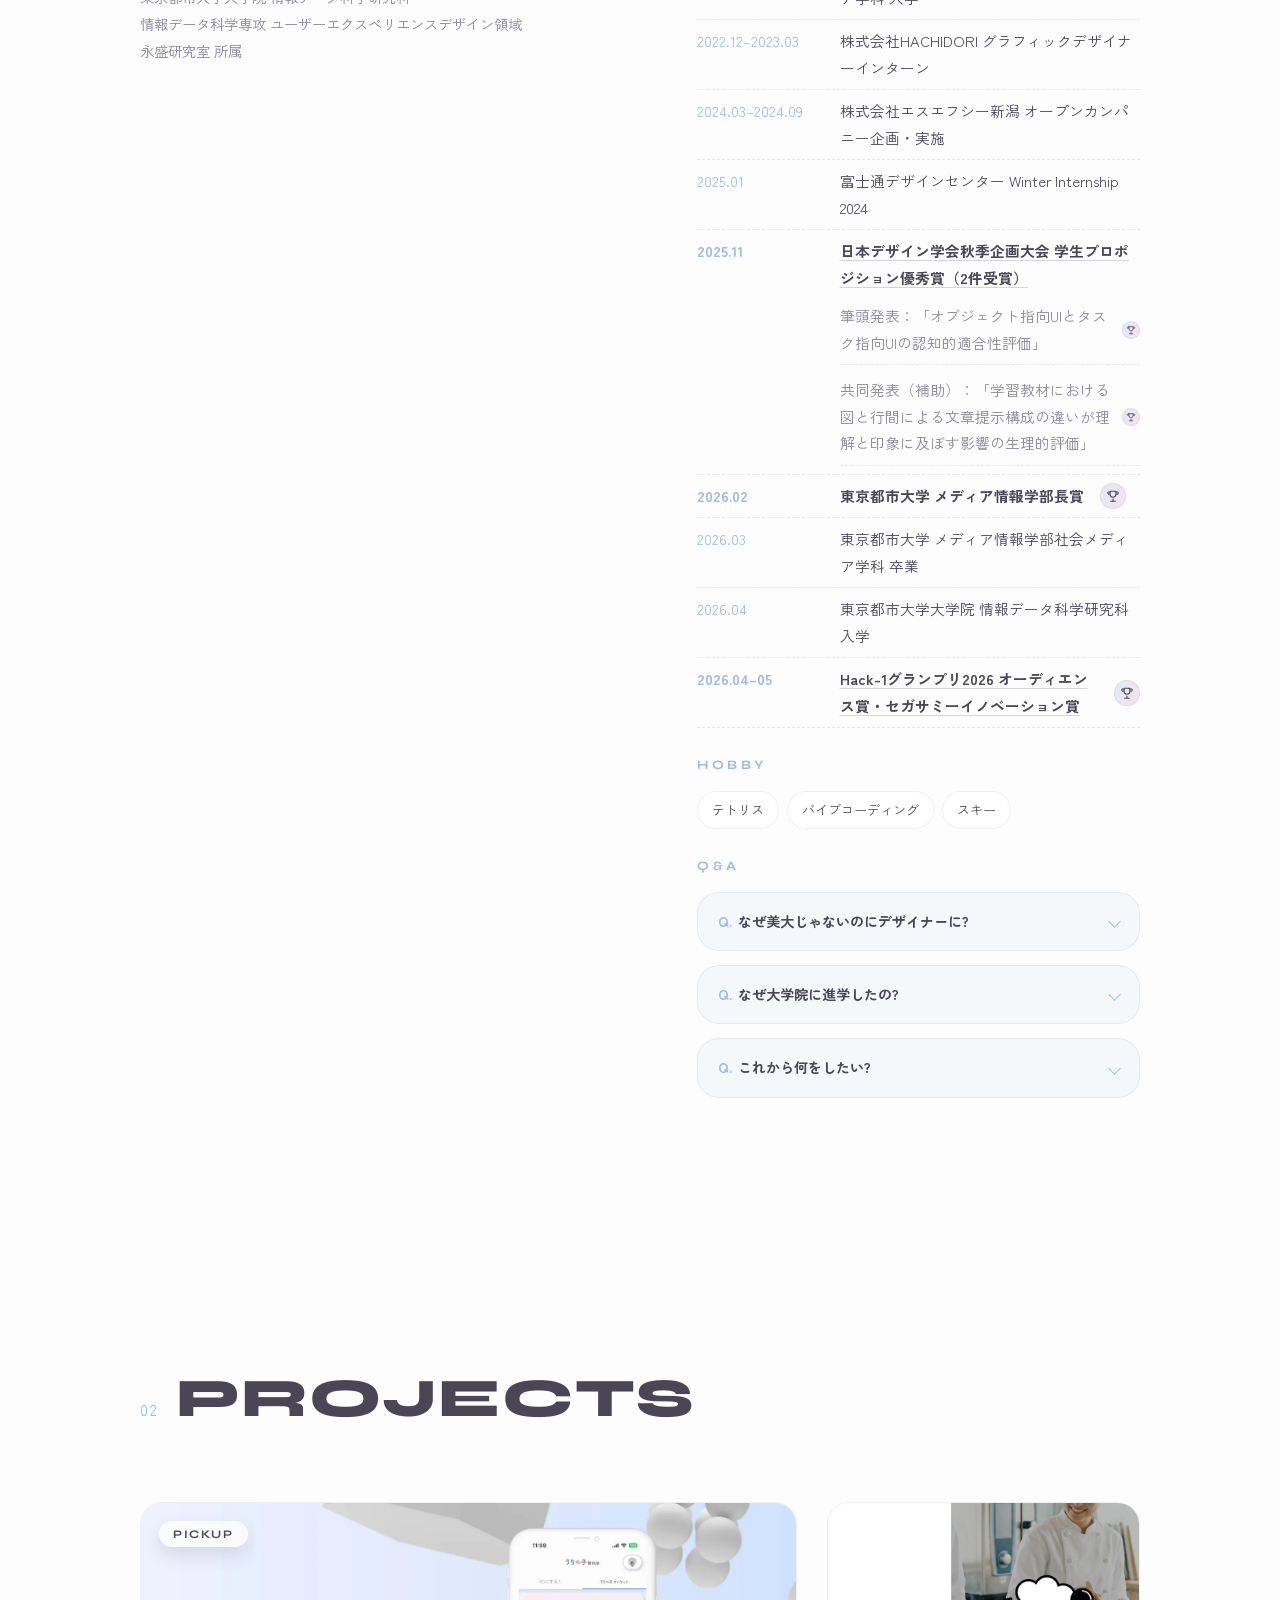
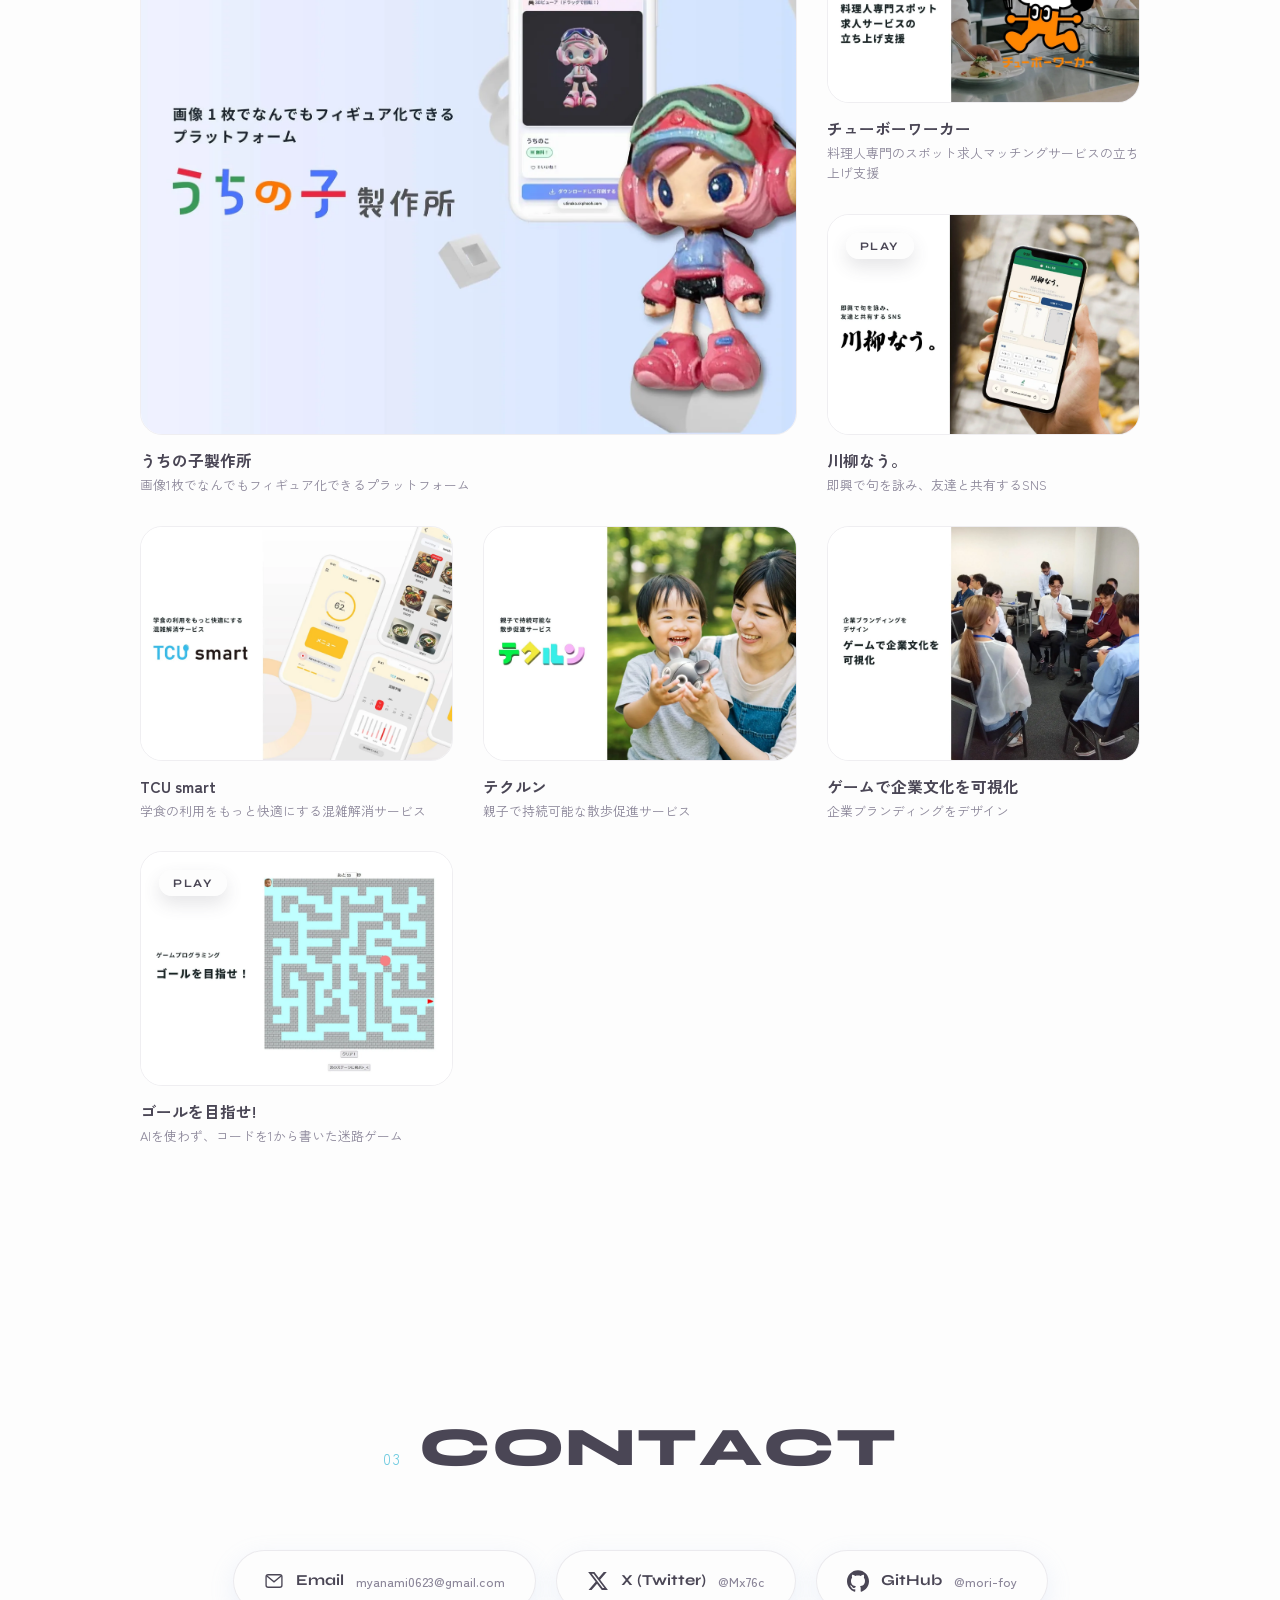
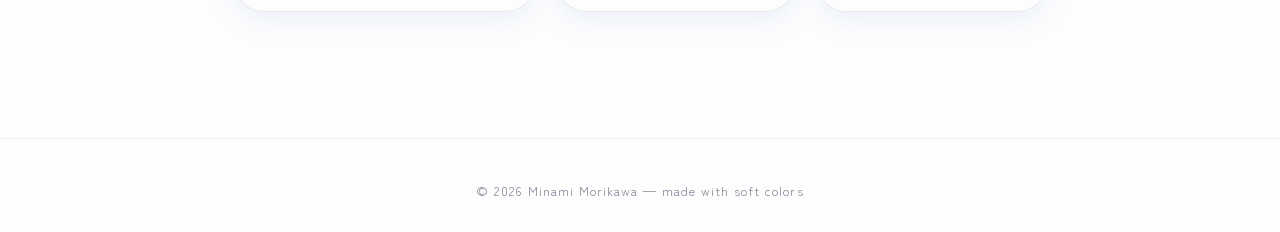
==== commit 4fa7a564: "Show separate trophy badges for each of the two conference awards Each paper title now carries its o" ====
--- a/index.html
+++ b/index.html
@@ -139,7 +139,7 @@
           <li><span>2022.12–2023.03</span>株式会社HACHIDORI グラフィックデザイナーインターン</li>
           <li><span>2024.03–2024.09</span>株式会社エスエフシー新潟 オープンカンパニー企画・実施</li>
           <li><span>2025.01</span>富士通デザインセンター Winter Internship 2024</li>
-          <li class="history-award"><span>2025.11</span><div class="history-content"><a class="history-link" href="https://informatics.tcu.ac.jp/news/award/?&amp;p=982" target="_blank" rel="noopener">日本デザイン学会秋季企画大会 学生プロポジション優秀賞（2件受賞）</a><ul class="history-papers"><li>筆頭発表：「オブジェクト指向UIとタスク指向UIの認知的適合性評価」</li><li>共同発表（補助）：「学習教材における図と行間による文章提示構成の違いが理解と印象に及ぼす影響の生理的評価」</li></ul></div><em class="award-badge" title="受賞" aria-label="受賞"><svg viewBox="0 0 24 24" width="14" height="14" fill="none" stroke="currentColor" stroke-width="1.8" stroke-linecap="round" stroke-linejoin="round" aria-hidden="true"><path d="M8 21h8"/><path d="M12 17v4"/><path d="M7 4h10v5a5 5 0 0 1-10 0V4Z"/><path d="M7 5H4a2 2 0 0 0 2 3.5"/><path d="M17 5h3a2 2 0 0 1-2 3.5"/></svg></em></li>
+          <li class="history-award"><span>2025.11</span><div class="history-content"><a class="history-link" href="https://informatics.tcu.ac.jp/news/award/?&amp;p=982" target="_blank" rel="noopener">日本デザイン学会秋季企画大会 学生プロポジション優秀賞（2件受賞）</a><ul class="history-papers"><li>筆頭発表：「オブジェクト指向UIとタスク指向UIの認知的適合性評価」<em class="award-badge" title="受賞" aria-label="受賞"><svg viewBox="0 0 24 24" width="14" height="14" fill="none" stroke="currentColor" stroke-width="1.8" stroke-linecap="round" stroke-linejoin="round" aria-hidden="true"><path d="M8 21h8"/><path d="M12 17v4"/><path d="M7 4h10v5a5 5 0 0 1-10 0V4Z"/><path d="M7 5H4a2 2 0 0 0 2 3.5"/><path d="M17 5h3a2 2 0 0 1-2 3.5"/></svg></em></li><li>共同発表（補助）：「学習教材における図と行間による文章提示構成の違いが理解と印象に及ぼす影響の生理的評価」<em class="award-badge" title="受賞" aria-label="受賞"><svg viewBox="0 0 24 24" width="14" height="14" fill="none" stroke="currentColor" stroke-width="1.8" stroke-linecap="round" stroke-linejoin="round" aria-hidden="true"><path d="M8 21h8"/><path d="M12 17v4"/><path d="M7 4h10v5a5 5 0 0 1-10 0V4Z"/><path d="M7 5H4a2 2 0 0 0 2 3.5"/><path d="M17 5h3a2 2 0 0 1-2 3.5"/></svg></em></li></ul></div></li>
           <li class="history-award"><span>2026.02</span>東京都市大学 メディア情報学部長賞<em class="award-badge" title="受賞" aria-label="受賞"><svg viewBox="0 0 24 24" width="14" height="14" fill="none" stroke="currentColor" stroke-width="1.8" stroke-linecap="round" stroke-linejoin="round" aria-hidden="true"><path d="M8 21h8"/><path d="M12 17v4"/><path d="M7 4h10v5a5 5 0 0 1-10 0V4Z"/><path d="M7 5H4a2 2 0 0 0 2 3.5"/><path d="M17 5h3a2 2 0 0 1-2 3.5"/></svg></em></li>
           <li><span>2026.03</span>東京都市大学 メディア情報学部社会メディア学科 卒業</li>
           <li><span>2026.04</span>東京都市大学大学院 情報データ科学研究科 入学</li>
--- a/css/style.css
+++ b/css/style.css
@@ -619,10 +619,23 @@
   list-style: none;
   display: flex;
   flex-direction: column;
-  gap: 2px;
+  gap: 4px;
   font-weight: 400;
   font-size: 0.85em;
   color: var(--ink-soft);
+}
+.history-papers li {
+  display: flex;
+  align-items: center;
+  gap: 8px;
+}
+.history-papers .award-badge {
+  width: 18px;
+  height: 18px;
+}
+.history-papers .award-badge svg {
+  width: 10px;
+  height: 10px;
 }
 .history-link {
   color: inherit;
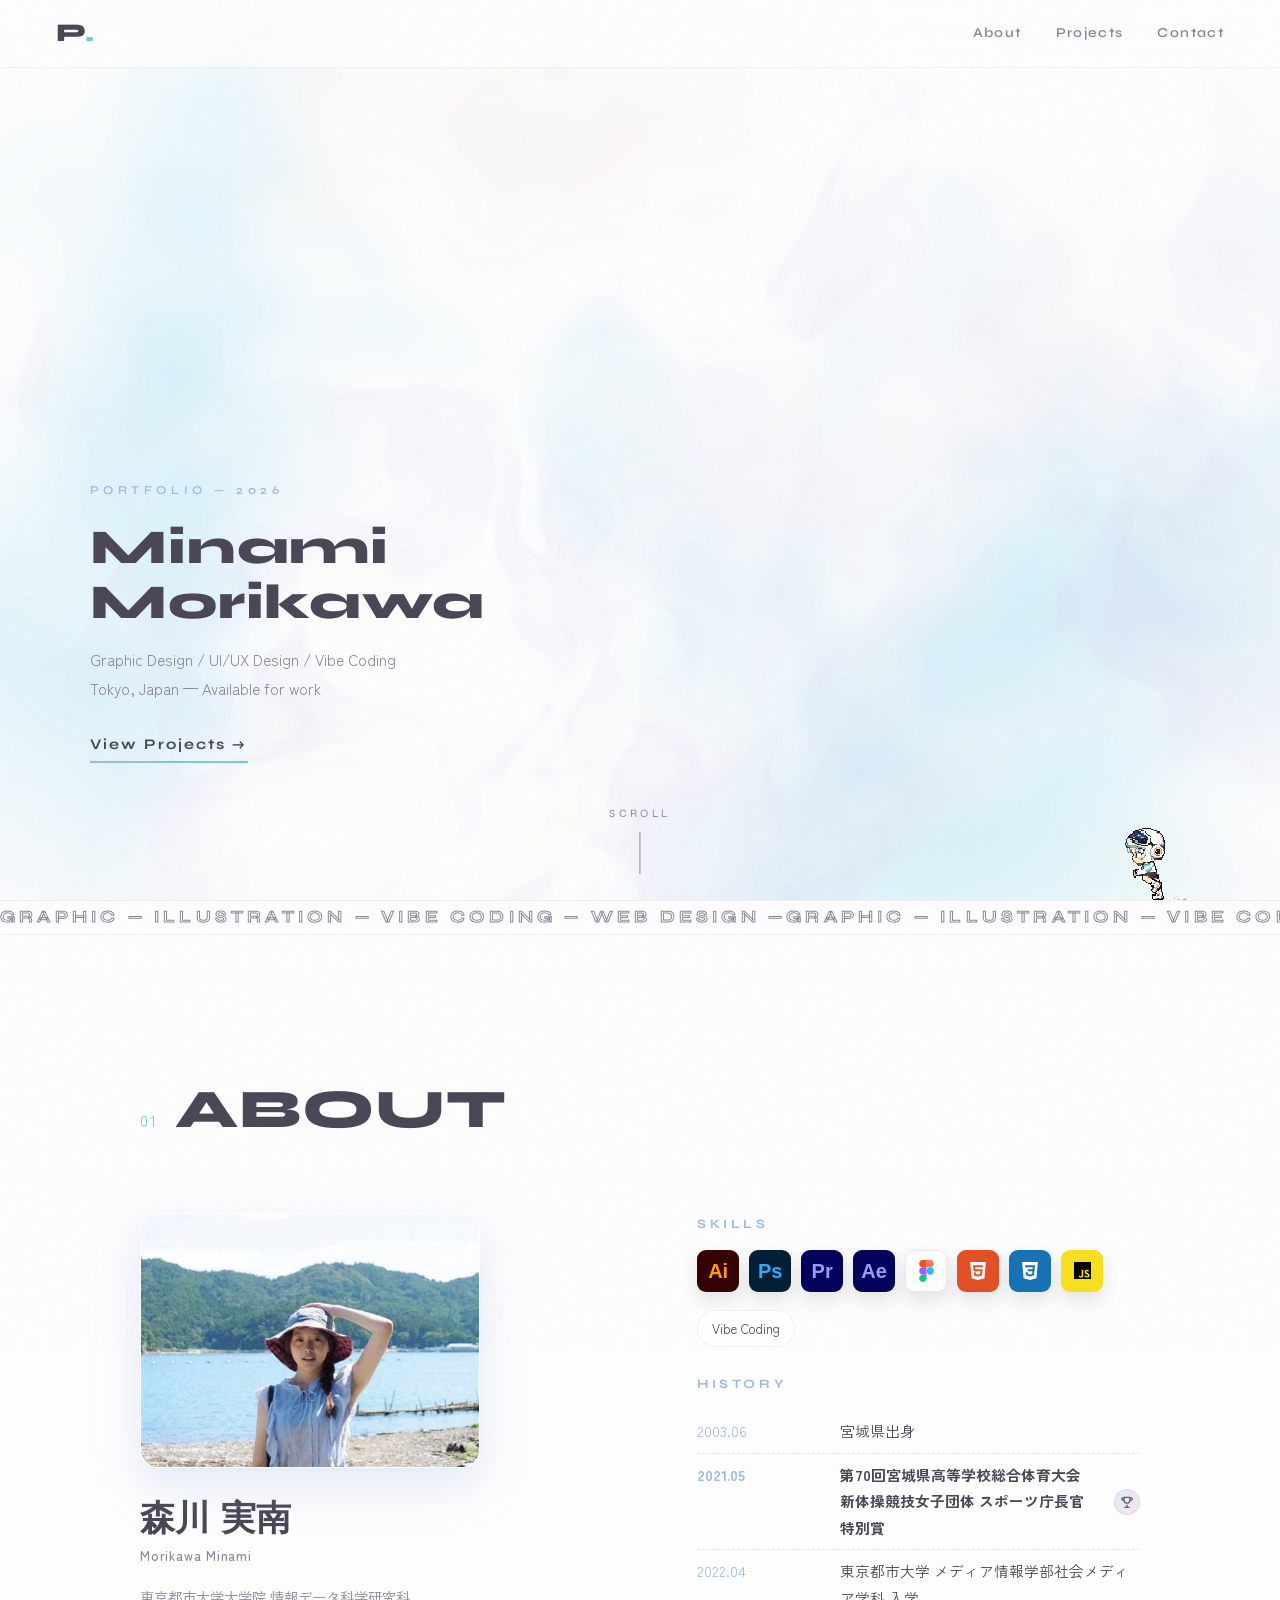
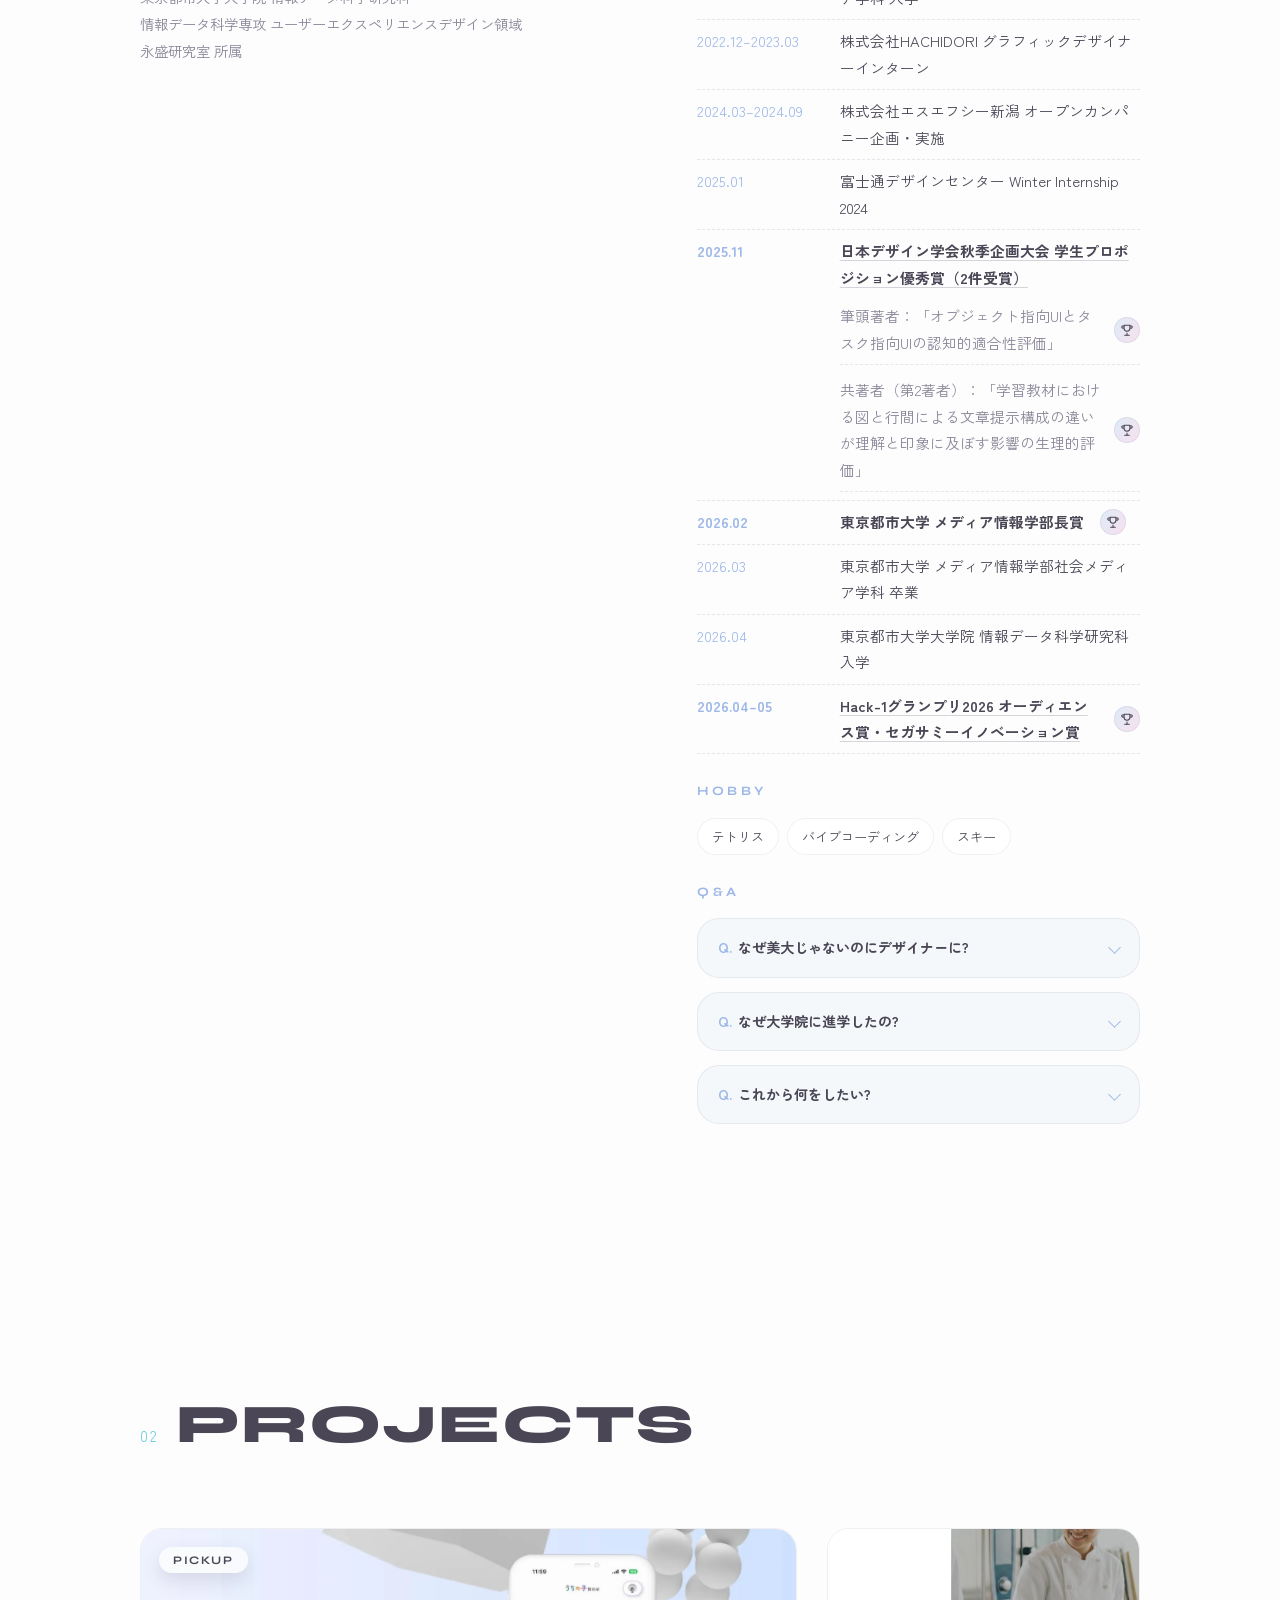
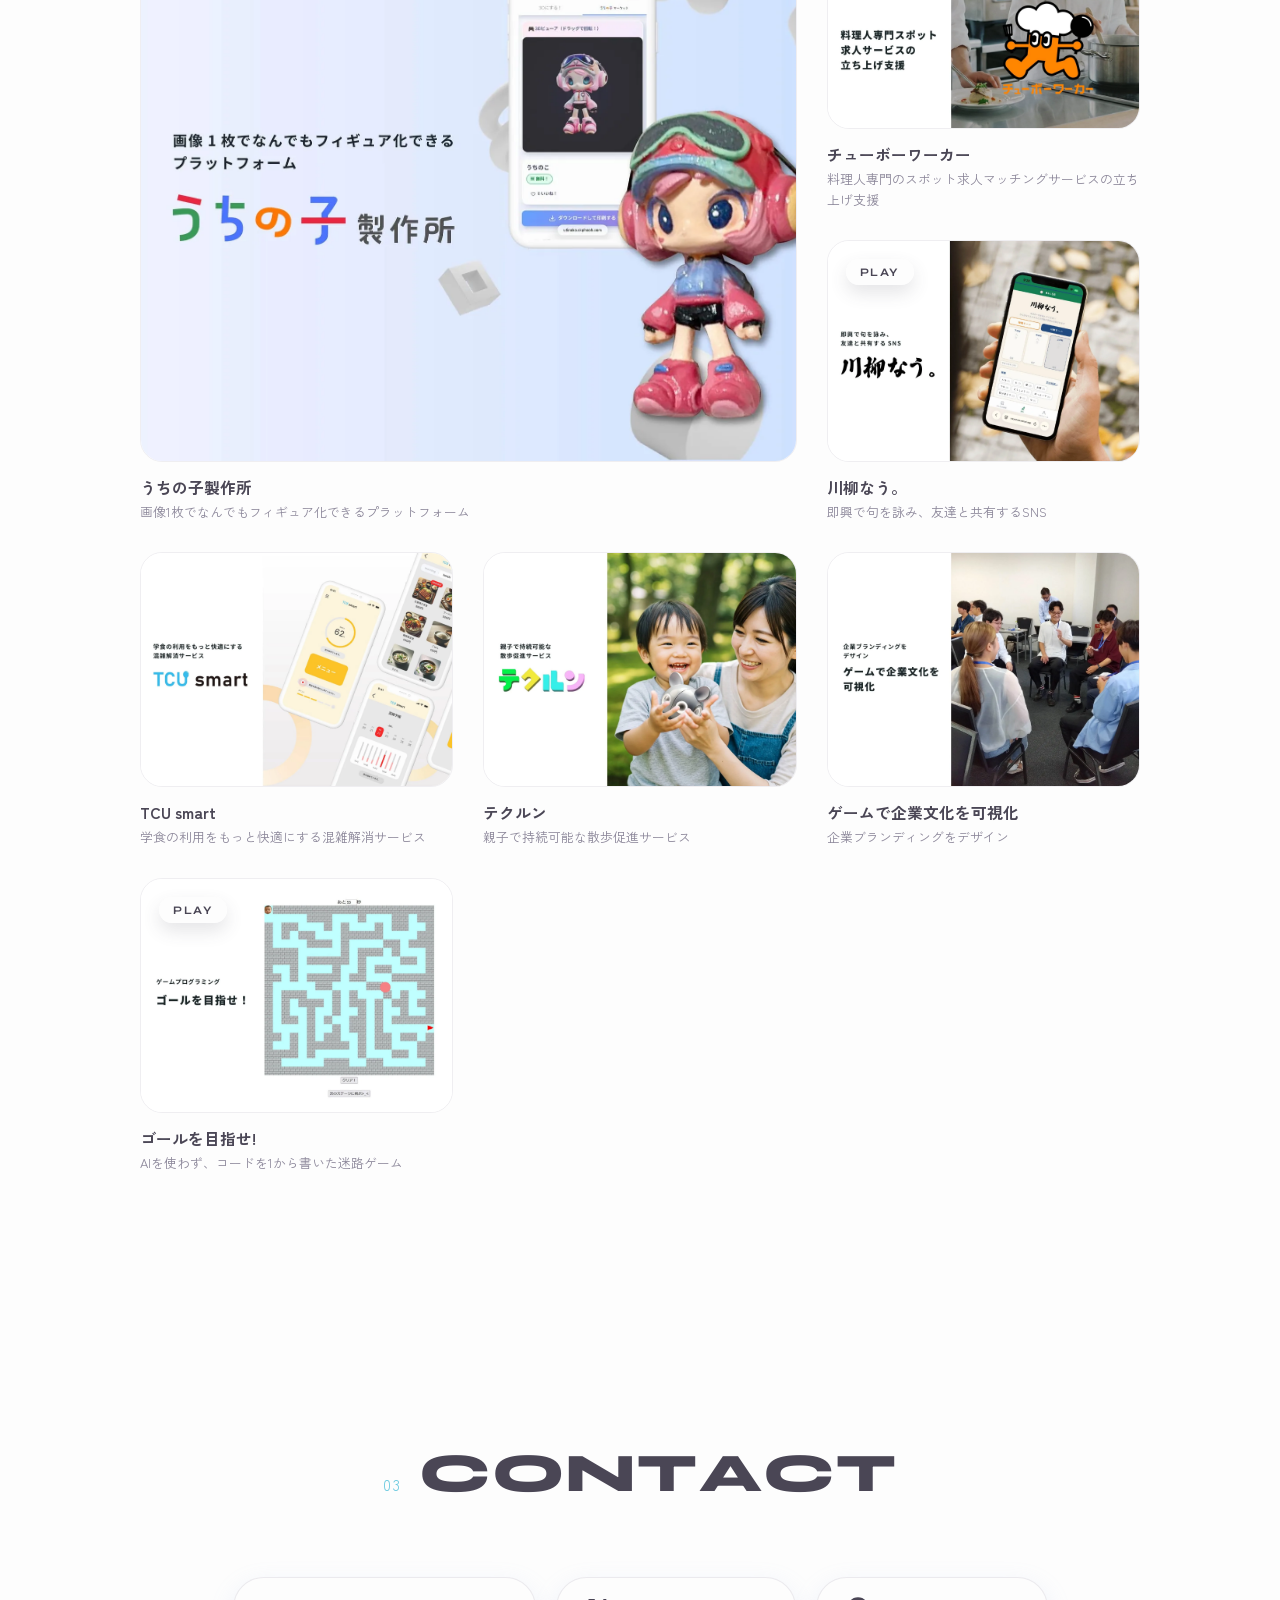
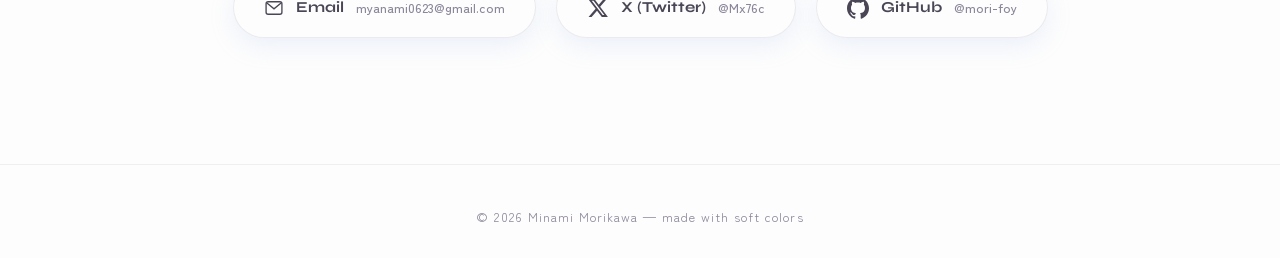
==== commit 072495ca: "Use standard authorship terms for the two conference papers 筆頭発表/共同発表（補助） didn't reflect standard ac" ====
--- a/index.html
+++ b/index.html
@@ -139,7 +139,7 @@
           <li><span>2022.12–2023.03</span>株式会社HACHIDORI グラフィックデザイナーインターン</li>
           <li><span>2024.03–2024.09</span>株式会社エスエフシー新潟 オープンカンパニー企画・実施</li>
           <li><span>2025.01</span>富士通デザインセンター Winter Internship 2024</li>
-          <li class="history-award"><span>2025.11</span><div class="history-content"><a class="history-link" href="https://informatics.tcu.ac.jp/news/award/?&amp;p=982" target="_blank" rel="noopener">日本デザイン学会秋季企画大会 学生プロポジション優秀賞（2件受賞）</a><ul class="history-papers"><li>筆頭発表：「オブジェクト指向UIとタスク指向UIの認知的適合性評価」<em class="award-badge" title="受賞" aria-label="受賞"><svg viewBox="0 0 24 24" width="14" height="14" fill="none" stroke="currentColor" stroke-width="1.8" stroke-linecap="round" stroke-linejoin="round" aria-hidden="true"><path d="M8 21h8"/><path d="M12 17v4"/><path d="M7 4h10v5a5 5 0 0 1-10 0V4Z"/><path d="M7 5H4a2 2 0 0 0 2 3.5"/><path d="M17 5h3a2 2 0 0 1-2 3.5"/></svg></em></li><li>共同発表（補助）：「学習教材における図と行間による文章提示構成の違いが理解と印象に及ぼす影響の生理的評価」<em class="award-badge" title="受賞" aria-label="受賞"><svg viewBox="0 0 24 24" width="14" height="14" fill="none" stroke="currentColor" stroke-width="1.8" stroke-linecap="round" stroke-linejoin="round" aria-hidden="true"><path d="M8 21h8"/><path d="M12 17v4"/><path d="M7 4h10v5a5 5 0 0 1-10 0V4Z"/><path d="M7 5H4a2 2 0 0 0 2 3.5"/><path d="M17 5h3a2 2 0 0 1-2 3.5"/></svg></em></li></ul></div></li>
+          <li class="history-award"><span>2025.11</span><div class="history-content"><a class="history-link" href="https://informatics.tcu.ac.jp/news/award/?&amp;p=982" target="_blank" rel="noopener">日本デザイン学会秋季企画大会 学生プロポジション優秀賞（2件受賞）</a><ul class="history-papers"><li>筆頭著者：「オブジェクト指向UIとタスク指向UIの認知的適合性評価」<em class="award-badge" title="受賞" aria-label="受賞"><svg viewBox="0 0 24 24" width="14" height="14" fill="none" stroke="currentColor" stroke-width="1.8" stroke-linecap="round" stroke-linejoin="round" aria-hidden="true"><path d="M8 21h8"/><path d="M12 17v4"/><path d="M7 4h10v5a5 5 0 0 1-10 0V4Z"/><path d="M7 5H4a2 2 0 0 0 2 3.5"/><path d="M17 5h3a2 2 0 0 1-2 3.5"/></svg></em></li><li>共著者（第2著者）：「学習教材における図と行間による文章提示構成の違いが理解と印象に及ぼす影響の生理的評価」<em class="award-badge" title="受賞" aria-label="受賞"><svg viewBox="0 0 24 24" width="14" height="14" fill="none" stroke="currentColor" stroke-width="1.8" stroke-linecap="round" stroke-linejoin="round" aria-hidden="true"><path d="M8 21h8"/><path d="M12 17v4"/><path d="M7 4h10v5a5 5 0 0 1-10 0V4Z"/><path d="M7 5H4a2 2 0 0 0 2 3.5"/><path d="M17 5h3a2 2 0 0 1-2 3.5"/></svg></em></li></ul></div></li>
           <li class="history-award"><span>2026.02</span>東京都市大学 メディア情報学部長賞<em class="award-badge" title="受賞" aria-label="受賞"><svg viewBox="0 0 24 24" width="14" height="14" fill="none" stroke="currentColor" stroke-width="1.8" stroke-linecap="round" stroke-linejoin="round" aria-hidden="true"><path d="M8 21h8"/><path d="M12 17v4"/><path d="M7 4h10v5a5 5 0 0 1-10 0V4Z"/><path d="M7 5H4a2 2 0 0 0 2 3.5"/><path d="M17 5h3a2 2 0 0 1-2 3.5"/></svg></em></li>
           <li><span>2026.03</span>東京都市大学 メディア情報学部社会メディア学科 卒業</li>
           <li><span>2026.04</span>東京都市大学大学院 情報データ科学研究科 入学</li>
--- a/css/style.css
+++ b/css/style.css
@@ -621,21 +621,13 @@
   flex-direction: column;
   gap: 4px;
   font-weight: 400;
-  font-size: 0.85em;
+  font-size: 0.78em;
   color: var(--ink-soft);
 }
 .history-papers li {
   display: flex;
   align-items: center;
   gap: 8px;
-}
-.history-papers .award-badge {
-  width: 18px;
-  height: 18px;
-}
-.history-papers .award-badge svg {
-  width: 10px;
-  height: 10px;
 }
 .history-link {
   color: inherit;
